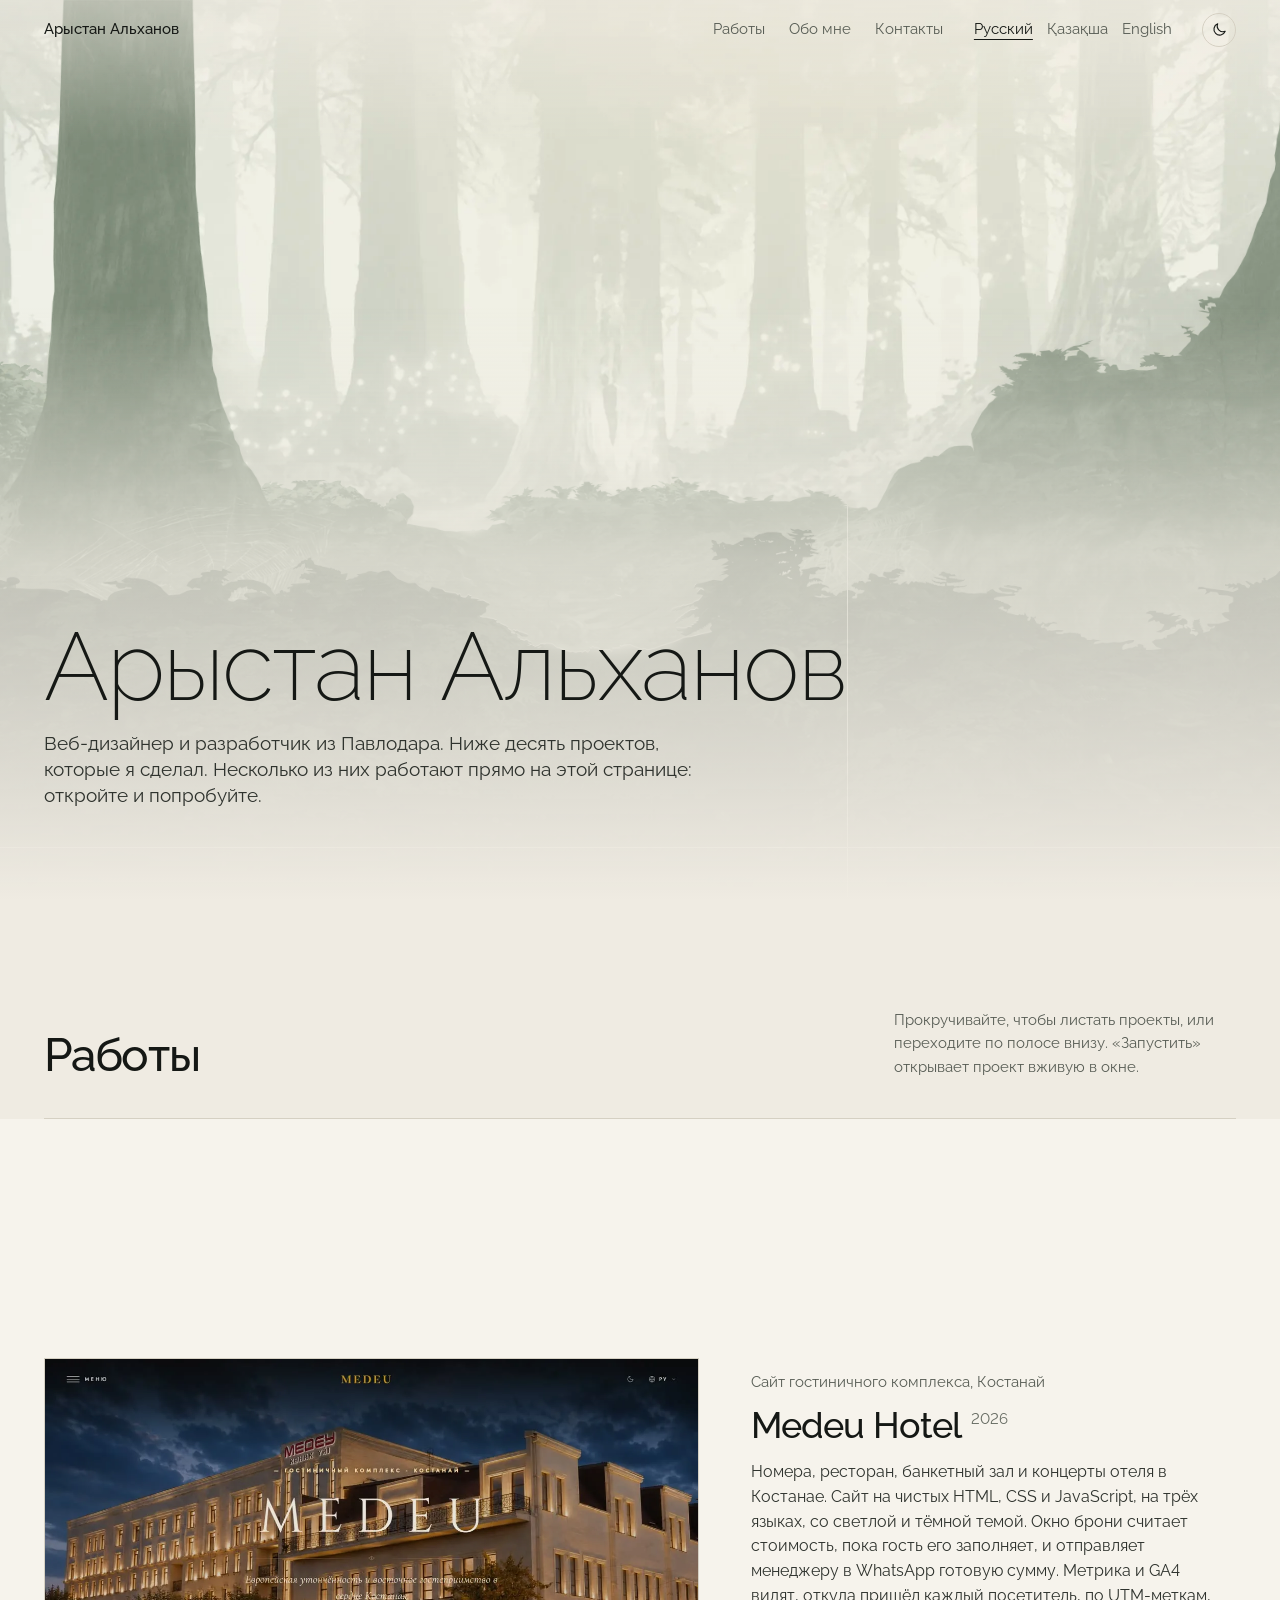
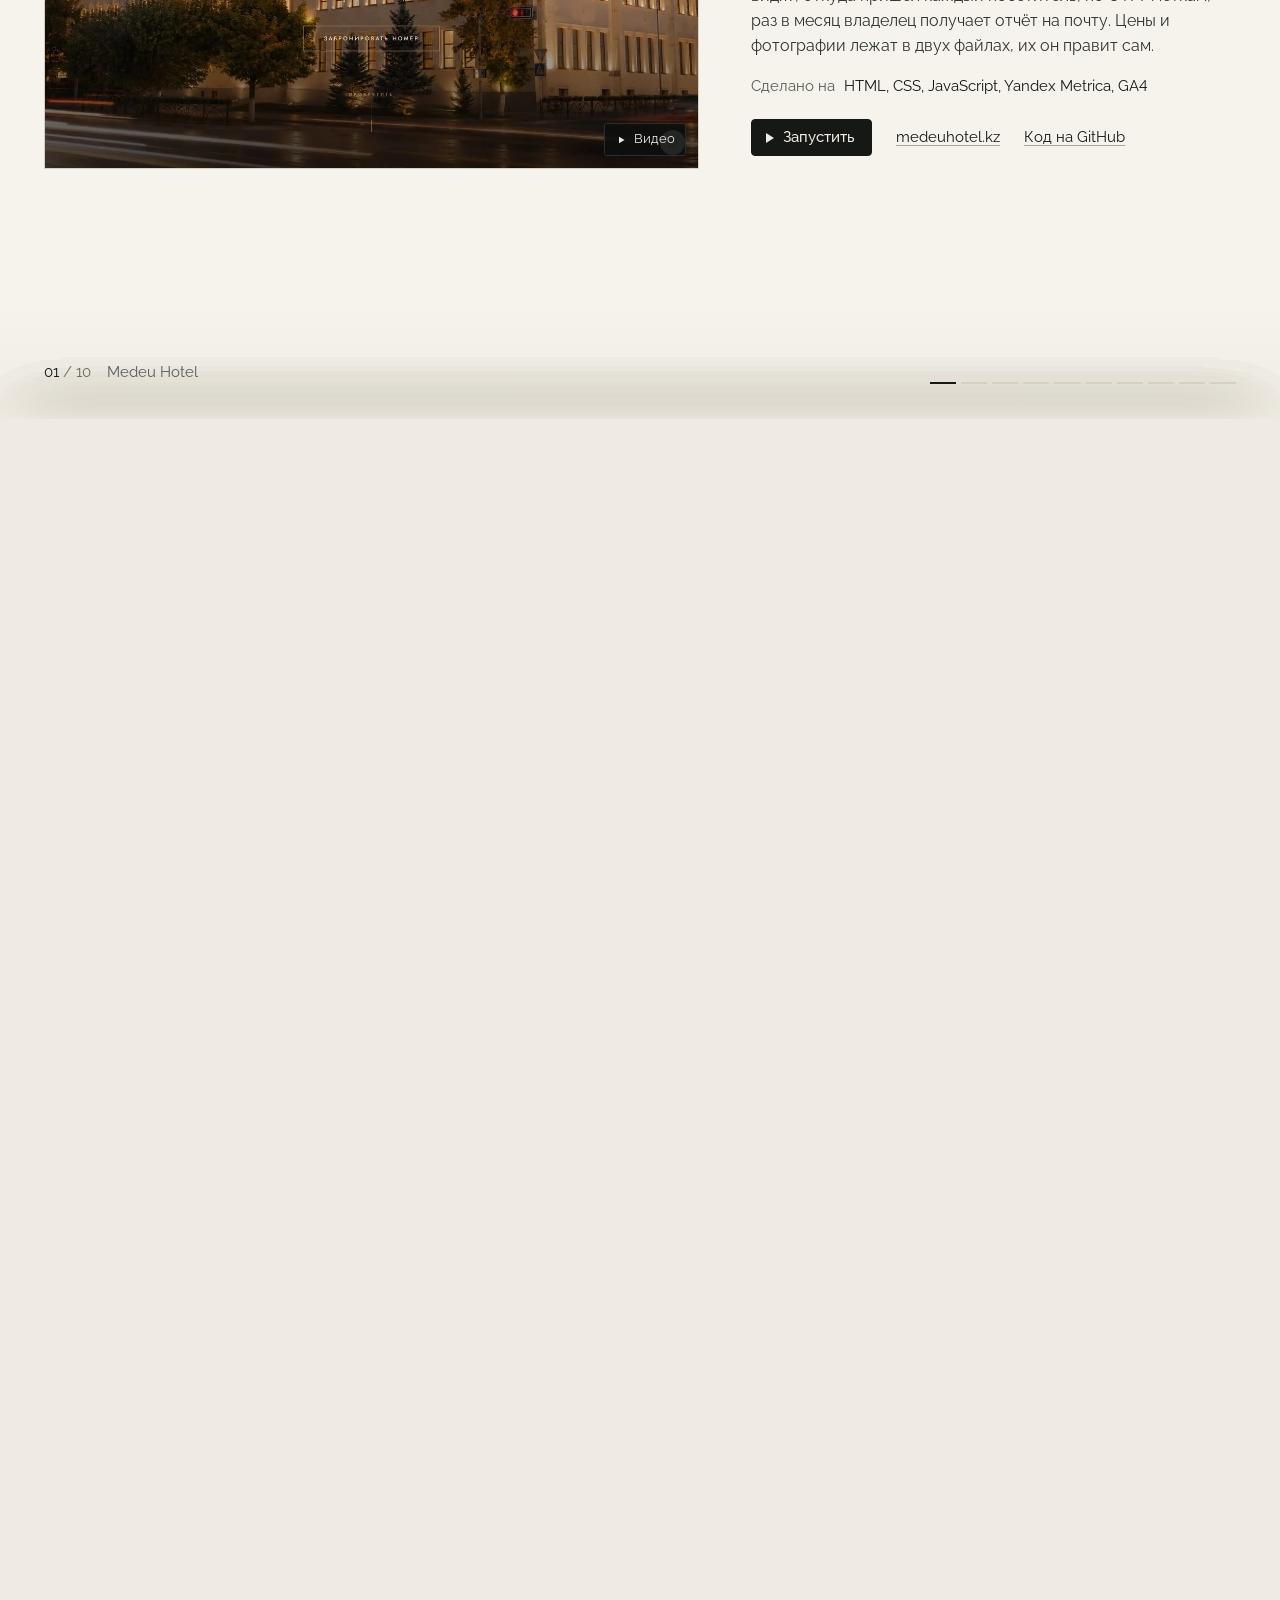
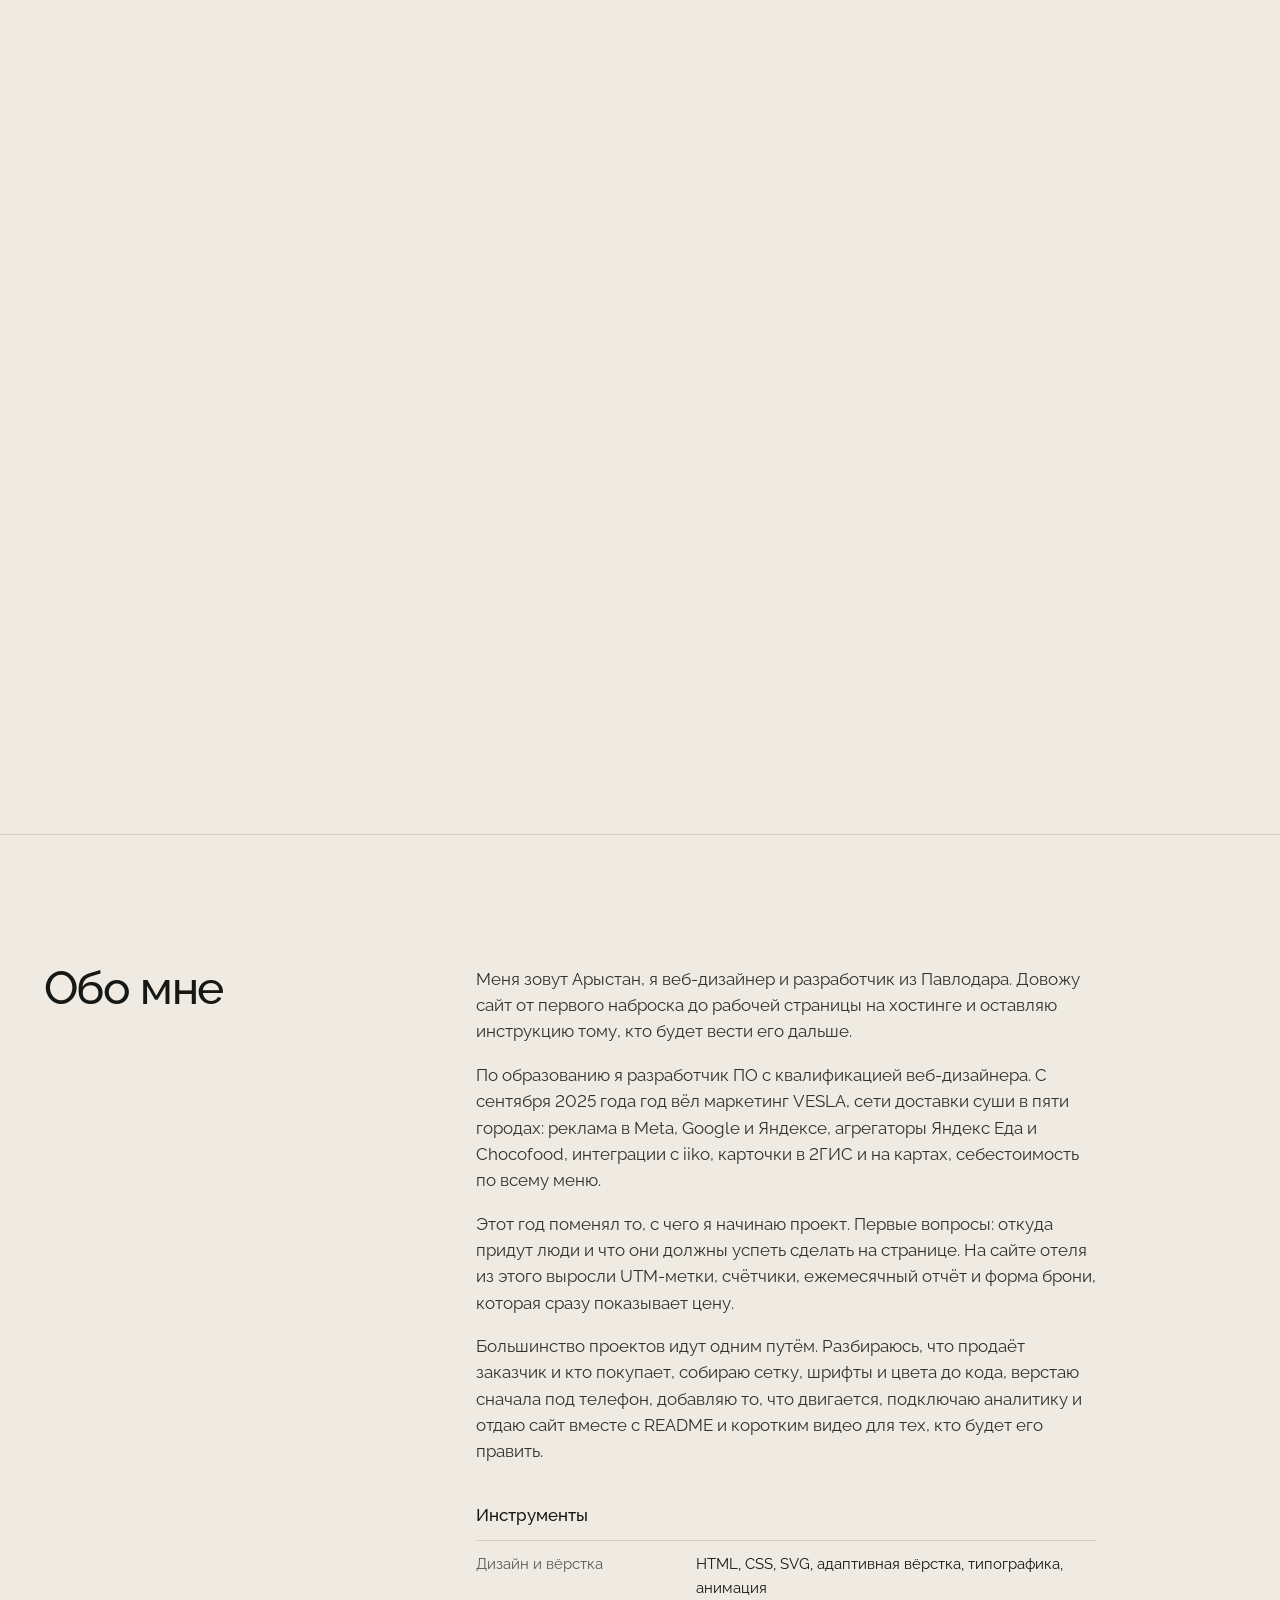
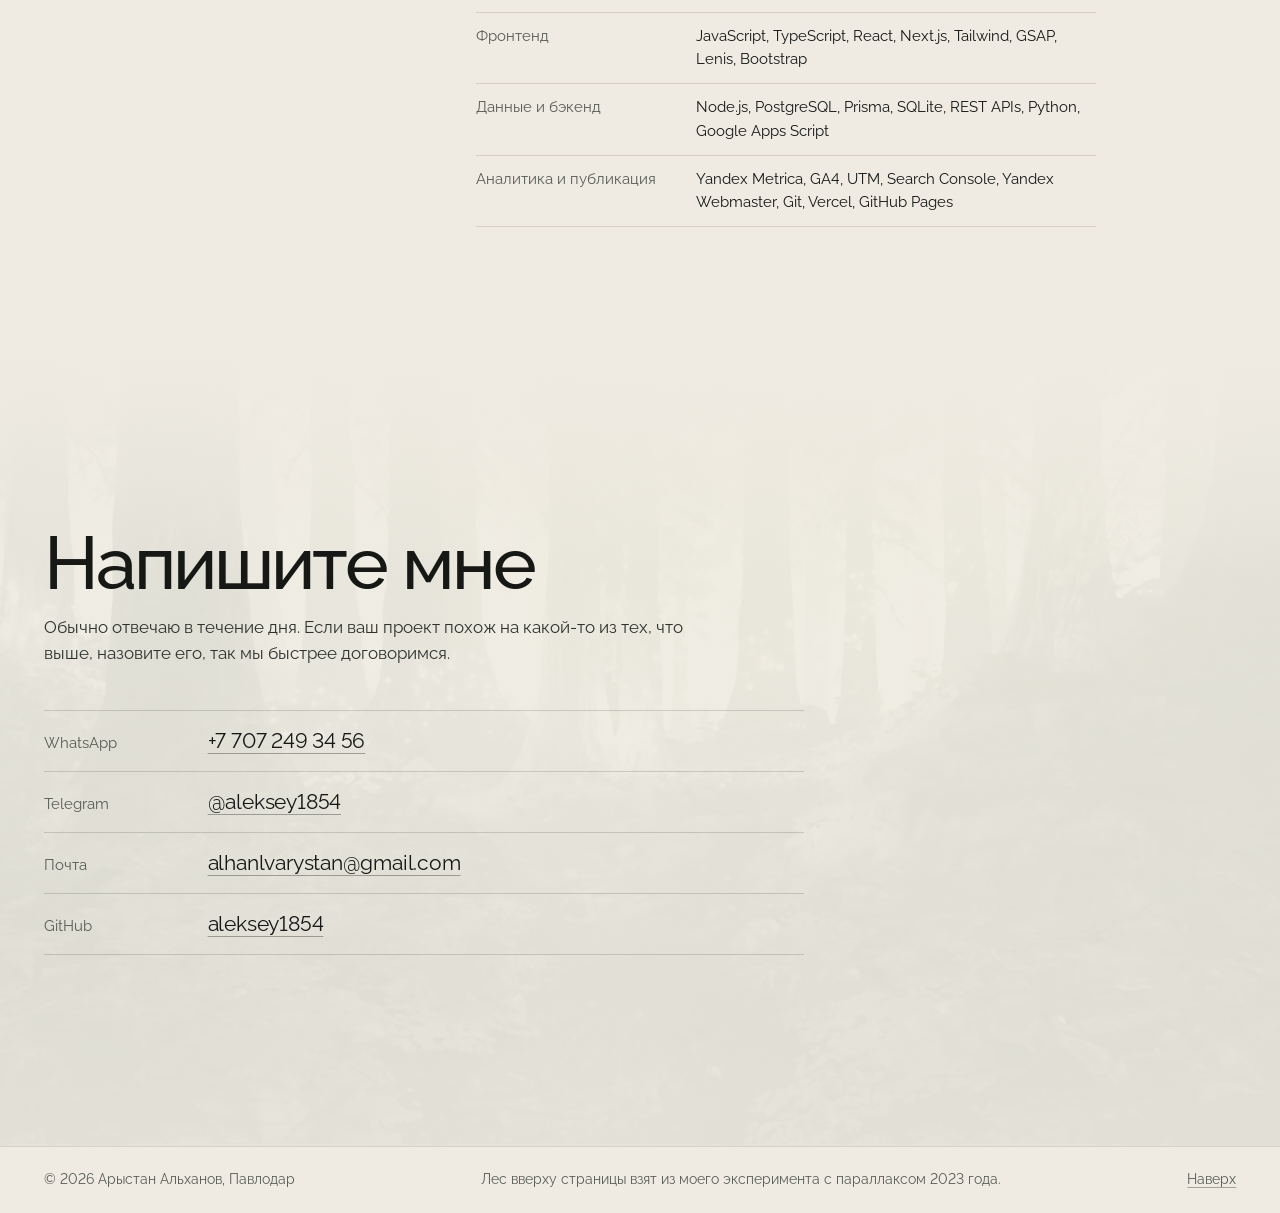
==== index.html @ bf3ecdba "Светлая тема по умолчанию с утренним лесом и переключатель - светлая тема: тёплая бумага, лесной чёр" ====
<!DOCTYPE html>
<html lang="ru">

<head>

	<meta charset="UTF-8">
	<meta name="viewport" content="width=device-width, initial-scale=1.0">

	<title>Арыстан Альханов, веб-дизайнер и разработчик</title>
	<meta name="description" content="Арыстан Альханов, веб-дизайнер и разработчик из Павлодара. Сайты для отеля, городского рынка и базы отдыха, внутренние системы и два эксперимента с прокруткой. Часть проектов запускается прямо на странице.">
	<meta name="author" content="Арыстан Альханов">
	<meta name="theme-color" content="#efebe2">
	<script>(function(){var d=false;try{d=localStorage.getItem('alhanov.theme')==='dark'}catch(e){}if(d){document.documentElement.setAttribute('data-theme','dark');document.querySelector('meta[name="theme-color"]').setAttribute('content','#0d0f0e')}var l=document.createElement('link');l.rel='preload';l.as='image';l.href=d?'assets/img/layer-base.webp':'assets/img/day-base.webp';l.setAttribute('fetchpriority','high');document.head.appendChild(l)})();</script>

	<meta property="og:type" content="website">
	<meta property="og:locale" content="ru_RU">
	<meta property="og:title" content="Арыстан Альханов, веб-дизайнер и разработчик">
	<meta property="og:description" content="Десять проектов из Казахстана. Часть из них запускается прямо на странице.">
	<meta property="og:url" content="https://aleksey1854.github.io/portfolio/">
	<meta property="og:image" content="https://aleksey1854.github.io/portfolio/assets/og.jpg">
	<meta property="og:image:width" content="1200">
	<meta property="og:image:height" content="630">
	<meta property="og:image:alt" content="Арыстан Альханов, веб-дизайнер и разработчик. Лес из первого экрана сайта и стопка снимков его работ">
	<meta name="twitter:card" content="summary_large_image">

	<link rel="icon" href="data:image/svg+xml,%3Csvg xmlns='http://www.w3.org/2000/svg' viewBox='0 0 32 32'%3E%3Crect width='32' height='32' rx='6' fill='%230d0f0e'/%3E%3Cpath d='M9 24 16 8l7 16M11.6 18h8.8' fill='none' stroke='%23ecebe6' stroke-width='2.4' stroke-linecap='round' stroke-linejoin='round'/%3E%3C/svg%3E">

	<link rel="preload" href="assets/fonts/raleway-cyrillic.woff2" as="font" type="font/woff2" crossorigin>
	<link rel="stylesheet" href="css/main.css">

	<link rel="preload" href="libs/gsap.min.js" as="script" media="(min-width: 1024px) and (min-height: 680px) and (prefers-reduced-motion: no-preference)">
	<link rel="preload" href="libs/ScrollTrigger.min.js" as="script" media="(min-width: 1024px) and (min-height: 680px) and (prefers-reduced-motion: no-preference)">
	<link rel="preload" href="libs/lenis.min.js" as="script" media="(hover: hover) and (pointer: fine) and (prefers-reduced-motion: no-preference)">
	<script src="js/i18n.js" defer></script>
	<script src="js/app.js" defer></script>

</head>

<body>

	<header class="bar" id="topbar">
		<a class="bar__name" href="#top" data-t="hero.name">Арыстан Альханов</a>

		<nav class="bar__nav" data-t-label="nav.sections" aria-label="Разделы">
			<a href="#work" data-t="nav.work">Работы</a>
			<a href="#about" data-t="nav.about">Обо мне</a>
			<a href="#contact" data-t="nav.contact">Контакты</a>
		</nav>

		<span class="lang" id="lang" role="group" data-t-label="nav.lang" aria-label="Язык сайта">
			<button type="button" data-lang="ru" lang="ru">Русский</button>
			<button type="button" data-lang="kk" lang="kk">Қазақша</button>
			<button type="button" data-lang="en" lang="en">English</button>
		</span>

		<button class="theme" type="button" id="theme" data-t-label="theme.dark" aria-label="Тёмная тема" aria-pressed="false" hidden>
			<svg class="theme__moon" viewBox="0 0 24 24" fill="none" stroke="currentColor" stroke-width="1.6" stroke-linecap="round" stroke-linejoin="round" aria-hidden="true"><path d="M20 14.6A8.2 8.2 0 0 1 9.4 4a8.2 8.2 0 1 0 10.6 10.6z" /></svg>
			<svg class="theme__sun" viewBox="0 0 24 24" fill="none" stroke="currentColor" stroke-width="1.6" stroke-linecap="round" aria-hidden="true"><circle cx="12" cy="12" r="4" /><path d="M12 2.5v2M12 19.5v2M2.5 12h2M19.5 12h2M5.3 5.3l1.4 1.4M17.3 17.3l1.4 1.4M5.3 18.7l1.4-1.4M17.3 6.7l1.4-1.4" /></svg>
		</button>
	</header>

	<main id="top">

		<section class="hero" aria-labelledby="hero-title">
			<div class="layers">
				<div class="layer layers__base"></div>
				<div class="layer layers__middle"></div>
				<div class="layer layers__front"></div>
				<div class="layers__veil"></div>

				<div class="hero__text">
					<h1 class="hero__name" id="hero-title" data-t="hero.name">Арыстан Альханов</h1>
					<p class="hero__lede" data-t="hero.lede">Веб-дизайнер и разработчик из Павлодара. Ниже десять проектов, которые я сделал. Несколько из них работают прямо на этой странице: откройте и попробуйте.</p>
				</div>
			</div>
		</section>

		<section class="works" id="work" aria-labelledby="work-title">

			<div class="shell works__head">
				<h2 class="h2" id="work-title" data-t="works.title">Работы</h2>
				<p class="works__hint">
					<span class="works__hint--deck" data-t="works.hint.deck">Прокручивайте, чтобы листать проекты, или переходите по полосе внизу. «Запустить» открывает проект вживую в окне.</span>
					<span class="works__hint--flat" data-t="works.hint.flat">Сначала сайты для клиентов, потом внутренние инструменты и два эксперимента со скроллом.</span>
				</p>
			</div>

			<div class="works__stage" id="stage">

				<article class="work" data-nav="Medeu Hotel">
					<div class="work__inner">
						<div class="work__shot" data-shots="assets/video/medeu.mp4|assets/shots/medeu-2.webp|assets/shots/medeu-3.webp" data-live="https://medeuhotel.kz">
							<img src="assets/shots/medeu.webp" data-t-alt="w1.alt" alt="Первый экран сайта гостиничного комплекса Medeu" width="1280" height="800" loading="lazy">
						</div>
						<div class="work__body">
							<p class="work__kind" data-t="w1.kind">Сайт гостиничного комплекса, Костанай</p>
							<h3 class="work__title"><span data-t="w1.name">Medeu Hotel</span> <span class="work__year">2026</span></h3>
							<p class="work__text" data-t="w1.text">Номера, ресторан, банкетный зал и концерты отеля в Костанае. Сайт на чистых HTML, CSS и JavaScript, на трёх языках, со светлой и тёмной темой. Окно брони считает стоимость, пока гость его заполняет, и отправляет менеджеру в WhatsApp готовую сумму. Метрика и GA4 видят, откуда пришёл каждый посетитель, по UTM-меткам, раз в месяц владелец получает отчёт на почту. Цены и фотографии лежат в двух файлах, их он правит сам.</p>
							<p class="work__stack"><span data-t="work.stack">Сделано на</span> HTML, CSS, JavaScript, Yandex Metrica, GA4</p>
							<p class="work__links">
								<button class="run" type="button" data-run><span data-t="run.here">Запустить</span></button>
								<a href="https://medeuhotel.kz" target="_blank" rel="noopener">medeuhotel.kz</a>
								<a href="https://github.com/aleksey1854/medeu-site" target="_blank" rel="noopener" data-t="link.code">Код на GitHub</a>
							</p>
						</div>
					</div>
					<span class="work__shade" aria-hidden="true"></span>
				</article>

				<article class="work work--flip" data-nav="Sayahat">
					<div class="work__inner">
						<div class="work__shot" data-shots="assets/shots/sayahat-2.webp" data-live="https://sayahatkostanay.kz">
							<img src="assets/shots/sayahat.webp" data-t-alt="w2.alt" alt="Страница каталога сайта рынка «Саяхат»" width="1280" height="800" loading="lazy">
						</div>
						<div class="work__body">
							<p class="work__kind" data-t="w2.kind">Каталог городского рынка, Костанай</p>
							<h3 class="work__title"><span data-t="w2.name">Саяхат</span> <span class="work__year">2026</span></h3>
							<p class="work__text" data-t="w2.text">Витрина магазинов рынка «Саяхат»: у каждого продавца своя страница, у владельцев кабинеты, есть админка. Люди ищут по-казахски и по-русски, поэтому поиск знает казахские окончания и синонимы между двумя языками. Неточные совпадения появляются, только когда нет точных, движок проверяют пятьдесят тестов. Next.js, Postgres через Prisma, микроразметка JSON-LD для поисковиков. Логотип родился в этом же проекте.</p>
							<p class="work__stack"><span data-t="work.stack">Сделано на</span> Next.js, TypeScript, Tailwind, Prisma, PostgreSQL</p>
							<p class="work__links">
								<button class="run" type="button" data-run><span data-t="run.here">Запустить</span></button>
								<a href="https://sayahatkostanay.kz" target="_blank" rel="noopener">sayahatkostanay.kz</a>
								<a href="https://github.com/aleksey1854/sayahat-prototype" target="_blank" rel="noopener" data-t="link.code">Код на GitHub</a>
							</p>
						</div>
					</div>
					<span class="work__shade" aria-hidden="true"></span>
				</article>

				<article class="work" data-nav="Tikhiy Bereg">
					<div class="work__inner">
						<div class="work__shot" data-shots="assets/video/turbaza-booking.mp4|assets/shots/turbaza-booking-2.webp|assets/shots/turbaza-booking-3.webp" data-live="https://aleksey1854.github.io/turbaza-booking/">
							<img src="assets/shots/turbaza-booking.webp" data-t-alt="w3.alt" alt="Первый экран сайта базы отдыха с бронированием" width="1280" height="800" loading="lazy">
						</div>
						<div class="work__body">
							<p class="work__kind" data-t="w3.kind">Сайт базы отдыха с бронированием, под Рудным</p>
							<h3 class="work__title"><span data-t="w3.name">Тихий Берег</span> <span class="work__year">2026</span></h3>
							<p class="work__text" data-t="w3.text">Гость выбирает даты и сразу видит, какие домики свободны и сколько стоит отдых, звонить никуда не нужно. У каждого числа в календаре своя цена. Сайт считает будни и выходные отдельно, подбирает домики по числу гостей и рассчитывает предоплату. Один HTML-файл, два языка, летнее и зимнее оформление.</p>
							<p class="work__stack"><span data-t="work.stack">Сделано на</span> HTML, CSS, JavaScript</p>
							<p class="work__links">
								<button class="run" type="button" data-run><span data-t="run.here">Запустить</span></button>
								<a href="https://github.com/aleksey1854/turbaza-booking" target="_blank" rel="noopener" data-t="link.code">Код на GitHub</a>
								<span class="work__note" data-t="note.prototype">Прототип для клиента</span>
							</p>
						</div>
					</div>
					<span class="work__shade" aria-hidden="true"></span>
				</article>

				<article class="work work--flip" data-nav="Tikhiy Bereg, lite">
					<div class="work__inner">
						<div class="work__shot" data-shots="assets/shots/turbaza-vitrina-2.webp|assets/shots/turbaza-vitrina-3.webp" data-live="https://aleksey1854.github.io/turbaza-vitrina/">
							<img src="assets/shots/turbaza-vitrina.webp" data-t-alt="w4.alt" alt="Первый экран сайта базы отдыха с формой заявки" width="1280" height="800" loading="lazy">
						</div>
						<div class="work__body">
							<p class="work__kind" data-t="w4.kind">Та же база отдыха, простая версия</p>
							<h3 class="work__title"><span data-t="w4.name">Тихий Берег, лайт</span> <span class="work__year">2026</span></h3>
							<p class="work__text" data-t="w4.text">Тот же дизайн и те же тексты, только вместо мгновенной брони форма заявки. Календарь показывает загрузку базы, гость оставляет заявку, администратор её подтверждает. Обе версии я сделал, чтобы заказчик видел, что добавляет более дорогая.</p>
							<p class="work__stack"><span data-t="work.stack">Сделано на</span> HTML, CSS, JavaScript</p>
							<p class="work__links">
								<button class="run" type="button" data-run><span data-t="run.here">Запустить</span></button>
								<a href="https://github.com/aleksey1854/turbaza-vitrina" target="_blank" rel="noopener" data-t="link.code">Код на GitHub</a>
								<span class="work__note" data-t="note.prototype">Прототип для клиента</span>
							</p>
						</div>
					</div>
					<span class="work__shade" aria-hidden="true"></span>
				</article>

				<article class="work" data-nav="EuroOil">
					<div class="work__inner">
						<div class="work__shot" data-shots="assets/shots/eurooil-2.webp|assets/shots/eurooil-3.webp">
							<span class="work__badge" data-t="badge.concept">Концепт</span>
							<img src="assets/shots/eurooil.webp" data-t-alt="w5.alt" alt="Концепт редизайна сайта сети АЗС EuroOil" width="1280" height="800" loading="lazy">
						</div>
						<div class="work__body">
							<p class="work__kind" data-t="w5.kind">Сеть АЗС, Павлодарская область. Концепт редизайна</p>
							<h3 class="work__title"><span data-t="w5.name">EuroOil</span> <span class="work__year">2025</span></h3>
							<p class="work__text" data-t="w5.text">В 2025 году я сделал для EuroOil семь страниц: главная, адреса, услуги, акции и вакансии, на Bootstrap, со своим переключателем языков поверх виджета перевода. Эта вёрстка устарела, поэтому на снимке концепт редизайна. Первый экран теперь начинается с цен на топливо, ближайшей станции и карты клиента, за этим водитель и приходит.</p>
							<p class="work__stack"><span data-t="work.stack">Сделано на</span> HTML, CSS, Bootstrap</p>
						</div>
					</div>
					<span class="work__shade" aria-hidden="true"></span>
				</article>

				<article class="work work--flip" data-nav="Quality control">
					<div class="work__inner">
						<div class="work__shot" data-shots="assets/shots/cc1010-2.webp">
							<span class="work__badge" data-t="badge.concept">Концепт</span>
							<img src="assets/shots/cc1010.webp" data-t-alt="w6.alt" alt="Концепт интерфейса АРМ контроля качества контакт-центра" width="1280" height="800" loading="lazy">
						</div>
						<div class="work__body">
							<p class="work__kind" data-t="w6.kind">АРМ отдела контроля качества контакт-центра</p>
							<h3 class="work__title"><span data-t="w6.name">Контроль качества</span> <span class="work__year">2026</span></h3>
							<p class="work__text" data-t="w6.text">Система оценки звонков для контакт-центра на 175 операторов в десяти группах. Первую версию я написал на Google Apps Script поверх таблиц. Когда система из них выросла, я переписал её на Next.js и Postgres: четырнадцать таблиц, тридцать семь обработчиков API, баллы и отчёты на SQL, пароли с солью и защита от подбора. Новая версия должна была давать ровно те же цифры, что и старая, и это подтверждают 417 проверок паритета. На снимке концепт интерфейса поверх тех же данных.</p>
							<p class="work__stack"><span data-t="work.stack">Сделано на</span> Next.js, Node.js, PostgreSQL, SQL</p>
							<p class="work__links">
								<span class="work__note" data-t="note.internal">Внутренняя система, закрыта для внешних</span>
							</p>
						</div>
					</div>
					<span class="work__shade" aria-hidden="true"></span>
				</article>

				<article class="work" data-nav="Developer Hub">
					<div class="work__inner">
						<div class="work__shot" data-shots="assets/shots/devhub-2.webp">
							<span class="work__badge" data-t="badge.concept">Концепт</span>
							<img src="assets/shots/devhub.webp" data-t-alt="w7.alt" alt="Десктопное приложение Developer Hub с модулями" width="1280" height="800" loading="lazy">
						</div>
						<div class="work__body">
							<p class="work__kind" data-t="w7.kind">Десктопное приложение для своей рутины</p>
							<h3 class="work__title"><span data-t="w7.name">Developer Hub</span> <span class="work__year">2026</span></h3>
							<p class="work__text" data-t="w7.text">Дом для моих Python-скриптов. Кладу папку в modules/, и она появляется в боковом меню. Модулей пока шесть: транскрибация (faster-whisper прямо на компьютере, pyannote различает говорящих, затем модель разбирает расшифровку), сжатие видео, парсер документов, поиск дублей в музыке, импорт в Excel и чат с OneAPI. На снимке следующий шаг: форма, которая сама собирается из манифеста модуля.</p>
							<p class="work__stack"><span data-t="work.stack">Сделано на</span> Tauri 2, React 19, TypeScript, Python</p>
							<p class="work__links">
								<span class="work__note" data-t="note.personal">Личный инструмент</span>
							</p>
						</div>
					</div>
					<span class="work__shade" aria-hidden="true"></span>
				</article>

				<article class="work work--flip" data-nav="Switch on &amp; go">
					<div class="work__inner">
						<div class="work__shot" data-shots="assets/video/naila.mp4|assets/shots/naila-2.webp" data-live="https://aleksey1854.github.io/naila-landing/">
							<img src="assets/shots/naila.webp" data-t-alt="w8.alt" alt="Страница Switch on and go во включённом состоянии" width="1280" height="800" loading="lazy">
						</div>
						<div class="work__body">
							<p class="work__kind" data-t="w8.kind">Одностраничник для консультанта в гостеприимстве</p>
							<h3 class="work__title"><span data-t="w8.name">Switch on &amp; go</span> <span class="work__year">2026</span></h3>
							<p class="work__text" data-t="w8.text">Заказчица прислала голосовые с одним требованием: сайт должен быть тумблером. Пока он выключен, страница стоит в холодном сером металле. Щелчок, и она теплеет и показывает оффер и контакты. Триста строк в одном файле, ни одной картинки.</p>
							<p class="work__stack"><span data-t="work.stack">Сделано на</span> HTML, CSS, JavaScript</p>
							<p class="work__links">
								<button class="run" type="button" data-run><span data-t="run.here">Запустить</span></button>
								<a href="https://github.com/aleksey1854/naila-landing" target="_blank" rel="noopener" data-t="link.code">Код на GitHub</a>
								<span class="work__note" data-t="note.client">Проект клиента</span>
							</p>
						</div>
					</div>
					<span class="work__shade" aria-hidden="true"></span>
				</article>

				<article class="work" data-nav="Forest Vine">
					<div class="work__inner">
						<div class="work__shot" data-shots="assets/shots/parallax-2.webp" data-live="https://aleksey1854.github.io/parallax/">
							<img src="assets/shots/parallax.webp" data-t-alt="w9.alt" alt="Первый экран эксперимента с параллаксом Forest Vine" width="1280" height="800" loading="lazy">
						</div>
						<div class="work__body">
							<p class="work__kind" data-t="w9.kind">Эксперимент с параллаксом, 2023</p>
							<h3 class="work__title"><span data-t="w9.name">Forest Vine</span> <span class="work__year">2023</span></h3>
							<p class="work__text" data-t="w9.text">Три слоя леса едут с разной скоростью. Положение прокрутки уходит в CSS-переменную, а мягкость движению даёт обычный CSS-transition на трансформе. GSAP только сглаживает прокрутку страницы. Лес в начале этого сайта взят отсюда.</p>
							<p class="work__stack"><span data-t="work.stack">Сделано на</span> CSS, JavaScript, GSAP</p>
							<p class="work__links">
								<button class="run" type="button" data-run><span data-t="run.here">Запустить</span></button>
								<a href="https://github.com/aleksey1854/parallax" target="_blank" rel="noopener" data-t="link.code">Код на GitHub</a>
							</p>
						</div>
					</div>
					<span class="work__shade" aria-hidden="true"></span>
				</article>

				<article class="work work--flip" data-nav="3D Scroll">
					<div class="work__inner">
						<div class="work__shot" data-live="https://aleksey1854.github.io/3d_scroll_site/">
							<img src="assets/shots/scroll3d.webp" data-t-alt="w10.alt" alt="Кадры галереи на оси Z" width="1280" height="800" loading="lazy">
						</div>
						<div class="work__body">
							<p class="work__kind" data-t="w10.kind">Эксперимент с глубиной, 2023</p>
							<h3 class="work__title"><span data-t="w10.name">3D Scroll</span> <span class="work__year">2023</span></h3>
							<p class="work__text" data-t="w10.text">Галерея, которая при прокрутке уходит в экран. Кадры стоят на оси Z и пролетают мимо зрителя. Работает на CSS perspective, preserve-3d и нескольких строках арифметики, без библиотек.</p>
							<p class="work__stack"><span data-t="work.stack">Сделано на</span> CSS 3D, JavaScript</p>
							<p class="work__links">
								<button class="run" type="button" data-run><span data-t="run.here">Запустить</span></button>
								<a href="https://github.com/aleksey1854/3d_scroll_site" target="_blank" rel="noopener" data-t="link.code">Код на GitHub</a>
							</p>
						</div>
					</div>
					<span class="work__shade" aria-hidden="true"></span>
				</article>

				<div class="stage-hud">
					<div class="stage-hud__left" aria-hidden="true">
						<div class="stage-count"><span id="count">01</span> <small>/ 10</small></div>
						<div class="stage-now" id="stageNow">Medeu Hotel</div>
					</div>
					<ul class="stage-nav" id="stageNav" data-t-label="works.jump" aria-label="Перейти к проекту"></ul>
				</div>

			</div>
		</section>

		<section class="about" id="about" aria-labelledby="about-title">
			<div class="shell about__grid">
				<h2 class="h2" id="about-title" data-t="about.title">Обо мне</h2>

				<div class="about__text">
					<p data-t="about.p1">Меня зовут Арыстан, я веб-дизайнер и разработчик из Павлодара. Довожу сайт от первого наброска до рабочей страницы на хостинге и оставляю инструкцию тому, кто будет вести его дальше.</p>
					<p data-t="about.p2">По образованию я разработчик ПО с квалификацией веб-дизайнера. С сентября 2025 года год вёл маркетинг VESLA, сети доставки суши в пяти городах: реклама в Meta, Google и Яндексе, агрегаторы Яндекс Еда и Chocofood, интеграции с iiko, карточки в 2ГИС и на картах, себестоимость по всему меню.</p>
					<p data-t="about.p3">Этот год поменял то, с чего я начинаю проект. Первые вопросы: откуда придут люди и что они должны успеть сделать на странице. На сайте отеля из этого выросли UTM-метки, счётчики, ежемесячный отчёт и форма брони, которая сразу показывает цену.</p>
					<p data-t="about.p4">Большинство проектов идут одним путём. Разбираюсь, что продаёт заказчик и кто покупает, собираю сетку, шрифты и цвета до кода, верстаю сначала под телефон, добавляю то, что двигается, подключаю аналитику и отдаю сайт вместе с README и коротким видео для тех, кто будет его править.</p>

					<h3 class="about__sub" data-t="tools.title">Инструменты</h3>
					<dl class="tools">
						<div><dt data-t="tools.design">Дизайн и вёрстка</dt><dd data-t="tools.design.list">HTML, CSS, SVG, адаптивная вёрстка, типографика, анимация</dd></div>
						<div><dt data-t="tools.front">Фронтенд</dt><dd>JavaScript, TypeScript, React, Next.js, Tailwind, GSAP, Lenis, Bootstrap</dd></div>
						<div><dt data-t="tools.back">Данные и бэкенд</dt><dd>Node.js, PostgreSQL, Prisma, SQLite, REST APIs, Python, Google Apps Script</dd></div>
						<div><dt data-t="tools.ship">Аналитика и публикация</dt><dd>Yandex Metrica, GA4, UTM, Search Console, Yandex Webmaster, Git, Vercel, GitHub Pages</dd></div>
					</dl>
				</div>
			</div>
		</section>

		<section class="contact" id="contact" aria-labelledby="contact-title">
			<div class="shell contact__inner">
				<h2 class="contact__title" id="contact-title" data-t="contact.title">Напишите мне</h2>
				<p class="contact__text" data-t="contact.text">Обычно отвечаю в течение дня. Если ваш проект похож на какой-то из тех, что выше, назовите его, так мы быстрее договоримся.</p>

				<ul class="contact__list">
					<li><span>WhatsApp</span><a href="https://wa.me/77072493456" target="_blank" rel="noopener">+7 707 249 34 56</a></li>
					<li><span>Telegram</span><a href="https://t.me/aleksey1854" target="_blank" rel="noopener">@aleksey1854</a></li>
					<li><span data-t="contact.email">Почта</span><a href="mailto:alhanlvarystan@gmail.com">alhanlvarystan@gmail.com</a></li>
					<li><span>GitHub</span><a href="https://github.com/aleksey1854" target="_blank" rel="noopener">aleksey1854</a></li>
				</ul>
			</div>
		</section>

	</main>

	<div class="box" id="box" hidden>
		<div class="box__bg"></div>

		<figure class="box__frame">
			<div class="box__live" id="boxLiveBar" hidden>
				<span class="box__dot"></span>
				<span data-t="run.live">Работает вживую</span>
				<a id="boxNewTab" href="#" target="_blank" rel="noopener" data-t="run.newtab">Открыть в новой вкладке</a>
			</div>
			<img id="boxImg" src="" alt="">
			<video id="boxVideo" loop muted playsinline preload="none" hidden></video>
			<iframe id="boxFrame" title="" hidden></iframe>
			<figcaption class="box__meta">
				<b id="boxTitle"></b>
				<span id="boxCount"></span>
			</figcaption>
		</figure>

		<button class="box__btn box__btn--prev" type="button" id="boxPrev" data-t-label="box.prev" aria-label="Предыдущий экран">
			<svg width="22" height="22" viewBox="0 0 24 24" fill="none" stroke="currentColor" stroke-width="1.5"><path d="m14.5 5-7 7 7 7" /></svg>
		</button>
		<button class="box__btn box__btn--next" type="button" id="boxNext" data-t-label="box.next" aria-label="Следующий экран">
			<svg width="22" height="22" viewBox="0 0 24 24" fill="none" stroke="currentColor" stroke-width="1.5"><path d="m9.5 5 7 7-7 7" /></svg>
		</button>
		<button class="box__btn box__btn--close" type="button" id="boxClose" data-t-label="box.close" aria-label="Закрыть">
			<svg width="20" height="20" viewBox="0 0 24 24" fill="none" stroke="currentColor" stroke-width="1.5"><path d="M6 6l12 12M18 6 6 18" /></svg>
		</button>
	</div>

	<footer class="footer">
		<div class="shell footer__row">
			<span>© <span id="year">2026</span> <span data-t="hero.name">Арыстан Альханов</span>, <span data-t="footer.city">Павлодар</span></span>
			<span data-t="footer.note">Лес вверху страницы взят из моего эксперимента с параллаксом 2023 года.</span>
			<a href="#top" data-t="footer.top">Наверх</a>
		</div>
	</footer>

</body>

</html>
---- css/main.css ----
*,
*::before,
*::after {
	margin: 0;
	padding: 0;
	box-sizing: border-box;
}

@font-face {
	font-family: "Raleway";
	src: url(../assets/fonts/raleway-cyrillic-ext.woff2) format("woff2");
	font-weight: 100 900;
	font-display: swap;
	unicode-range: U+0460-052F, U+1C80-1C8A, U+20B4, U+2DE0-2DFF, U+A640-A69F, U+FE2E-FE2F;
}

@font-face {
	font-family: "Raleway";
	src: url(../assets/fonts/raleway-cyrillic.woff2) format("woff2");
	font-weight: 100 900;
	font-display: swap;
	unicode-range: U+0301, U+0400-045F, U+0490-0491, U+04B0-04B1, U+2116;
}

@font-face {
	font-family: "Raleway";
	src: url(../assets/fonts/raleway-latin-ext.woff2) format("woff2");
	font-weight: 100 900;
	font-display: swap;
	unicode-range: U+0100-02BA, U+02BD-02C5, U+02C7-02CC, U+02CE-02D7, U+02DD-02FF, U+0304, U+0308, U+0329, U+1D00-1DBF, U+1E00-1E9F, U+1EF2-1EFF, U+2020, U+20A0-20AB, U+20AD-20C4, U+2113, U+2C60-2C7F, U+A720-A7FF;
}

@font-face {
	font-family: "Raleway";
	src: url(../assets/fonts/raleway-latin.woff2) format("woff2");
	font-weight: 100 900;
	font-display: swap;
	unicode-range: U+0000-00FF, U+0131, U+0152-0153, U+02BB-02BC, U+02C6, U+02DA, U+02DC, U+0304, U+0308, U+0329, U+2000-206F, U+20AC, U+2122, U+2191, U+2193, U+2212, U+2215, U+FEFF, U+FFFD;
}

:root {
	--index: calc(1vw + 1vh);
	--scrollTop: 0px;

	--night-bg: #0d0f0e;
	--night-ink: #ecebe6;
	--night-text: #d4d3cb;
	--night-muted: #a9a89f;
	--night-line: #2b2e2b;

	--bg: #efebe2;
	--surface: #f6f3ec;
	--surface-2: #fbf9f4;
	--ink: #151815;
	--text: #2f332e;
	--muted: #585d55;
	--faint: #676c63;
	--line: #d5d0c3;
	--live: #b5650d;
	--underline: rgba(21, 24, 21, .35);
	--bar-bg: rgba(239, 235, 226, .94);
	--shot-bg: #e2ded3;
	--shade: #23261f;
	--card-shadow: rgba(60, 52, 36, .28);
	--fade: rgba(239, 235, 226, .94);
	--backdrop: rgba(239, 235, 226, .97);
	--control-bg: rgba(250, 248, 243, .9);
	--rule: rgba(21, 24, 21, .16);

	color-scheme: light;

	--font: "Raleway", "Segoe UI", system-ui, sans-serif;

	--ease: cubic-bezier(.075, .5, 0, 1);
	--transition: transform .75s var(--ease);

	--gutter: max(20px, calc(var(--index) * 2));
}

:root[data-theme="dark"] {
	--bg: #0d0f0e;
	--surface: #121513;
	--surface-2: #161a17;
	--ink: #ecebe6;
	--text: #cfcec7;
	--muted: #a9a89f;
	--faint: #8d8c84;
	--line: #2b2e2b;
	--live: #f0b45a;
	--underline: rgba(236, 235, 230, .4);
	--bar-bg: rgba(13, 15, 14, .96);
	--shot-bg: #0a0b0a;
	--shade: #000;
	--card-shadow: rgba(0, 0, 0, .9);
	--fade: rgba(13, 15, 14, .94);
	--backdrop: rgba(6, 7, 7, .94);
	--control-bg: rgba(13, 15, 14, .8);
	--rule: rgba(236, 235, 230, .2);

	color-scheme: dark;
}

:root[data-theme="dark"] .hero,
:root[data-theme="dark"] .contact {
	--text: var(--night-text);
}

.work__badge,
.work__more {
	--ink: var(--night-ink);
	--text: var(--night-text);
	--muted: var(--night-muted);
	--line: var(--night-line);
	--underline: rgba(236, 235, 230, .4);
}

html {
	background-color: var(--bg);
}

html.lenis,
html.lenis body {
	height: auto;
}

.lenis:not(.lenis-autoToggle).lenis-stopped {
	overflow: clip;
}

.lenis [data-lenis-prevent],
.lenis [data-lenis-prevent-wheel],
.lenis [data-lenis-prevent-touch],
.lenis [data-lenis-prevent-vertical],
.lenis [data-lenis-prevent-horizontal] {
	overscroll-behavior: contain;
}

.lenis.lenis-smooth iframe {
	pointer-events: none;
}

.lenis.lenis-autoToggle {
	transition-property: overflow;
	transition-duration: 1ms;
	transition-behavior: allow-discrete;
}

html:not(.lenis) {
	scroll-behavior: smooth;
}

body {
	background-color: var(--bg);
	color: var(--ink);
	font-family: var(--font);
	font-weight: 400;
	font-size: clamp(16px, calc(var(--index) * .62), 18px);
	line-height: 1.55;
	font-variant-numeric: lining-nums;
	-webkit-font-smoothing: antialiased;
	text-rendering: optimizeLegibility;
}

img,
video,
iframe {
	display: block;
	max-width: 100%;
}

a {
	color: inherit;
	text-decoration: underline;
	text-decoration-thickness: 1px;
	text-underline-offset: .22em;
	text-decoration-color: var(--underline);
	transition: text-decoration-color .25s ease, color .25s ease;
}

a:hover {
	text-decoration-color: currentColor;
}

button {
	font: inherit;
	color: inherit;
}

::selection {
	background: var(--ink);
	color: var(--bg);
}

:focus-visible {
	outline: 2px solid var(--ink);
	outline-offset: 3px;
}

::view-transition-old(root),
::view-transition-new(root) {
	animation: none;
	mix-blend-mode: normal;
}

.shell {
	width: min(1280px, 100% - var(--gutter) * 2);
	margin-inline: auto;
}

.h2 {
	font-weight: 500;
	font-size: clamp(34px, calc(var(--index) * 2.1), 60px);
	line-height: 1;
	letter-spacing: -.03em;
}

.bar {
	position: fixed;
	inset: 0 0 auto 0;
	z-index: 900;
	display: flex;
	align-items: baseline;
	gap: clamp(16px, calc(var(--index) * 1.4), 40px);
	padding: 18px var(--gutter);
	font-size: 15px;
	color: var(--ink);
	border-bottom: 1px solid transparent;
	transition: background-color .35s ease, border-color .35s ease, color .35s ease;
}

.bar.is-stuck {
	background: var(--bar-bg);
	border-bottom-color: var(--line);
}

.bar a {
	text-decoration: none;
}

.bar__name {
	font-weight: 500;
	margin-right: auto;
}

.bar__nav {
	display: flex;
	gap: clamp(14px, calc(var(--index) * 1.1), 28px);
}

.bar__nav a {
	color: var(--muted);
}

.bar__nav a:hover {
	color: var(--ink);
}

.lang {
	display: flex;
	gap: 14px;
}

.lang button {
	appearance: none;
	background: none;
	border: 0;
	padding: 0;
	cursor: pointer;
	color: var(--muted);
	transition: color .25s ease;
}

.lang button:hover {
	color: var(--ink);
}

.theme {
	appearance: none;
	align-self: center;
	display: inline-grid;
	place-items: center;
	width: 34px;
	height: 34px;
	margin-block: -8px;
	padding: 0;
	border: 1px solid var(--line);
	border-radius: 50%;
	background: none;
	color: var(--ink);
	cursor: pointer;
	transition: border-color .25s ease, color .35s ease;
}

.theme:hover {
	border-color: var(--ink);
}

.theme[hidden] {
	display: none;
}

.theme svg {
	display: block;
	width: 17px;
	height: 17px;
}

.theme .theme__sun,
:root[data-theme="dark"] .theme .theme__moon {
	display: none;
}

:root[data-theme="dark"] .theme .theme__sun {
	display: block;
}

.lang button.is-on {
	color: var(--ink);
	text-decoration: underline;
	text-underline-offset: .3em;
	text-decoration-thickness: 1px;
}

.hero {
	position: relative;
	z-index: 1;
	color: var(--ink);
}

:root[data-theme="dark"] .hero::after {
	content: "";
	position: absolute;
	z-index: 100;
	width: 100%;
	height: calc(var(--index) * 10);
	bottom: calc(var(--index) * -4.5);
	background: url(../assets/img/ground.webp) center / cover no-repeat;
	pointer-events: none;
}

.layers {
	position: relative;
	height: 100svh;
	min-height: 560px;
	overflow: hidden;
	background: #e9ebe2 url([data-uri]) center / cover no-repeat;
}

:root[data-theme="dark"] .layers {
	background: #0d0f0e url([data-uri]) center / cover no-repeat;
}

.layer {
	position: absolute;
	inset: 0;
	background-size: cover;
	background-position: center;
	will-change: transform;
	transition: var(--transition);
	z-index: 2;
}

.layers__base {
	background-image: url(../assets/img/day-base.webp);
	transform: translate3d(0, calc(var(--scrollTop) / 1.6), 0);
	z-index: 0;
}

.layers__middle {
	background-image: url(../assets/img/day-middle.webp);
	transform: translate3d(0, calc(var(--scrollTop) / 2.5), 0);
}

.layers__front {
	background-image: url(../assets/img/day-front.webp);
	transform: translate3d(0, calc(var(--scrollTop) / 5.7), 0);
}

:root[data-theme="dark"] .layers__base {
	background-image: url(../assets/img/layer-base.webp);
}

:root[data-theme="dark"] .layers__middle {
	background-image: url(../assets/img/layer-middle.webp);
}

:root[data-theme="dark"] .layers__front {
	background-image: url(../assets/img/layer-front.webp);
}

.layers__veil {
	position: absolute;
	inset: 0;
	z-index: 3;
	background: linear-gradient(to bottom, rgba(239, 235, 226, .55) 0%, transparent 16%, transparent 34%, rgba(239, 235, 226, .74) 62%, var(--bg) 100%);
}

:root[data-theme="dark"] .layers__veil {
	background: linear-gradient(to bottom, rgba(13, 15, 14, .25) 0%, transparent 30%, rgba(13, 15, 14, .55) 62%, var(--night-bg) 100%);
}

.hero__text {
	position: absolute;
	z-index: 4;
	left: var(--gutter);
	right: var(--gutter);
	bottom: calc(var(--index) * 4.2);
	max-width: 980px;
	transform: translate3d(0, calc(var(--scrollTop) / 2.4), 0);
	transition: var(--transition);
	will-change: transform;
}

.hero__name {
	font-weight: 200;
	font-size: clamp(52px, calc(var(--index) * 4.4), 132px);
	line-height: .94;
	letter-spacing: -.02em;
}

.hero__lede {
	margin-top: calc(var(--index) * .9);
	max-width: 36em;
	font-size: clamp(18px, calc(var(--index) * .86), 24px);
	line-height: 1.38;
	color: var(--text);
}

.hero.has-tilt {
	--tiltX: 0;
	--tiltY: 0;
}

.hero.has-tilt .layer {
	transition: transform .45s cubic-bezier(.2, .7, .2, 1);
}

.hero.has-tilt .layers__base {
	transform: translate3d(calc(var(--tiltX) * -14px), calc(var(--scrollTop) / 1.6 + var(--tiltY) * -12px), 0) scale(1.09);
}

.hero.has-tilt .layers__middle {
	transform: translate3d(calc(var(--tiltX) * -32px), calc(var(--scrollTop) / 2.5 + var(--tiltY) * -26px), 0) scale(1.18);
}

.hero.has-tilt .layers__front {
	transform: translate3d(calc(var(--tiltX) * -56px), calc(var(--scrollTop) / 5.7 + var(--tiltY) * -44px), 0) scale(1.32);
}

.hero.has-tilt .hero__text {
	transform: translate3d(calc(var(--tiltX) * 12px), calc(var(--scrollTop) / 2.4 + var(--tiltY) * 9px), 0);
	transition: transform .45s cubic-bezier(.2, .7, .2, 1);
}

.tilt-ask {
	position: absolute;
	z-index: 5;
	right: var(--gutter);
	top: 76px;
	min-height: 44px;
	padding: 10px 14px;
	border: 1px solid var(--line);
	border-radius: 4px;
	background: var(--control-bg);
	color: var(--ink);
	font: inherit;
	font-size: 14px;
}

.flies {
	position: absolute;
	inset: 0;
	z-index: 3;
	width: 100%;
	height: 100%;
	pointer-events: none;
}

.works {
	position: relative;
	z-index: 10;
	background: var(--bg);
	padding-top: calc(var(--index) * 5);
}

.works__head {
	display: flex;
	align-items: flex-end;
	justify-content: space-between;
	gap: calc(var(--index) * 2);
	padding-bottom: calc(var(--index) * 1.8);
	border-bottom: 1px solid var(--line);
}

.works__hint {
	max-width: 38ch;
	font-size: 15px;
	color: var(--muted);
}

.works__hint--deck {
	display: none;
}

.works.is-stacked .works__hint--deck {
	display: inline;
}

.works.is-stacked .works__hint--flat {
	display: none;
}

.works__stage {
	position: relative;
	display: grid;
	gap: calc(var(--index) * 4.5);
	padding: calc(var(--index) * 3.5) 0 calc(var(--index) * 2);
}

.works:not(.is-stacked) .works__stage {
	gap: calc(var(--index) * 2.6);
}

.works:not(.is-stacked) .work + .work {
	padding-top: calc(var(--index) * 2.6);
	border-top: 1px solid var(--line);
}

.work {
	position: relative;
	width: min(1280px, 100% - var(--gutter) * 2);
	margin-inline: auto;
}

.work__inner {
	display: grid;
	grid-template-columns: minmax(0, 1.35fr) minmax(0, 1fr);
	gap: calc(var(--index) * 2.4);
	align-items: center;
}

.work--flip .work__inner {
	grid-template-columns: minmax(0, 1fr) minmax(0, 1.35fr);
}

.work--flip .work__shot {
	order: 2;
}

.work__shot {
	position: relative;
	border: 1px solid var(--line);
	background: var(--shot-bg);
	overflow: hidden;
}

.work__shot img {
	width: 100%;
	height: auto;
	aspect-ratio: 16 / 10;
	object-fit: cover;
	object-position: top center;
}

.work__badge {
	position: absolute;
	z-index: 2;
	top: 12px;
	left: 12px;
	padding: 4px 10px;
	font-size: 13px;
	background: rgba(13, 15, 14, .9);
	border: 1px solid var(--line);
	border-radius: 3px;
	color: var(--ink);
}

.work__kind {
	font-size: 15px;
	color: var(--muted);
}

.work__title {
	margin-top: .35em;
	font-weight: 500;
	font-size: clamp(28px, calc(var(--index) * 1.65), 46px);
	line-height: 1.04;
	letter-spacing: -.025em;
}

.work__year {
	font-size: max(13px, .42em);
	font-weight: 400;
	letter-spacing: 0;
	color: var(--faint);
	vertical-align: .9em;
	margin-left: .2em;
}

.work__text {
	margin-top: 1em;
	max-width: 48ch;
	color: var(--text);
}

.work__stack {
	margin-top: 1.1em;
	font-size: 15px;
	color: var(--ink);
}

.work__stack span {
	color: var(--muted);
	margin-right: .35em;
}

.work__links {
	margin-top: 1.4em;
	display: flex;
	flex-wrap: wrap;
	align-items: center;
	gap: 18px 24px;
	font-size: 15px;
}

.work__note {
	color: var(--muted);
}

.run {
	appearance: none;
	display: inline-flex;
	align-items: center;
	gap: 9px;
	padding: 10px 16px 10px 14px;
	border: 1px solid var(--ink);
	border-radius: 4px;
	background: var(--ink);
	color: var(--bg);
	font-weight: 500;
	font-size: 15px;
	line-height: 1;
	cursor: pointer;
	transition: background-color .25s ease, color .25s ease;
}

.run::before {
	content: "";
	width: 0;
	height: 0;
	border-left: 8px solid currentColor;
	border-top: 5px solid transparent;
	border-bottom: 5px solid transparent;
}

.run:hover {
	background: transparent;
	color: var(--ink);
}

.work__shade {
	display: none;
}

.works.is-stacked .works__stage {
	display: block;
	height: 100svh;
	padding: 0;
	overflow: clip;
}

.works.is-stacked .work {
	--card-bg: var(--surface);

	position: absolute;
	inset: 0;
	width: auto;
	margin: 0;
	display: flex;
	align-items: center;
	justify-content: center;
	padding: max(96px, calc(var(--index) * 4)) var(--gutter) max(108px, calc(var(--index) * 4.6));
	background: var(--card-bg);
	border-top: 1px solid var(--line);
	border-radius: 18px 18px 0 0;
	box-shadow: 0 -24px 60px -30px var(--card-shadow);
	transform-origin: 50% 0%;
	will-change: transform;
}

.works.is-stacked .work:nth-child(even) {
	--card-bg: var(--surface-2);
}

.works.is-stacked .work:first-child {
	border-top-color: transparent;
	border-radius: 0;
	box-shadow: none;
}

.works.is-stacked .work__inner {
	width: min(1280px, 100%);
}

.works.is-stacked .work__shade {
	display: block;
	position: absolute;
	inset: 0;
	z-index: 4;
	background: var(--shade);
	border-radius: inherit;
	opacity: 0;
	pointer-events: none;
}

@media (max-height: 800px) {
	.works.is-stacked .work {
		padding-top: 84px;
		padding-bottom: 92px;
	}

	.works.is-stacked .work__text {
		margin-top: .75em;
		line-height: 1.5;
	}

	.works.is-stacked .work__stack {
		margin-top: .8em;
	}

	.works.is-stacked .work__links {
		margin-top: 1em;
	}
}

.works.is-stacked .works__stage::after {
	content: "";
	position: absolute;
	z-index: 55;
	left: 0;
	right: 0;
	bottom: 0;
	height: calc(var(--index) * 5);
	background: linear-gradient(to top, var(--fade), transparent);
	pointer-events: none;
}

.stage-hud {
	position: absolute;
	z-index: 60;
	left: var(--gutter);
	right: var(--gutter);
	bottom: calc(var(--index) * 1.6);
	display: none;
	align-items: flex-end;
	justify-content: space-between;
	gap: calc(var(--index) * 2);
	font-size: 15px;
}

.works.is-stacked .stage-hud {
	display: flex;
}

.stage-hud__left {
	display: flex;
	align-items: baseline;
	gap: 16px;
	pointer-events: none;
}

.stage-count {
	font-variant-numeric: tabular-nums;
	color: var(--ink);
}

.stage-count small {
	font-size: 1em;
	color: var(--faint);
}

.stage-now {
	color: var(--muted);
	white-space: nowrap;
	overflow: hidden;
	text-overflow: ellipsis;
}

.stage-nav {
	display: flex;
	align-items: flex-end;
	gap: 5px;
	list-style: none;
}

.stage-nav button {
	appearance: none;
	background: none;
	border: 0;
	display: block;
	width: clamp(18px, calc(var(--index) * 1.2), 30px);
	padding: 16px 0 0;
	cursor: pointer;
}

.stage-nav button::after {
	content: "";
	display: block;
	height: 2px;
	background: var(--line);
	transition: background-color .3s ease;
}

.stage-nav button:hover::after {
	background: var(--muted);
}

.stage-nav .is-current button::after {
	background: var(--ink);
}

.about {
	position: relative;
	z-index: 10;
	background: var(--bg);
	padding: calc(var(--index) * 6) 0 calc(var(--index) * 5);
	border-top: 1px solid var(--line);
}

.about__grid {
	display: grid;
	grid-template-columns: minmax(0, 1fr) minmax(0, 2fr);
	gap: calc(var(--index) * 2.4);
	align-items: start;
}

.about__text {
	max-width: 62ch;
	font-size: clamp(17px, calc(var(--index) * .72), 20px);
	color: var(--text);
}

.about__text p + p {
	margin-top: 1em;
}

.about__sub {
	margin-top: 2.2em;
	font-weight: 500;
	font-size: 1em;
	color: var(--ink);
}

.tools {
	margin-top: .8em;
	border-top: 1px solid var(--line);
	font-size: 15px;
}

.tools div {
	display: grid;
	grid-template-columns: minmax(0, 1fr) minmax(0, 2fr);
	gap: 20px;
	padding: 12px 0;
	border-bottom: 1px solid var(--line);
}

.tools dt {
	color: var(--muted);
}

.tools dd {
	color: var(--ink);
}

.contact {
	position: relative;
	z-index: 10;
	min-height: 90svh;
	display: flex;
	align-items: center;
	overflow: hidden;
	background-image: url(../assets/img/day-base.webp);
	background-size: cover;
	background-position: center;
	padding: calc(var(--index) * 6) 0;
	color: var(--ink);
}

:root[data-theme="dark"] .contact {
	background-image: url(../assets/img/dungeon.webp);
}

.contact::before {
	content: "";
	position: absolute;
	inset: 0;
	background: linear-gradient(to bottom, var(--bg) 0%, rgba(239, 235, 226, .72) 30%, rgba(239, 235, 226, .86) 100%);
}

:root[data-theme="dark"] .contact::before {
	background: linear-gradient(to bottom, var(--night-bg) 0%, rgba(13, 15, 14, .72) 26%, rgba(13, 15, 14, .82) 100%);
}


.contact__inner {
	position: relative;
	z-index: 2;
}

.contact__title {
	font-weight: 500;
	font-size: clamp(44px, calc(var(--index) * 3.4), 104px);
	line-height: .96;
	letter-spacing: -.04em;
}

.contact__text {
	margin-top: .9em;
	max-width: 40em;
	font-size: clamp(17px, calc(var(--index) * .74), 21px);
	color: var(--text);
}

.contact__list {
	margin-top: calc(var(--index) * 2);
	list-style: none;
	max-width: 760px;
	border-top: 1px solid var(--rule);
}

.contact__list li {
	display: grid;
	grid-template-columns: 9em minmax(0, 1fr);
	gap: 20px;
	align-items: baseline;
	padding: 14px 0;
	border-bottom: 1px solid var(--rule);
}

.contact__list span {
	font-size: 15px;
	color: var(--muted);
}

.contact__list a {
	font-size: clamp(20px, calc(var(--index) * .95), 28px);
	letter-spacing: -.01em;
	overflow-wrap: anywhere;
}

.footer {
	position: relative;
	z-index: 10;
	background: var(--bg);
	border-top: 1px solid var(--line);
	padding: 22px 0;
	font-size: 14px;
	color: var(--muted);
}

.footer__row {
	display: flex;
	flex-wrap: wrap;
	justify-content: space-between;
	gap: 10px 24px;
}

.work__shot[data-shots],
.work__shot[data-live] {
	cursor: zoom-in;
}

.work__more {
	position: absolute;
	z-index: 3;
	right: 12px;
	bottom: 12px;
	display: inline-flex;
	align-items: center;
	gap: 7px;
	padding: 5px 10px;
	font-size: 13px;
	color: var(--ink);
	background: rgba(13, 15, 14, .9);
	border: 1px solid var(--line);
	border-radius: 3px;
}

.work__more svg {
	display: block;
}

.work__more i {
	font-style: normal;
}

.work__alive {
	position: absolute;
	inset: 0;
	z-index: 1;
	width: 100%;
	height: 100%;
	object-fit: cover;
	object-position: top center;
	opacity: 0;
	transition: opacity .4s ease;
}

.work__shot.is-alive .work__alive {
	opacity: 1;
}

.box {
	position: fixed;
	inset: 0;
	z-index: 1000;
	display: flex;
	align-items: center;
	justify-content: center;
	padding: clamp(14px, calc(var(--index) * 2), 56px);
}

.box[hidden] {
	display: none;
}

.box__bg {
	position: absolute;
	inset: 0;
	background: var(--backdrop);
	animation: boxIn .25s ease both;
}

.box__frame {
	position: relative;
	z-index: 2;
	width: 100%;
	max-width: min(1280px, 100%);
	animation: boxUp .35s var(--ease) both;
}

.box.is-live .box__frame {
	max-width: min(1500px, 100%);
}

.box__frame img,
.box__frame video {
	width: 100%;
	height: auto;
	max-height: calc(100vh - clamp(120px, calc(var(--index) * 9), 190px));
	object-fit: contain;
	border: 1px solid var(--line);
	background: var(--shot-bg);
}

.box__frame iframe {
	width: 100%;
	height: calc(100vh - clamp(140px, calc(var(--index) * 9), 200px));
	border: 1px solid var(--line);
	border-top: 0;
	background: #fff;
}

.box__frame [hidden] {
	display: none;
}

.box__live {
	display: flex;
	align-items: center;
	gap: 10px;
	padding: 10px 14px;
	font-size: 14px;
	background: var(--surface);
	border: 1px solid var(--line);
	color: var(--ink);
}

.box__live a {
	margin-left: auto;
	color: var(--muted);
}

.box__dot {
	width: 8px;
	height: 8px;
	border-radius: 50%;
	background: var(--live);
}

.box__meta {
	display: flex;
	align-items: baseline;
	gap: 16px;
	margin-top: 12px;
	font-size: 15px;
	color: var(--muted);
}

.box__meta b {
	font-weight: 500;
	color: var(--ink);
}

.box__meta span {
	margin-left: auto;
	font-variant-numeric: tabular-nums;
}

.box__btn {
	position: absolute;
	z-index: 3;
	display: grid;
	place-items: center;
	width: 44px;
	height: 44px;
	border: 1px solid var(--line);
	border-radius: 50%;
	background: var(--control-bg);
	color: var(--ink);
	cursor: pointer;
	transition: border-color .25s ease, opacity .25s ease;
}

.box__btn:hover {
	border-color: var(--ink);
}

.box__btn[disabled] {
	opacity: .25;
	cursor: default;
}

.box__btn[hidden] {
	display: none;
}

.box__btn--prev { left: clamp(8px, calc(var(--index) * 1.2), 32px); top: 50%; margin-top: -22px; }
.box__btn--next { right: clamp(8px, calc(var(--index) * 1.2), 32px); top: 50%; margin-top: -22px; }
.box__btn--close { right: clamp(8px, calc(var(--index) * 1.2), 32px); top: clamp(8px, calc(var(--index) * 1.2), 32px); }

@keyframes boxIn {
	from { opacity: 0; }
	to { opacity: 1; }
}

@keyframes boxUp {
	from { opacity: 0; transform: translateY(14px); }
	to { opacity: 1; transform: none; }
}

@media (max-width: 1080px) {
	.about__grid {
		grid-template-columns: minmax(0, 1fr);
	}
}

@media (max-width: 860px) {
	:root {
		--index: calc(1.4vw + 1.4vh);
	}

	.bar__nav a:not([href="#contact"]) {
		display: none;
	}

	.works__head {
		flex-direction: column;
		align-items: flex-start;
		gap: 12px;
	}

	.work__inner,
	.work--flip .work__inner {
		grid-template-columns: minmax(0, 1fr);
		gap: calc(var(--index) * 1.1);
	}

	.work--flip .work__shot {
		order: 0;
	}

	.tools div,
	.contact__list li {
		grid-template-columns: minmax(0, 1fr);
		gap: 2px;
	}

	.hero__text {
		transform: none;
		transition: none;
	}

	.hero.has-tilt .hero__text {
		transform: translate3d(calc(var(--tiltX) * 12px), calc(var(--tiltY) * 9px), 0);
	}

	.bar__name,
	.bar__nav a,
	.lang button {
		padding-block: 11px;
		margin-block: -11px;
	}

	.theme {
		width: 44px;
		height: 44px;
		margin-block: -12px;
		margin-right: -10px;
		border-color: transparent;
	}

	.work__links {
		row-gap: 12px;
	}

	.work__links a,
	.work__links .run {
		display: inline-flex;
		align-items: center;
		min-height: 44px;
	}

	.contact__list a {
		padding-block: 7px;
		margin-block: -7px;
	}

	.footer a {
		display: inline-block;
		padding-block: 11px;
		margin-block: -11px;
	}
}

@media (max-width: 560px) {
	.bar {
		gap: 14px;
		padding-inline: 16px;
		font-size: 14px;
	}

	.bar__name {
		white-space: nowrap;
	}

	.bar__nav {
		display: none;
	}

	.lang {
		gap: 0;
		margin-right: -7px;
	}

	.lang button {
		min-width: 44px;
		font-size: 0;
		padding-inline: 7px;
	}

	.lang button::after {
		font-size: 14px;
	}

	.lang button[data-lang="en"]::after { content: "En"; }
	.lang button[data-lang="kk"]::after { content: "Қаз"; }
	.lang button[data-lang="ru"]::after { content: "Рус"; }

	.box {
		padding: 0;
	}

	.box__frame img,
	.box__frame video {
		max-height: calc(100svh - 170px);
		border-inline: 0;
	}

	.box__meta {
		padding-inline: 16px;
	}

	.box__btn--close {
		top: 8px;
		right: 8px;
	}

	.box__btn--prev,
	.box__btn--next {
		top: auto;
		bottom: 20px;
		margin-top: 0;
	}

	.box__btn--prev {
		left: 16px;
	}

	.box__btn--next {
		right: 16px;
	}

	.box.is-live .box__frame {
		display: flex;
		flex-direction: column;
		height: 100%;
	}

	.box.is-live .box__live {
		min-height: 60px;
		padding: 0 68px 0 16px;
		border-width: 0 0 1px;
	}

	.box.is-live .box__live a {
		position: absolute;
		right: 16px;
		bottom: 3px;
		display: inline-flex;
		align-items: center;
		min-height: 44px;
		margin: 0;
	}

	.box.is-live .box__frame iframe {
		flex: 1;
		height: auto;
		min-height: 0;
		border: 0;
	}

	.box.is-live .box__meta {
		margin: 0;
		padding-block: 14px;
		border-top: 1px solid var(--line);
		background: var(--surface);
	}
}

@media (prefers-reduced-motion: reduce) {
	.layer,
	.hero__text {
		transform: none !important;
		transition: none !important;
	}

	.box__bg,
	.box__frame {
		animation: none;
	}
}

@media print {
	.bar,
	.stage-hud,
	.box,
	.run {
		display: none !important;
	}
}
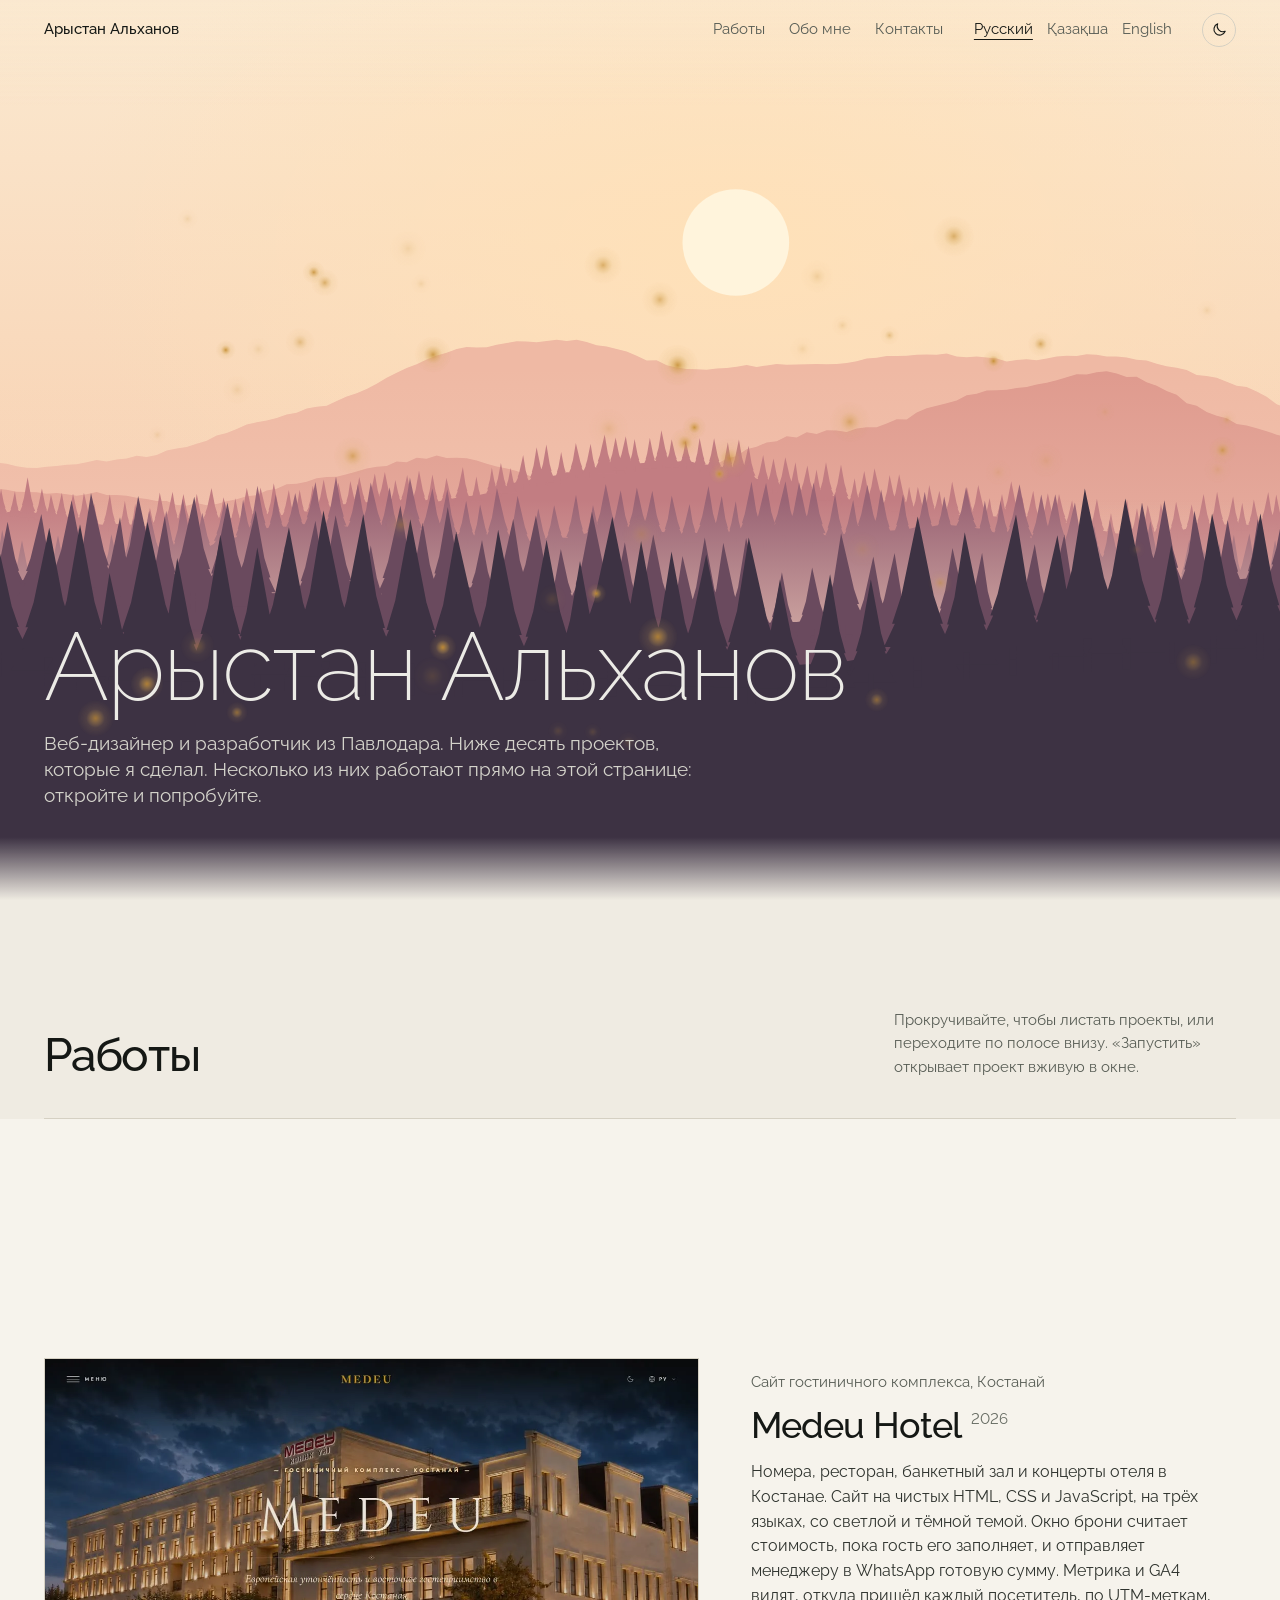
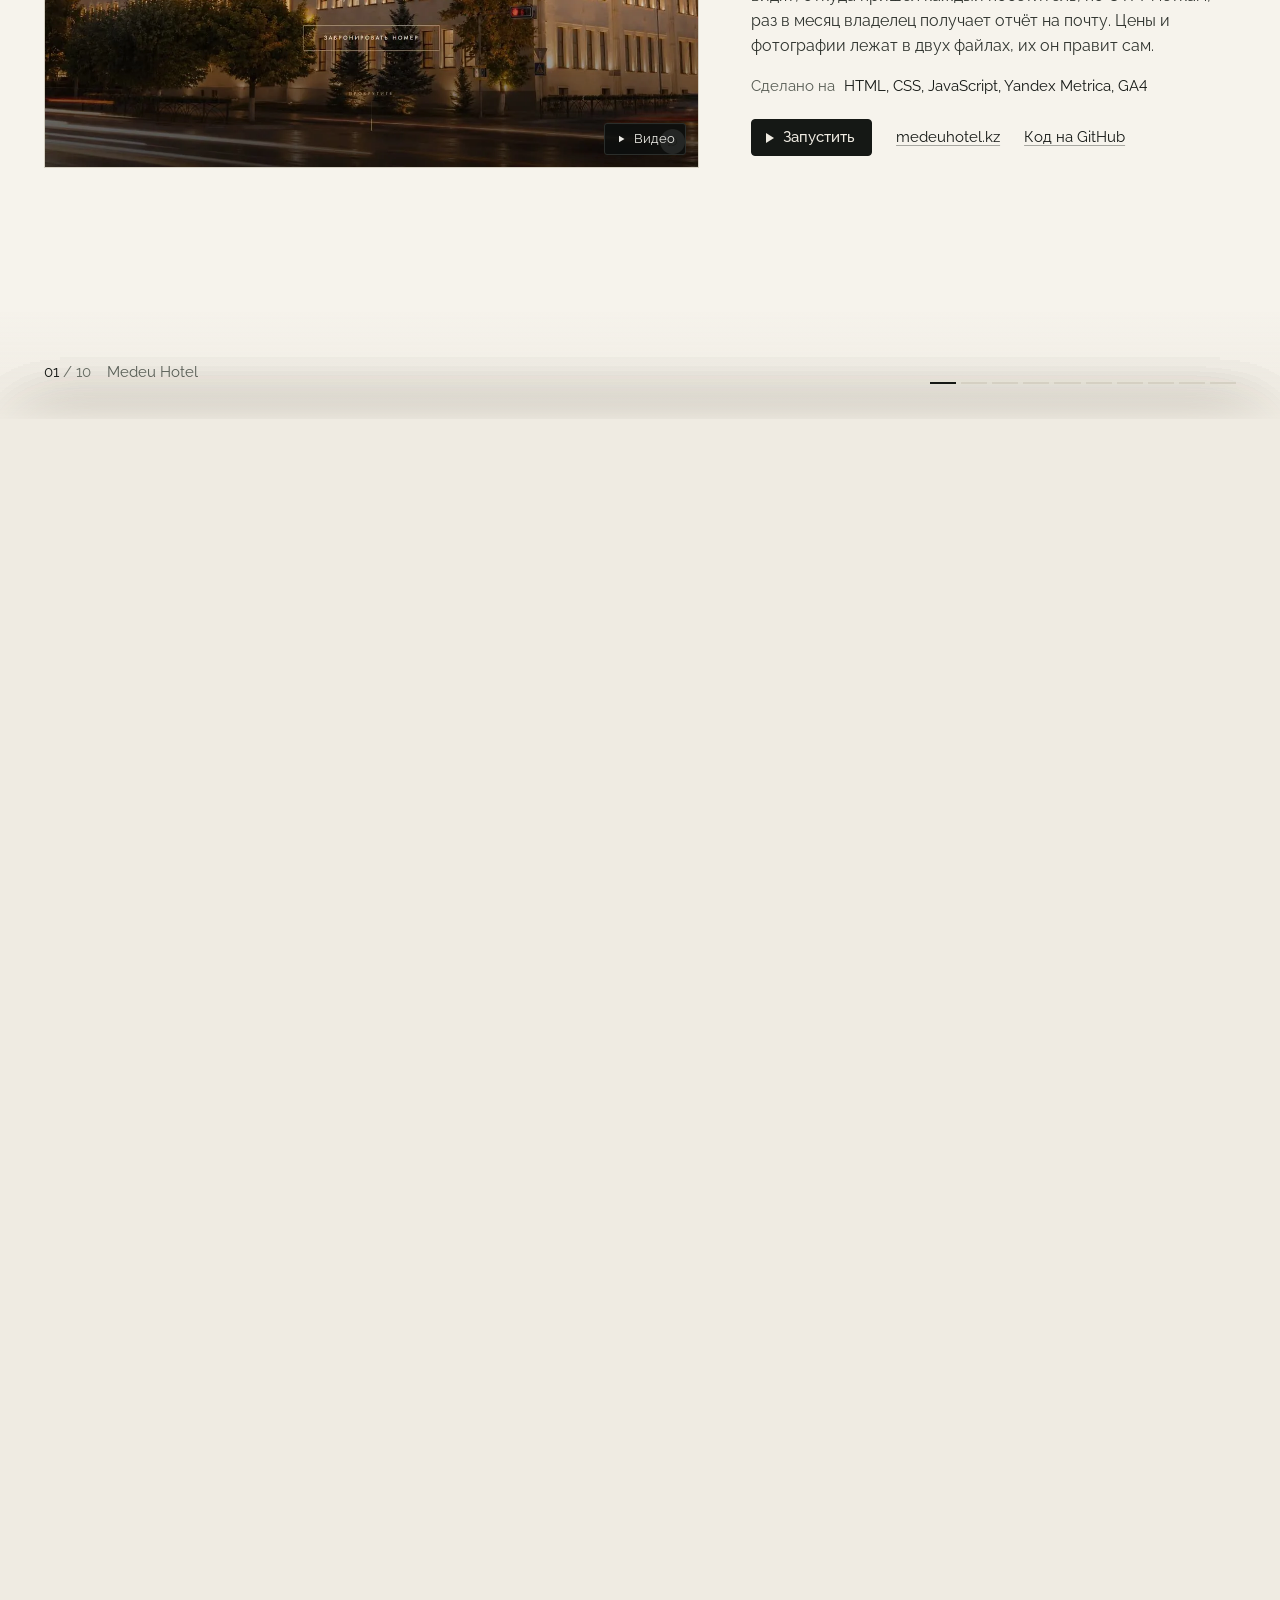
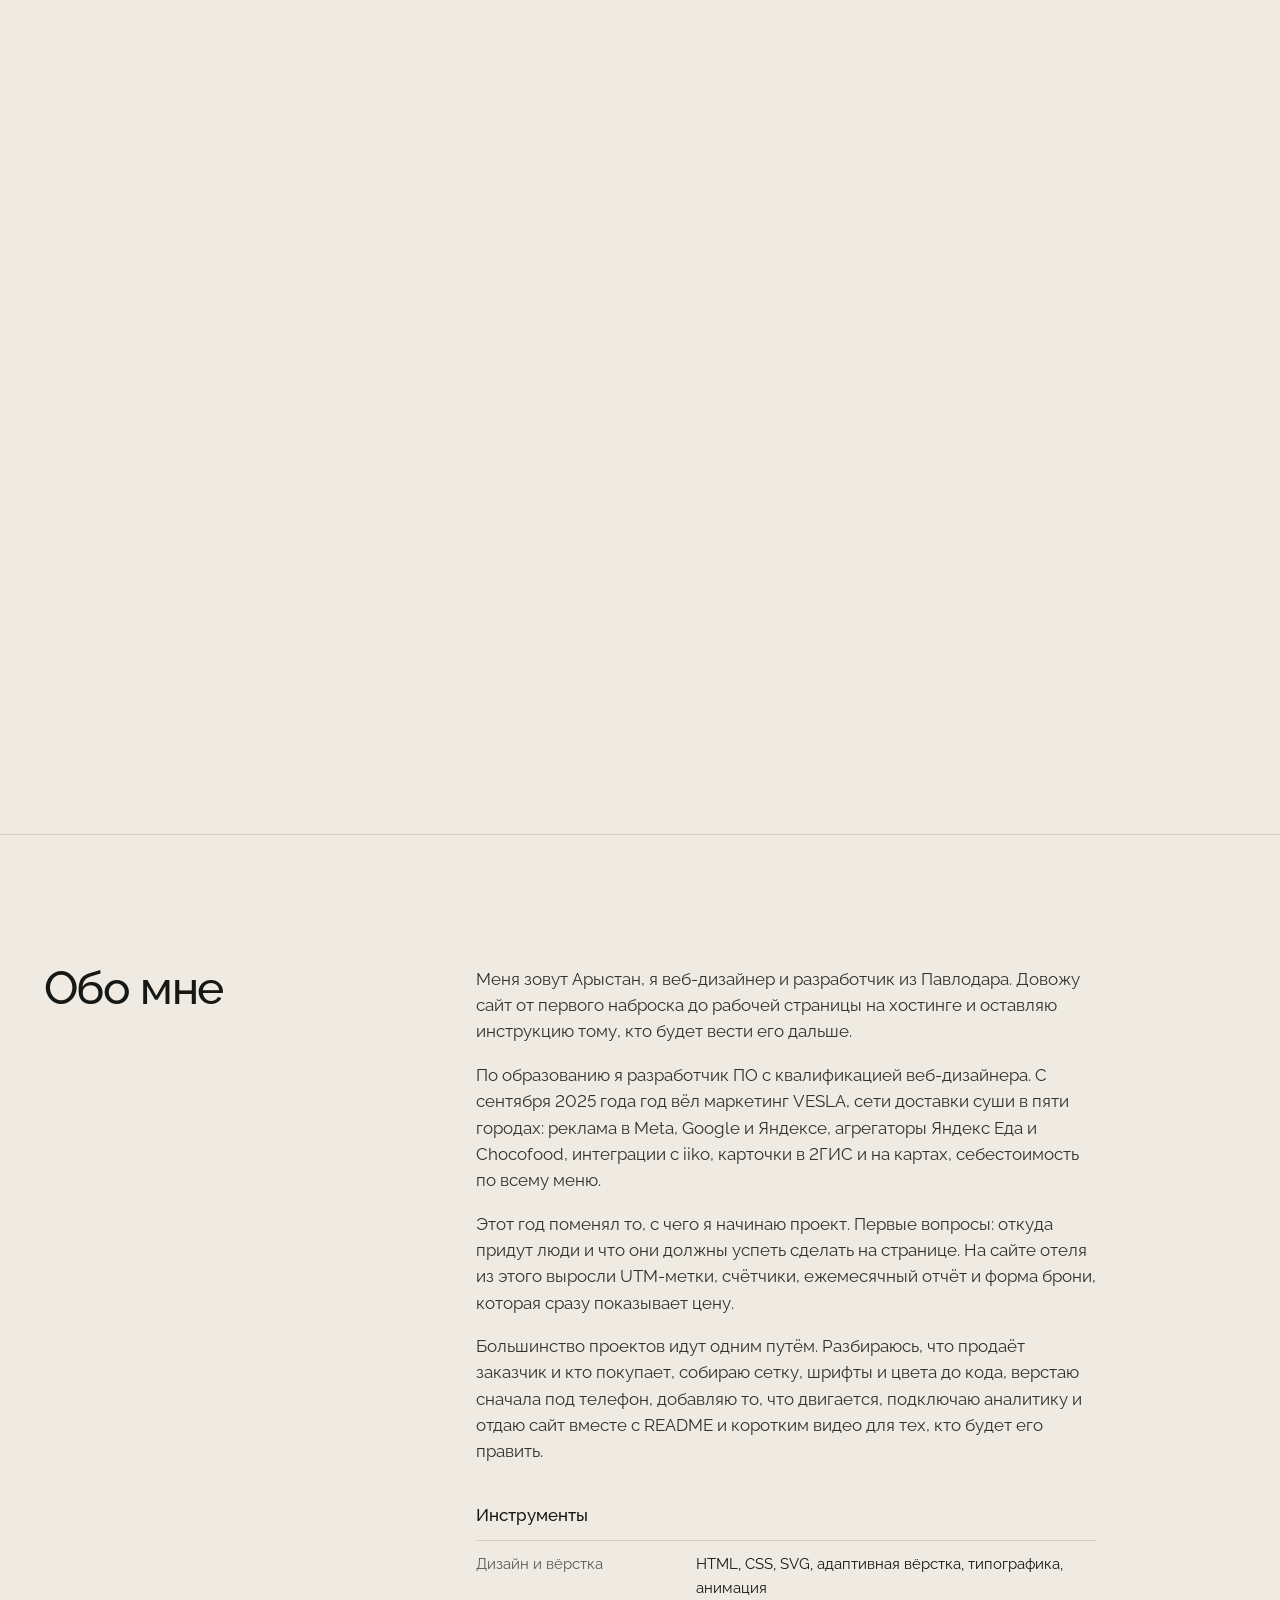
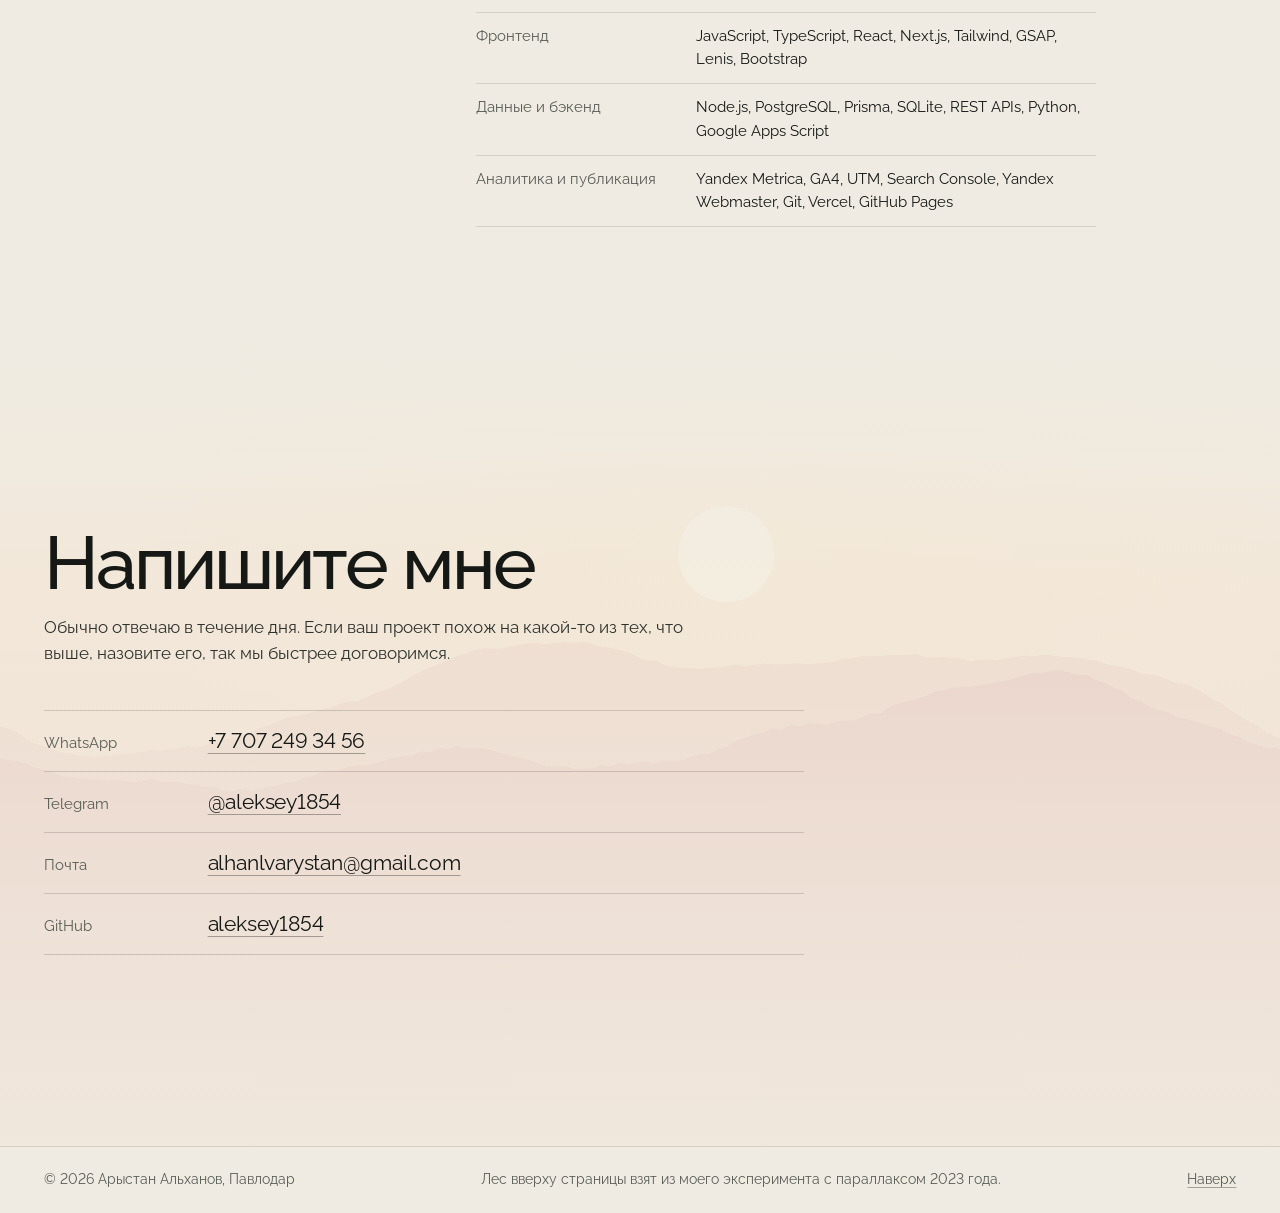
==== commit 63e145d4: "Светлая тема: рассветный пейзаж вместо туманного леса Параллакс-пейзаж в духе Firewatch, свои картин" ====
--- a/index.html
+++ b/index.html
@@ -10,7 +10,7 @@
 	<meta name="description" content="Арыстан Альханов, веб-дизайнер и разработчик из Павлодара. Сайты для отеля, городского рынка и базы отдыха, внутренние системы и два эксперимента с прокруткой. Часть проектов запускается прямо на странице.">
 	<meta name="author" content="Арыстан Альханов">
 	<meta name="theme-color" content="#efebe2">
-	<script>(function(){var d=false;try{d=localStorage.getItem('alhanov.theme')==='dark'}catch(e){}if(d){document.documentElement.setAttribute('data-theme','dark');document.querySelector('meta[name="theme-color"]').setAttribute('content','#0d0f0e')}var l=document.createElement('link');l.rel='preload';l.as='image';l.href=d?'assets/img/layer-base.webp':'assets/img/day-base.webp';l.setAttribute('fetchpriority','high');document.head.appendChild(l)})();</script>
+	<script>(function(){var d=false;try{d=localStorage.getItem('alhanov.theme')==='dark'}catch(e){}if(d){document.documentElement.setAttribute('data-theme','dark');document.querySelector('meta[name="theme-color"]').setAttribute('content','#0d0f0e')}var l=document.createElement('link');l.rel='preload';l.as='image';l.href=d?'assets/img/layer-base.webp':'assets/img/day-front.svg';l.setAttribute('fetchpriority','high');document.head.appendChild(l)})();</script>
 
 	<meta property="og:type" content="website">
 	<meta property="og:locale" content="ru_RU">
--- a/css/main.css
+++ b/css/main.css
@@ -343,7 +343,7 @@
 	height: 100svh;
 	min-height: 560px;
 	overflow: hidden;
-	background: #e9ebe2 url([data-uri]) center / cover no-repeat;
+	background: linear-gradient(to bottom, #fbe9d0 0%, #f8d3b4 38%, #df9a8e 58%, #6a4a5e 70%, #3d3243 88%);
 }
 
 :root[data-theme="dark"] .layers {
@@ -361,18 +361,18 @@
 }
 
 .layers__base {
-	background-image: url(../assets/img/day-base.webp);
+	background-image: url(../assets/img/day-base.svg);
 	transform: translate3d(0, calc(var(--scrollTop) / 1.6), 0);
 	z-index: 0;
 }
 
 .layers__middle {
-	background-image: url(../assets/img/day-middle.webp);
+	background-image: url(../assets/img/day-middle.svg);
 	transform: translate3d(0, calc(var(--scrollTop) / 2.5), 0);
 }
 
 .layers__front {
-	background-image: url(../assets/img/day-front.webp);
+	background-image: url(../assets/img/day-front.svg);
 	transform: translate3d(0, calc(var(--scrollTop) / 5.7), 0);
 }
 
@@ -392,7 +392,7 @@
 	position: absolute;
 	inset: 0;
 	z-index: 3;
-	background: linear-gradient(to bottom, rgba(239, 235, 226, .55) 0%, transparent 16%, transparent 34%, rgba(239, 235, 226, .74) 62%, var(--bg) 100%);
+	background: linear-gradient(to bottom, rgba(251, 233, 208, .35) 0%, transparent 12%, transparent 93%, var(--bg) 100%);
 }
 
 :root[data-theme="dark"] .layers__veil {
@@ -411,6 +411,12 @@
 	will-change: transform;
 }
 
+.hero__text {
+	--ink: var(--night-ink);
+	--text: var(--night-text);
+	color: var(--ink);
+}
+
 .hero__name {
 	font-weight: 200;
 	font-size: clamp(52px, calc(var(--index) * 4.4), 132px);
@@ -450,6 +456,27 @@
 .hero.has-tilt .hero__text {
 	transform: translate3d(calc(var(--tiltX) * 12px), calc(var(--scrollTop) / 2.4 + var(--tiltY) * 9px), 0);
 	transition: transform .45s cubic-bezier(.2, .7, .2, 1);
+}
+
+.hero.has-mouse {
+	--mx: 0;
+	--my: 0;
+}
+
+.hero.has-mouse .layers__base {
+	transform: translate3d(calc(var(--mx) * -10px), calc(var(--scrollTop) / 1.6 + var(--my) * -6px), 0) scale(1.03);
+}
+
+.hero.has-mouse .layers__middle {
+	transform: translate3d(calc(var(--mx) * -24px), calc(var(--scrollTop) / 2.5 + var(--my) * -12px), 0) scale(1.06);
+}
+
+.hero.has-mouse .layers__front {
+	transform: translate3d(calc(var(--mx) * -42px), calc(var(--scrollTop) / 5.7 + var(--my) * -20px), 0) scale(1.1);
+}
+
+.hero.has-mouse .hero__text {
+	transform: translate3d(calc(var(--mx) * 12px), calc(var(--scrollTop) / 2.4 + var(--my) * 6px), 0);
 }
 
 .tilt-ask {
@@ -880,7 +907,7 @@
 	display: flex;
 	align-items: center;
 	overflow: hidden;
-	background-image: url(../assets/img/day-base.webp);
+	background-image: url(../assets/img/day-base.svg);
 	background-size: cover;
 	background-position: center;
 	padding: calc(var(--index) * 6) 0;
@@ -902,6 +929,21 @@
 	background: linear-gradient(to bottom, var(--night-bg) 0%, rgba(13, 15, 14, .72) 26%, rgba(13, 15, 14, .82) 100%);
 }
 
+
+:root[data-theme="dark"] .contact.is-lit::before {
+	-webkit-mask-image: radial-gradient(circle var(--lr, 0px) at var(--lx, 50%) var(--ly, 50%), transparent 0%, rgba(0, 0, 0, .4) 50%, #000 100%);
+	mask-image: radial-gradient(circle var(--lr, 0px) at var(--lx, 50%) var(--ly, 50%), transparent 0%, rgba(0, 0, 0, .4) 50%, #000 100%);
+}
+
+:root[data-theme="dark"] .contact.is-lit::after {
+	content: "";
+	position: absolute;
+	inset: 0;
+	z-index: 1;
+	background: radial-gradient(circle var(--lr, 0px) at var(--lx, 50%) var(--ly, 50%), rgba(255, 168, 82, .22), transparent 75%);
+	mix-blend-mode: soft-light;
+	pointer-events: none;
+}
 
 .contact__inner {
 	position: relative;
@@ -995,6 +1037,35 @@
 	font-style: normal;
 }
 
+.work__compare {
+	display: block;
+	width: 100%;
+	--divider-width: 2px;
+	--divider-color: #ecebe6;
+	--default-handle-color: #ecebe6;
+	--default-handle-width: 46px;
+	outline: none;
+}
+
+.work__compare:focus-visible {
+	outline: 2px solid var(--ink);
+	outline-offset: 3px;
+}
+
+.work__compare img {
+	display: block;
+	width: 100%;
+	height: auto;
+	aspect-ratio: 16 / 10;
+	object-fit: cover;
+	object-position: top center;
+}
+
+.work__badge--right {
+	left: auto;
+	right: 12px;
+}
+
 .work__alive {
 	position: absolute;
 	inset: 0;
@@ -1007,7 +1078,36 @@
 	transition: opacity .4s ease;
 }
 
-.work__shot.is-alive .work__alive {
+.work__shot.is-alive .work__compare {
+	display: block;
+	width: 100%;
+	--divider-width: 2px;
+	--divider-color: #ecebe6;
+	--default-handle-color: #ecebe6;
+	--default-handle-width: 46px;
+	outline: none;
+}
+
+.work__compare:focus-visible {
+	outline: 2px solid var(--ink);
+	outline-offset: 3px;
+}
+
+.work__compare img {
+	display: block;
+	width: 100%;
+	height: auto;
+	aspect-ratio: 16 / 10;
+	object-fit: cover;
+	object-position: top center;
+}
+
+.work__badge--right {
+	left: auto;
+	right: 12px;
+}
+
+.work__alive {
 	opacity: 1;
 }
 
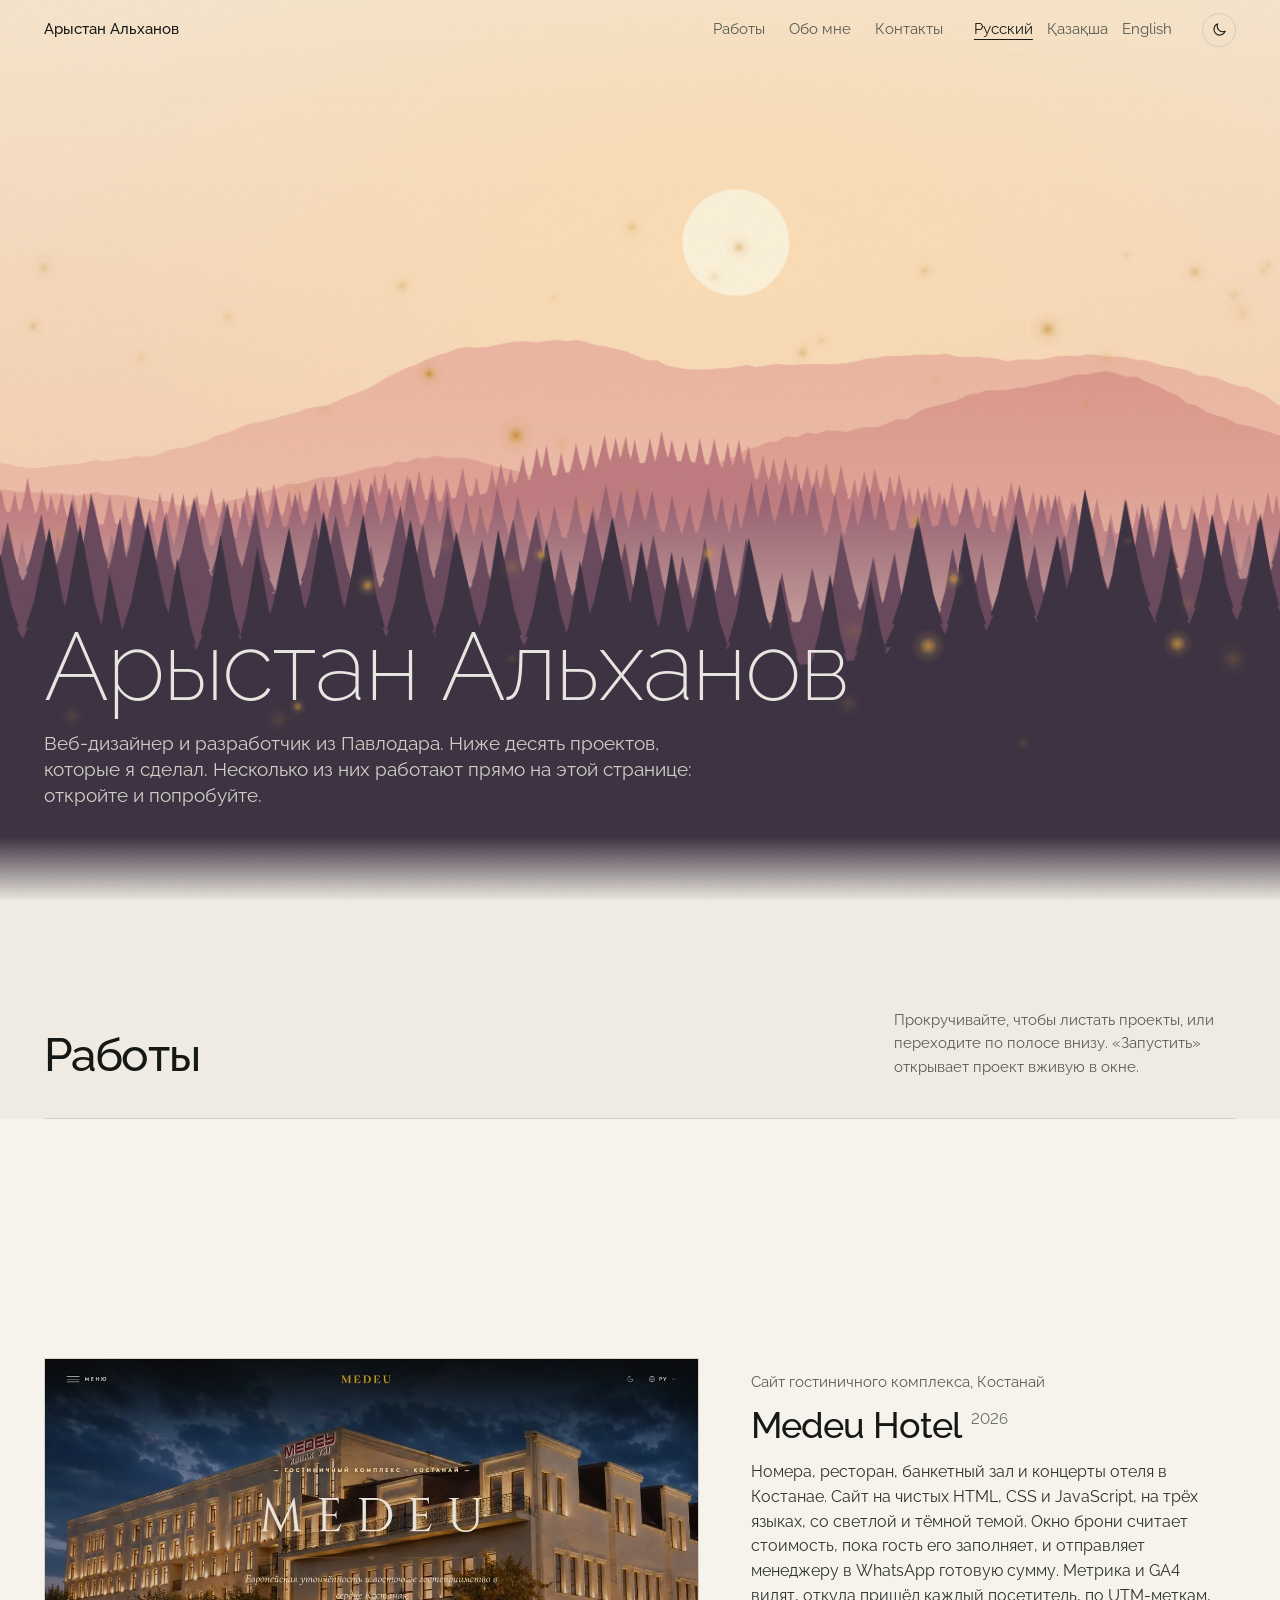
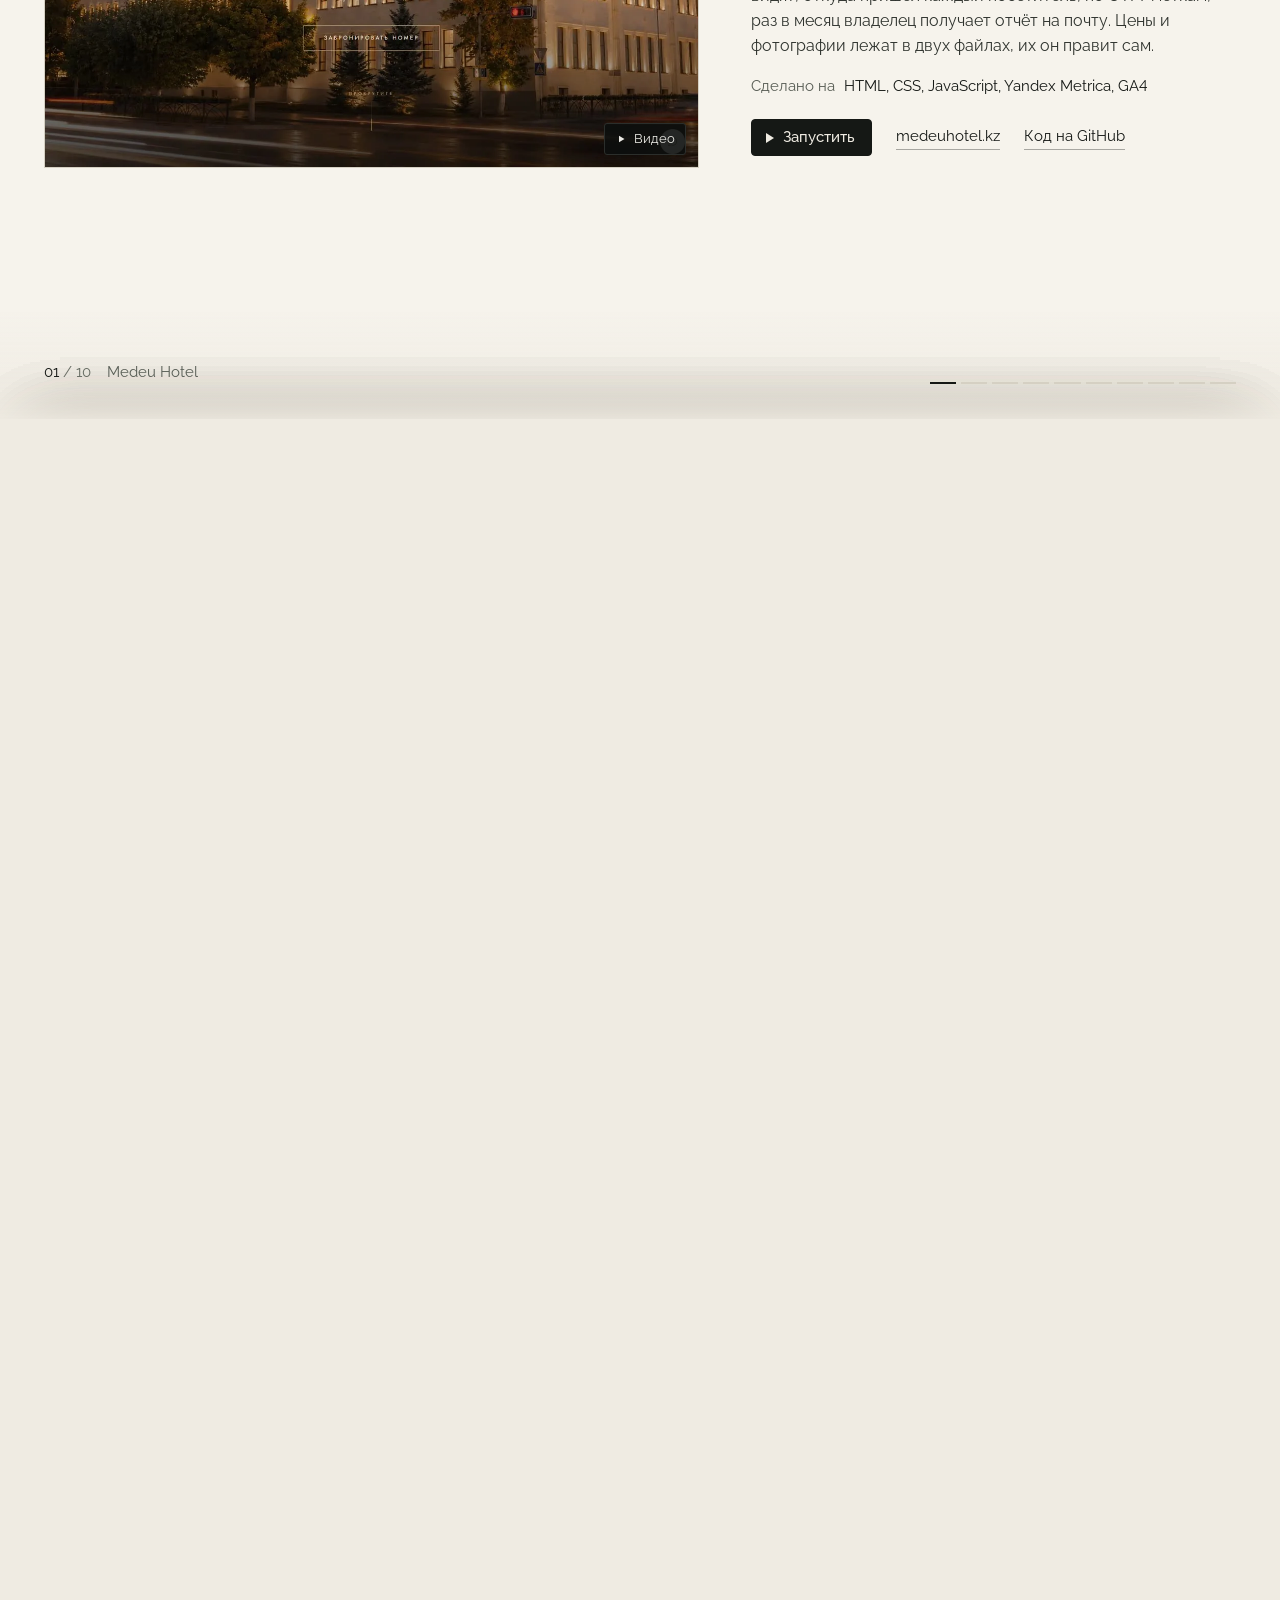
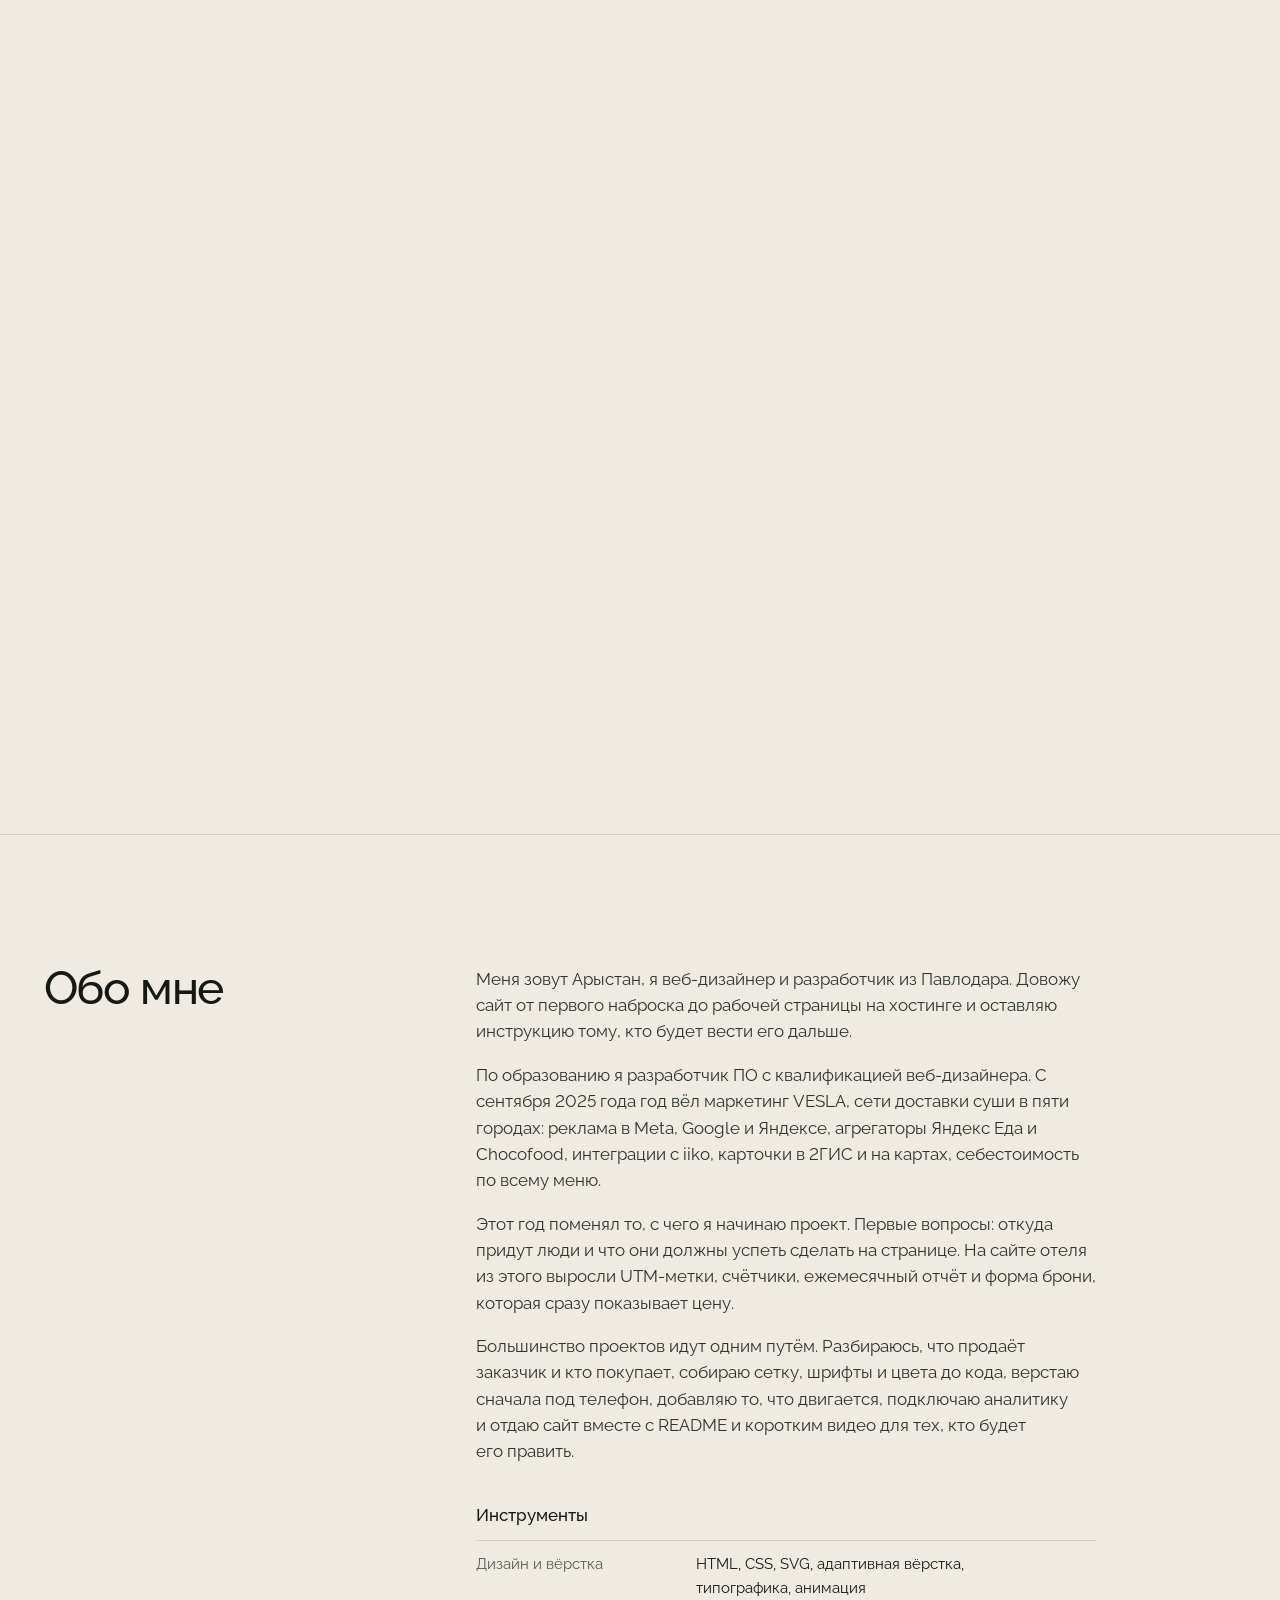
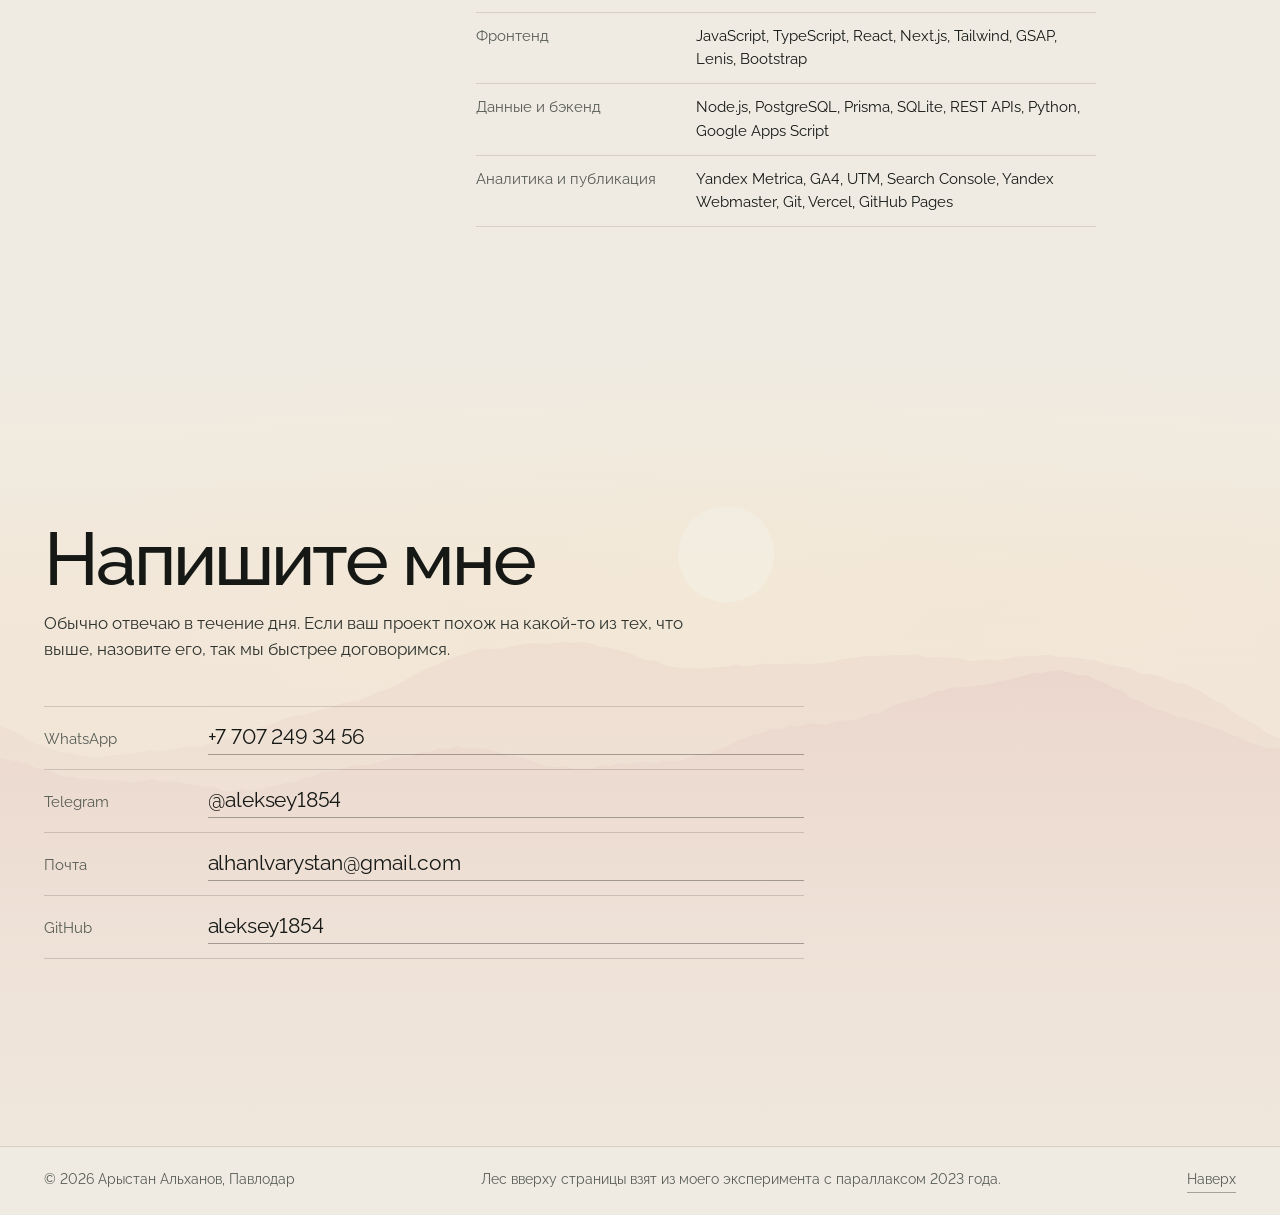
==== commit cfd54e4e: "Премиум-детали: интро, зерно бумаги, микро-взаимодействия - при загрузке имя поднимается по буквам и" ====
--- a/index.html
+++ b/index.html
@@ -10,6 +10,7 @@
 	<meta name="description" content="Арыстан Альханов, веб-дизайнер и разработчик из Павлодара. Сайты для отеля, городского рынка и базы отдыха, внутренние системы и два эксперимента с прокруткой. Часть проектов запускается прямо на странице.">
 	<meta name="author" content="Арыстан Альханов">
 	<meta name="theme-color" content="#efebe2">
+	<script>(function(){var r=document.documentElement;r.classList.add('js');if(window.matchMedia&&!matchMedia('(prefers-reduced-motion: reduce)').matches){r.classList.add('intro');setTimeout(function(){r.classList.remove('intro')},2500)}})();</script>
 	<script>(function(){var d=false;try{d=localStorage.getItem('alhanov.theme')==='dark'}catch(e){}if(d){document.documentElement.setAttribute('data-theme','dark');document.querySelector('meta[name="theme-color"]').setAttribute('content','#0d0f0e')}var l=document.createElement('link');l.rel='preload';l.as='image';l.href=d?'assets/img/layer-base.webp':'assets/img/day-front.svg';l.setAttribute('fetchpriority','high');document.head.appendChild(l)})();</script>
 
 	<meta property="og:type" content="website">
--- a/css/main.css
+++ b/css/main.css
@@ -196,6 +196,32 @@
 	outline-offset: 3px;
 }
 
+body::after {
+	content: "";
+	position: fixed;
+	inset: 0;
+	z-index: 950;
+	pointer-events: none;
+	opacity: .5;
+	background-image: url("data:image/svg+xml,%3Csvg xmlns='http://www.w3.org/2000/svg' width='180' height='180'%3E%3Cfilter id='n'%3E%3CfeTurbulence type='fractalNoise' baseFrequency='1.5' numOctaves='2' stitchTiles='stitch'/%3E%3CfeColorMatrix values='0 0 0 0 .1  0 0 0 0 .09  0 0 0 0 .07  0 0 0 .14 0'/%3E%3C/filter%3E%3Crect width='100%25' height='100%25' filter='url(%23n)'/%3E%3C/svg%3E");
+}
+
+:root[data-theme="dark"] body::after {
+	opacity: .7;
+	background-image: url("data:image/svg+xml,%3Csvg xmlns='http://www.w3.org/2000/svg' width='180' height='180'%3E%3Cfilter id='n'%3E%3CfeTurbulence type='fractalNoise' baseFrequency='1.5' numOctaves='2' stitchTiles='stitch'/%3E%3CfeColorMatrix values='0 0 0 0 1  0 0 0 0 1  0 0 0 0 .95  0 0 0 .09 0'/%3E%3C/filter%3E%3Crect width='100%25' height='100%25' filter='url(%23n)'/%3E%3C/svg%3E");
+}
+
+h2,
+h3,
+.contact__title {
+	text-wrap: balance;
+}
+
+p,
+dd {
+	text-wrap: pretty;
+}
+
 ::view-transition-old(root),
 ::view-transition-new(root) {
 	animation: none;
@@ -288,7 +314,7 @@
 	background: none;
 	color: var(--ink);
 	cursor: pointer;
-	transition: border-color .25s ease, color .35s ease;
+	transition: border-color .25s ease, color .35s ease, transform .5s cubic-bezier(.2, .8, .2, 1);
 }
 
 .theme:hover {
@@ -325,6 +351,7 @@
 	position: relative;
 	z-index: 1;
 	color: var(--ink);
+	overflow-x: clip;
 }
 
 :root[data-theme="dark"] .hero::after {
@@ -417,6 +444,54 @@
 	color: var(--ink);
 }
 
+.intro .hero__name {
+	visibility: hidden;
+}
+
+.hero__name .w {
+	display: inline-block;
+	white-space: nowrap;
+	overflow: hidden;
+	vertical-align: top;
+	padding-bottom: .08em;
+	margin-bottom: -.08em;
+}
+
+.hero__name .l {
+	display: inline-block;
+	transform: translateY(105%);
+	animation: rise 1s cubic-bezier(.2, .8, .2, 1) forwards;
+}
+
+@keyframes rise {
+	to { transform: none; }
+}
+
+.js .hero__lede {
+	animation: lede 1.1s .55s cubic-bezier(.2, .8, .2, 1) both;
+}
+
+@keyframes lede {
+	from { opacity: 0; transform: translateY(14px); }
+}
+
+.js .layers {
+	animation: settle 2.2s cubic-bezier(.2, .8, .2, 1) both;
+	transform-origin: 50% 70%;
+}
+
+@keyframes settle {
+	from { transform: scale(1.06); }
+}
+
+.js .bar {
+	animation: bar-in .9s .3s ease both;
+}
+
+@keyframes bar-in {
+	from { opacity: 0; }
+}
+
 .hero__name {
 	font-weight: 200;
 	font-size: clamp(52px, calc(var(--index) * 4.4), 132px);
@@ -589,6 +664,24 @@
 	object-position: top center;
 }
 
+.work__shot > img {
+	transition: transform 1.4s cubic-bezier(.2, .8, .2, 1), opacity .7s ease;
+}
+
+.js .work__shot > img {
+	opacity: 0;
+}
+
+.js .work__shot > img.is-ready {
+	opacity: 1;
+}
+
+@media (hover: hover) and (pointer: fine) {
+	.work__shot:hover > img {
+		transform: scale(1.035);
+	}
+}
+
 .work__badge {
 	position: absolute;
 	z-index: 2;
@@ -648,6 +741,30 @@
 	align-items: center;
 	gap: 18px 24px;
 	font-size: 15px;
+}
+
+@media (hover: hover) and (pointer: fine) and (min-width: 861px) {
+	.work__links a,
+	.contact__list a,
+	.footer a {
+		text-decoration: none;
+		background: linear-gradient(var(--underline), var(--underline)) 0 100% / 100% 1px no-repeat;
+		padding-bottom: 2px;
+	}
+
+	.work__links a:hover,
+	.contact__list a:hover,
+	.footer a:hover {
+		background-image: linear-gradient(currentColor, currentColor);
+		animation: redraw .7s cubic-bezier(.65, 0, .35, 1);
+	}
+}
+
+@keyframes redraw {
+	0% { background-size: 100% 1px; background-position: 100% 100%; }
+	45% { background-size: 0 1px; background-position: 100% 100%; }
+	46% { background-size: 0 1px; background-position: 0 100%; }
+	100% { background-size: 100% 1px; background-position: 0 100%; }
 }
 
 .work__note {
@@ -668,7 +785,7 @@
 	font-size: 15px;
 	line-height: 1;
 	cursor: pointer;
-	transition: background-color .25s ease, color .25s ease;
+	transition: background-color .25s ease, color .25s ease, transform .5s cubic-bezier(.2, .8, .2, 1);
 }
 
 .run::before {
@@ -1446,6 +1563,24 @@
 		transition: none !important;
 	}
 
+	.js .layers,
+	.js .hero__lede,
+	.js .bar,
+	.hero__name .l,
+	.work__links a:hover,
+	.contact__list a:hover,
+	.footer a:hover {
+		animation: none;
+	}
+
+	.hero__name .l {
+		transform: none;
+	}
+
+	.work__shot > img {
+		transition: none;
+	}
+
 	.box__bg,
 	.box__frame {
 		animation: none;
@@ -1453,6 +1588,7 @@
 }
 
 @media print {
+	body::after,
 	.bar,
 	.stage-hud,
 	.box,
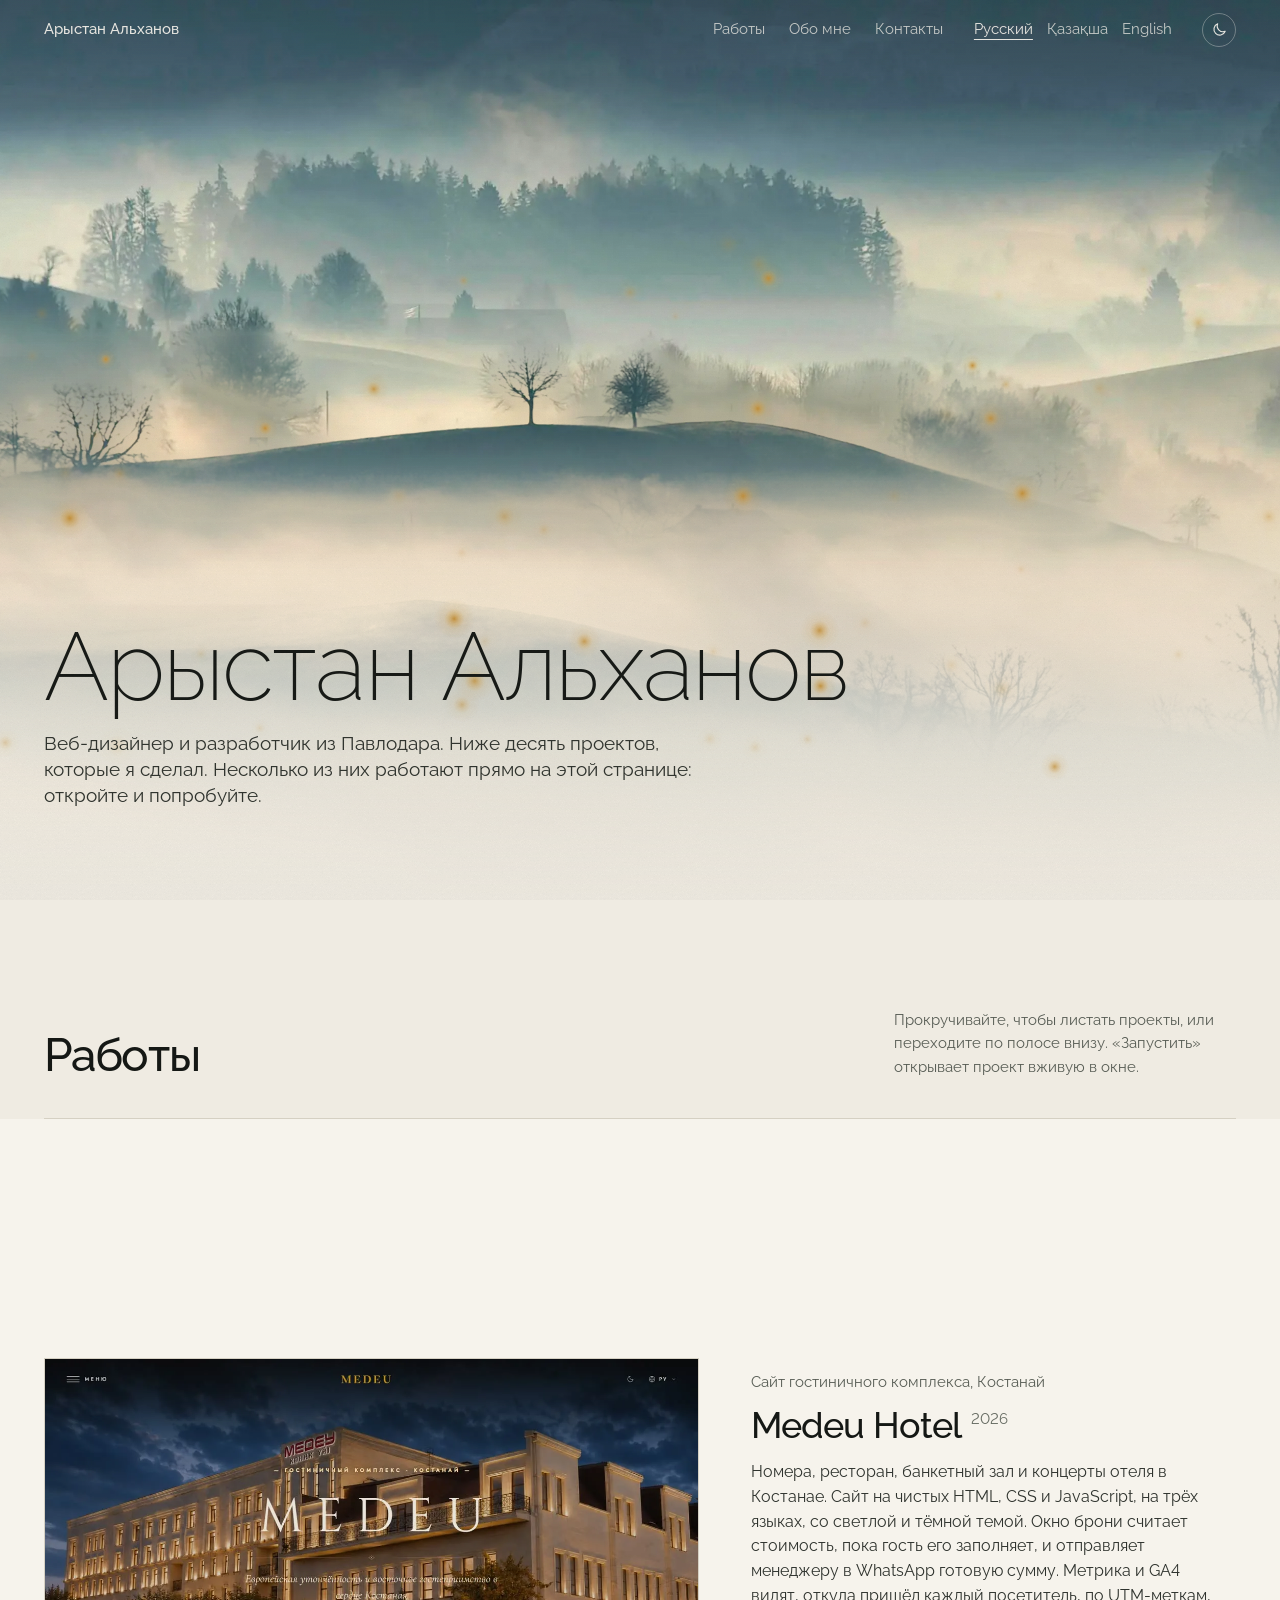
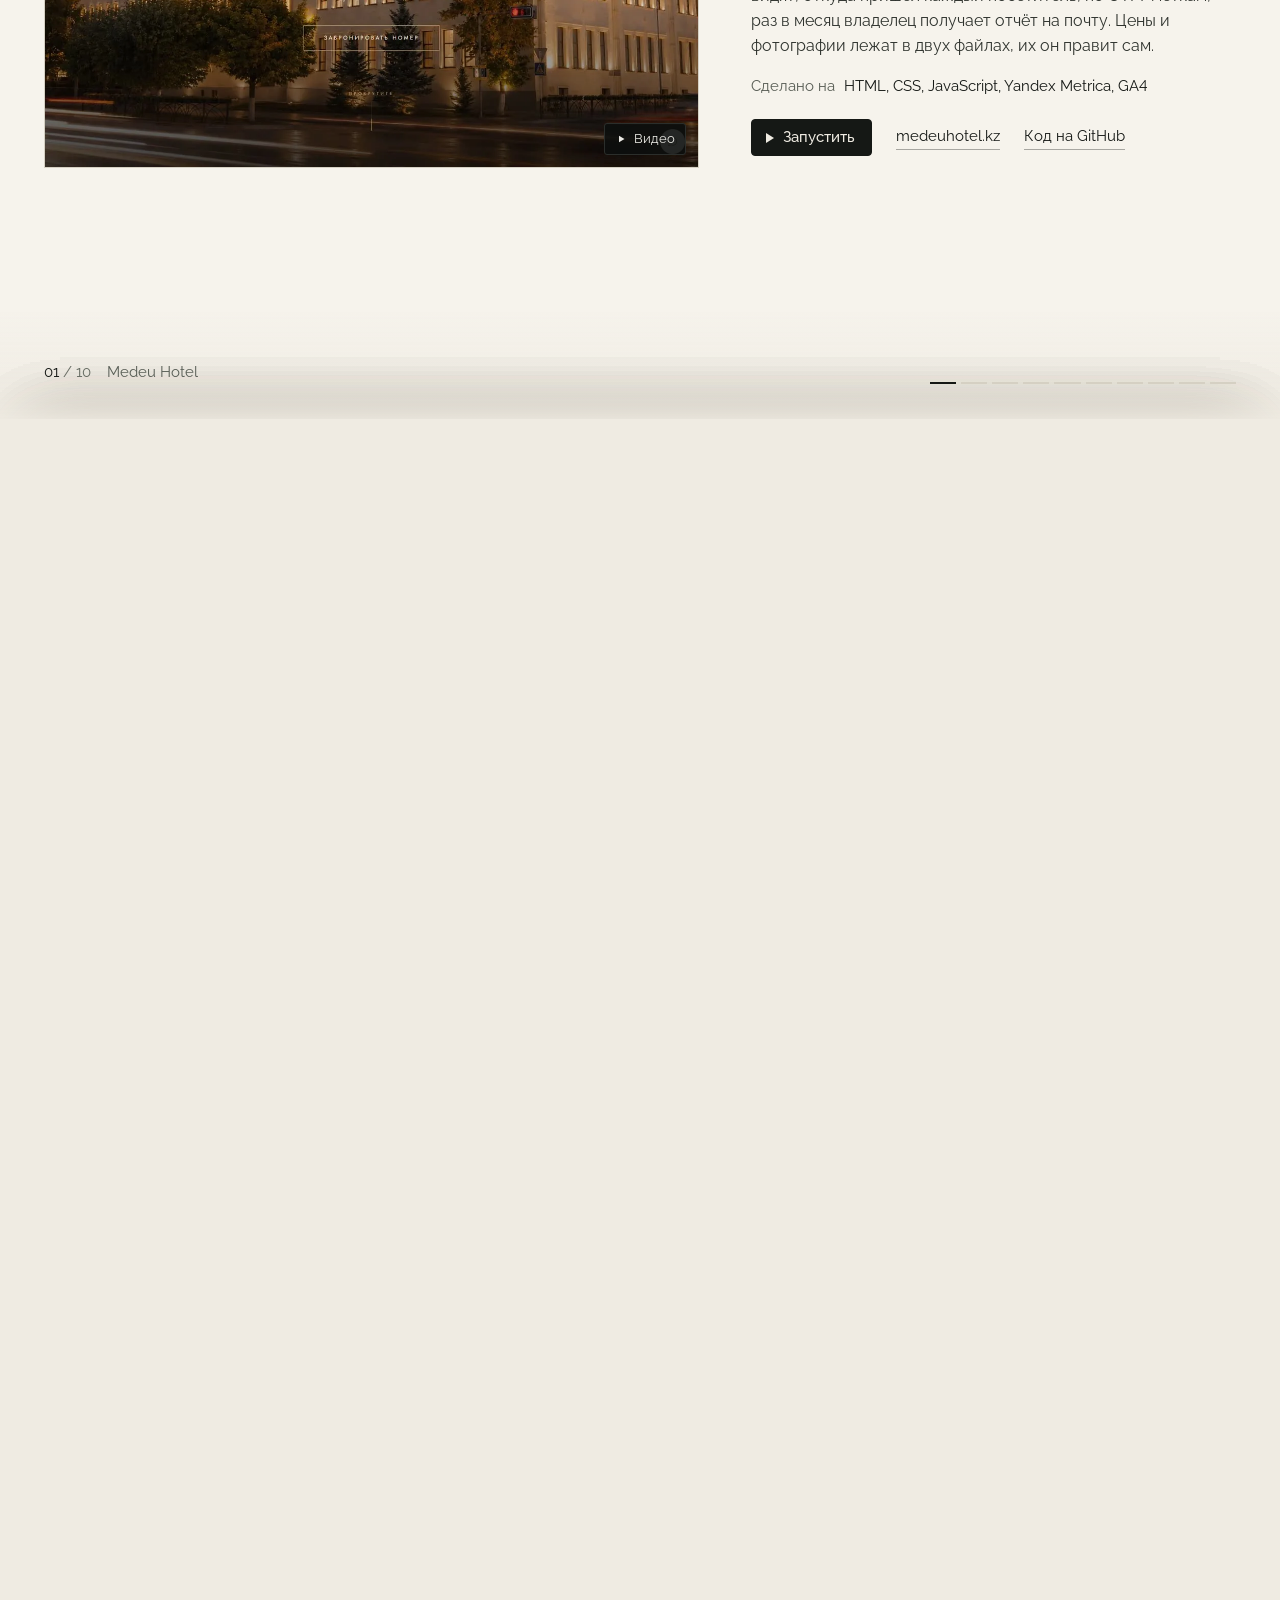
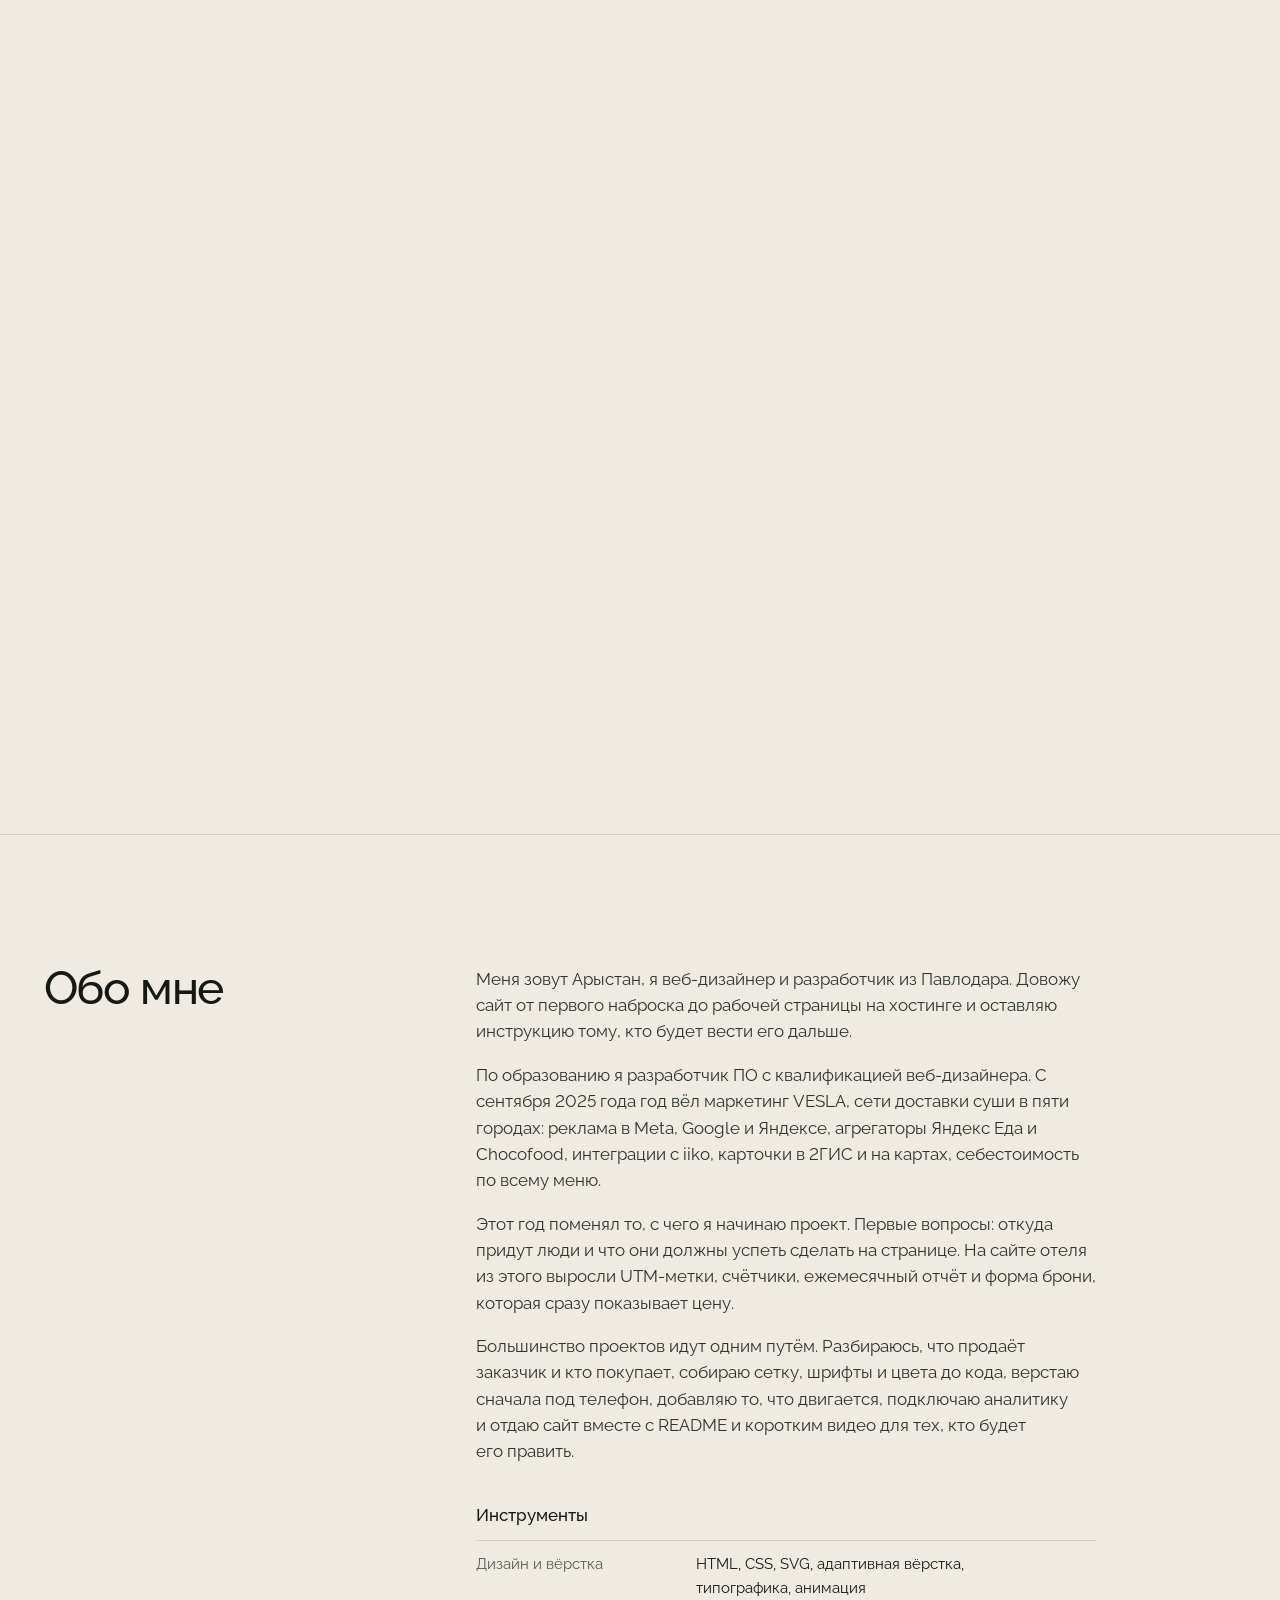
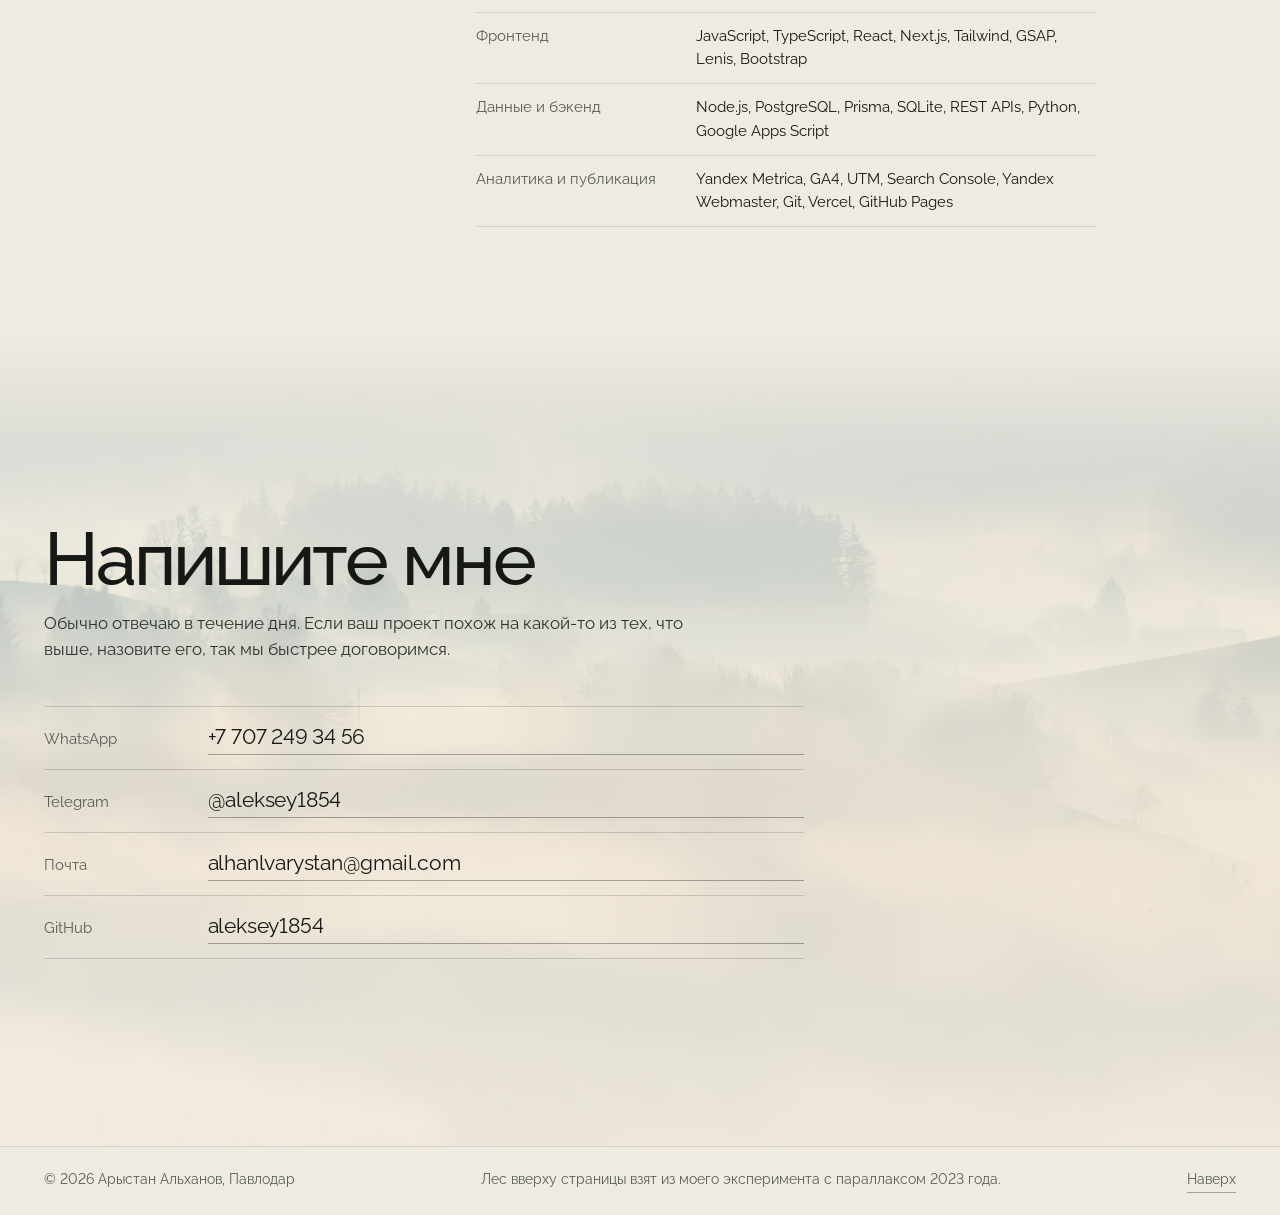
==== commit 882ade5f: "Светлая тема: настоящее фото «Холмы в тумане» вместо нарисованных елей - фото Ricardo Gomez Angel (U" ====
--- a/index.html
+++ b/index.html
@@ -11,7 +11,7 @@
 	<meta name="author" content="Арыстан Альханов">
 	<meta name="theme-color" content="#efebe2">
 	<script>(function(){var r=document.documentElement;r.classList.add('js');if(window.matchMedia&&!matchMedia('(prefers-reduced-motion: reduce)').matches){r.classList.add('intro');setTimeout(function(){r.classList.remove('intro')},2500)}})();</script>
-	<script>(function(){var d=false;try{d=localStorage.getItem('alhanov.theme')==='dark'}catch(e){}if(d){document.documentElement.setAttribute('data-theme','dark');document.querySelector('meta[name="theme-color"]').setAttribute('content','#0d0f0e')}var l=document.createElement('link');l.rel='preload';l.as='image';l.href=d?'assets/img/layer-base.webp':'assets/img/day-front.svg';l.setAttribute('fetchpriority','high');document.head.appendChild(l)})();</script>
+	<script>(function(){var d=false;try{d=localStorage.getItem('alhanov.theme')==='dark'}catch(e){}if(d){document.documentElement.setAttribute('data-theme','dark');document.querySelector('meta[name="theme-color"]').setAttribute('content','#0d0f0e')}var l=document.createElement('link');l.rel='preload';l.as='image';l.href=d?'assets/img/layer-base.webp':matchMedia('(max-width: 860px)').matches?'assets/img/day-base-m.webp':'assets/img/day-base.webp';l.setAttribute('fetchpriority','high');document.head.appendChild(l)})();</script>
 
 	<meta property="og:type" content="website">
 	<meta property="og:locale" content="ru_RU">
@@ -27,6 +27,7 @@
 	<link rel="icon" href="data:image/svg+xml,%3Csvg xmlns='http://www.w3.org/2000/svg' viewBox='0 0 32 32'%3E%3Crect width='32' height='32' rx='6' fill='%230d0f0e'/%3E%3Cpath d='M9 24 16 8l7 16M11.6 18h8.8' fill='none' stroke='%23ecebe6' stroke-width='2.4' stroke-linecap='round' stroke-linejoin='round'/%3E%3C/svg%3E">
 
 	<link rel="preload" href="assets/fonts/raleway-cyrillic.woff2" as="font" type="font/woff2" crossorigin>
+	<link rel="preload" href="assets/fonts/raleway-latin.woff2" as="font" type="font/woff2" crossorigin>
 	<link rel="stylesheet" href="css/main.css">
 
 	<link rel="preload" href="libs/gsap.min.js" as="script" media="(min-width: 1024px) and (min-height: 680px) and (prefers-reduced-motion: no-preference)">
@@ -177,7 +178,7 @@
 						<div class="work__body">
 							<p class="work__kind" data-t="w5.kind">Сеть АЗС, Павлодарская область. Концепт редизайна</p>
 							<h3 class="work__title"><span data-t="w5.name">EuroOil</span> <span class="work__year">2025</span></h3>
-							<p class="work__text" data-t="w5.text">В 2025 году я сделал для EuroOil семь страниц: главная, адреса, услуги, акции и вакансии, на Bootstrap, со своим переключателем языков поверх виджета перевода. Эта вёрстка устарела, поэтому на снимке концепт редизайна. Первый экран теперь начинается с цен на топливо, ближайшей станции и карты клиента, за этим водитель и приходит.</p>
+							<p class="work__text" data-t="w5.text">В 2025 году я сделал для EuroOil семь страниц: главная, адреса, услуги, акции и вакансии, на Bootstrap, со своим переключателем языков поверх виджета перевода. Эта вёрстка устарела, поэтому на снимке концепт редизайна. Первый экран теперь начинается с цен на топливо, ближайшей станции и карты клиента, за этим водитель и приходит. Если ваш сайт тоже устарел, могу так же сделать ему редизайн: содержимое сохраню, вид будет новым.</p>
 							<p class="work__stack"><span data-t="work.stack">Сделано на</span> HTML, CSS, Bootstrap</p>
 						</div>
 					</div>
--- a/css/main.css
+++ b/css/main.css
@@ -66,6 +66,16 @@
 	--backdrop: rgba(239, 235, 226, .97);
 	--control-bg: rgba(250, 248, 243, .9);
 	--rule: rgba(21, 24, 21, .16);
+
+	--k-base: 1.5;
+	--k-mid: 1.75;
+	--k-front: 2.1;
+	--ts-base: 1.08;
+	--ts-mid: 1.08;
+	--ts-front: 1.08;
+	--ms-base: 1.04;
+	--ms-mid: 1.04;
+	--ms-front: 1.04;
 
 	color-scheme: light;
 
@@ -97,6 +107,16 @@
 	--control-bg: rgba(13, 15, 14, .8);
 	--rule: rgba(236, 235, 230, .2);
 
+	--k-base: 1.6;
+	--k-mid: 2.5;
+	--k-front: 5.7;
+	--ts-base: 1.09;
+	--ts-mid: 1.18;
+	--ts-front: 1.32;
+	--ms-base: 1.03;
+	--ms-mid: 1.06;
+	--ms-front: 1.1;
+
 	color-scheme: dark;
 }
 
@@ -370,7 +390,7 @@
 	height: 100svh;
 	min-height: 560px;
 	overflow: hidden;
-	background: linear-gradient(to bottom, #fbe9d0 0%, #f8d3b4 38%, #df9a8e 58%, #6a4a5e 70%, #3d3243 88%);
+	background: #c9cdc4 url([data-uri]) center / cover no-repeat;
 }
 
 :root[data-theme="dark"] .layers {
@@ -387,20 +407,31 @@
 	z-index: 2;
 }
 
+.js .layers:not(.is-loaded) .layers__middle,
+.js .layers:not(.is-loaded) .layers__front {
+	background-image: none;
+	opacity: 0;
+}
+
+.layers__middle,
+.layers__front {
+	transition: var(--transition), opacity 1.4s ease;
+}
+
 .layers__base {
-	background-image: url(../assets/img/day-base.svg);
-	transform: translate3d(0, calc(var(--scrollTop) / 1.6), 0);
+	background-image: url(../assets/img/day-base.webp);
+	transform: translate3d(0, calc(var(--scrollTop) / var(--k-base)), 0);
 	z-index: 0;
 }
 
 .layers__middle {
-	background-image: url(../assets/img/day-middle.svg);
-	transform: translate3d(0, calc(var(--scrollTop) / 2.5), 0);
+	background-image: url(../assets/img/day-middle.webp);
+	transform: translate3d(0, calc(var(--scrollTop) / var(--k-mid)), 0);
 }
 
 .layers__front {
-	background-image: url(../assets/img/day-front.svg);
-	transform: translate3d(0, calc(var(--scrollTop) / 5.7), 0);
+	background-image: url(../assets/img/day-front.webp);
+	transform: translate3d(0, calc(var(--scrollTop) / var(--k-front)), 0);
 }
 
 :root[data-theme="dark"] .layers__base {
@@ -419,7 +450,7 @@
 	position: absolute;
 	inset: 0;
 	z-index: 3;
-	background: linear-gradient(to bottom, rgba(251, 233, 208, .35) 0%, transparent 12%, transparent 93%, var(--bg) 100%);
+	background: linear-gradient(to bottom, rgba(18, 30, 36, .3) 0%, transparent 16%, transparent 46%, rgba(239, 235, 226, .55) 64%, rgba(239, 235, 226, .86) 82%, var(--bg) 100%);
 }
 
 :root[data-theme="dark"] .layers__veil {
@@ -438,10 +469,10 @@
 	will-change: transform;
 }
 
-.hero__text {
+:root:not([data-theme="dark"]) .bar:not(.is-stuck) {
 	--ink: var(--night-ink);
-	--text: var(--night-text);
-	color: var(--ink);
+	--muted: rgba(236, 235, 230, .8);
+	--line: rgba(236, 235, 230, .35);
 }
 
 .intro .hero__name {
@@ -472,7 +503,7 @@
 }
 
 @keyframes lede {
-	from { opacity: 0; transform: translateY(14px); }
+	from { transform: translateY(18px); }
 }
 
 .js .layers {
@@ -517,15 +548,15 @@
 }
 
 .hero.has-tilt .layers__base {
-	transform: translate3d(calc(var(--tiltX) * -14px), calc(var(--scrollTop) / 1.6 + var(--tiltY) * -12px), 0) scale(1.09);
+	transform: translate3d(calc(var(--tiltX) * -14px), calc(var(--scrollTop) / var(--k-base) + var(--tiltY) * -12px), 0) scale(var(--ts-base));
 }
 
 .hero.has-tilt .layers__middle {
-	transform: translate3d(calc(var(--tiltX) * -32px), calc(var(--scrollTop) / 2.5 + var(--tiltY) * -26px), 0) scale(1.18);
+	transform: translate3d(calc(var(--tiltX) * -32px), calc(var(--scrollTop) / var(--k-mid) + var(--tiltY) * -26px), 0) scale(var(--ts-mid));
 }
 
 .hero.has-tilt .layers__front {
-	transform: translate3d(calc(var(--tiltX) * -56px), calc(var(--scrollTop) / 5.7 + var(--tiltY) * -44px), 0) scale(1.32);
+	transform: translate3d(calc(var(--tiltX) * -56px), calc(var(--scrollTop) / var(--k-front) + var(--tiltY) * -44px), 0) scale(var(--ts-front));
 }
 
 .hero.has-tilt .hero__text {
@@ -539,15 +570,15 @@
 }
 
 .hero.has-mouse .layers__base {
-	transform: translate3d(calc(var(--mx) * -10px), calc(var(--scrollTop) / 1.6 + var(--my) * -6px), 0) scale(1.03);
+	transform: translate3d(calc(var(--mx) * -10px), calc(var(--scrollTop) / var(--k-base) + var(--my) * -6px), 0) scale(var(--ms-base));
 }
 
 .hero.has-mouse .layers__middle {
-	transform: translate3d(calc(var(--mx) * -24px), calc(var(--scrollTop) / 2.5 + var(--my) * -12px), 0) scale(1.06);
+	transform: translate3d(calc(var(--mx) * -24px), calc(var(--scrollTop) / var(--k-mid) + var(--my) * -12px), 0) scale(var(--ms-mid));
 }
 
 .hero.has-mouse .layers__front {
-	transform: translate3d(calc(var(--mx) * -42px), calc(var(--scrollTop) / 5.7 + var(--my) * -20px), 0) scale(1.1);
+	transform: translate3d(calc(var(--mx) * -42px), calc(var(--scrollTop) / var(--k-front) + var(--my) * -20px), 0) scale(var(--ms-front));
 }
 
 .hero.has-mouse .hero__text {
@@ -1024,7 +1055,7 @@
 	display: flex;
 	align-items: center;
 	overflow: hidden;
-	background-image: url(../assets/img/day-base.svg);
+	background-image: url(../assets/img/day-base.webp);
 	background-size: cover;
 	background-position: center;
 	padding: calc(var(--index) * 6) 0;
@@ -1409,6 +1440,22 @@
 		transition: none;
 	}
 
+	.layers__base {
+		background-image: url(../assets/img/day-base-m.webp);
+	}
+
+	.layers__middle {
+		background-image: url(../assets/img/day-middle-m.webp);
+	}
+
+	.layers__front {
+		background-image: url(../assets/img/day-front-m.webp);
+	}
+
+	.contact {
+		background-image: url(../assets/img/day-base-m.webp);
+	}
+
 	.hero.has-tilt .hero__text {
 		transform: translate3d(calc(var(--tiltX) * 12px), calc(var(--tiltY) * 9px), 0);
 	}
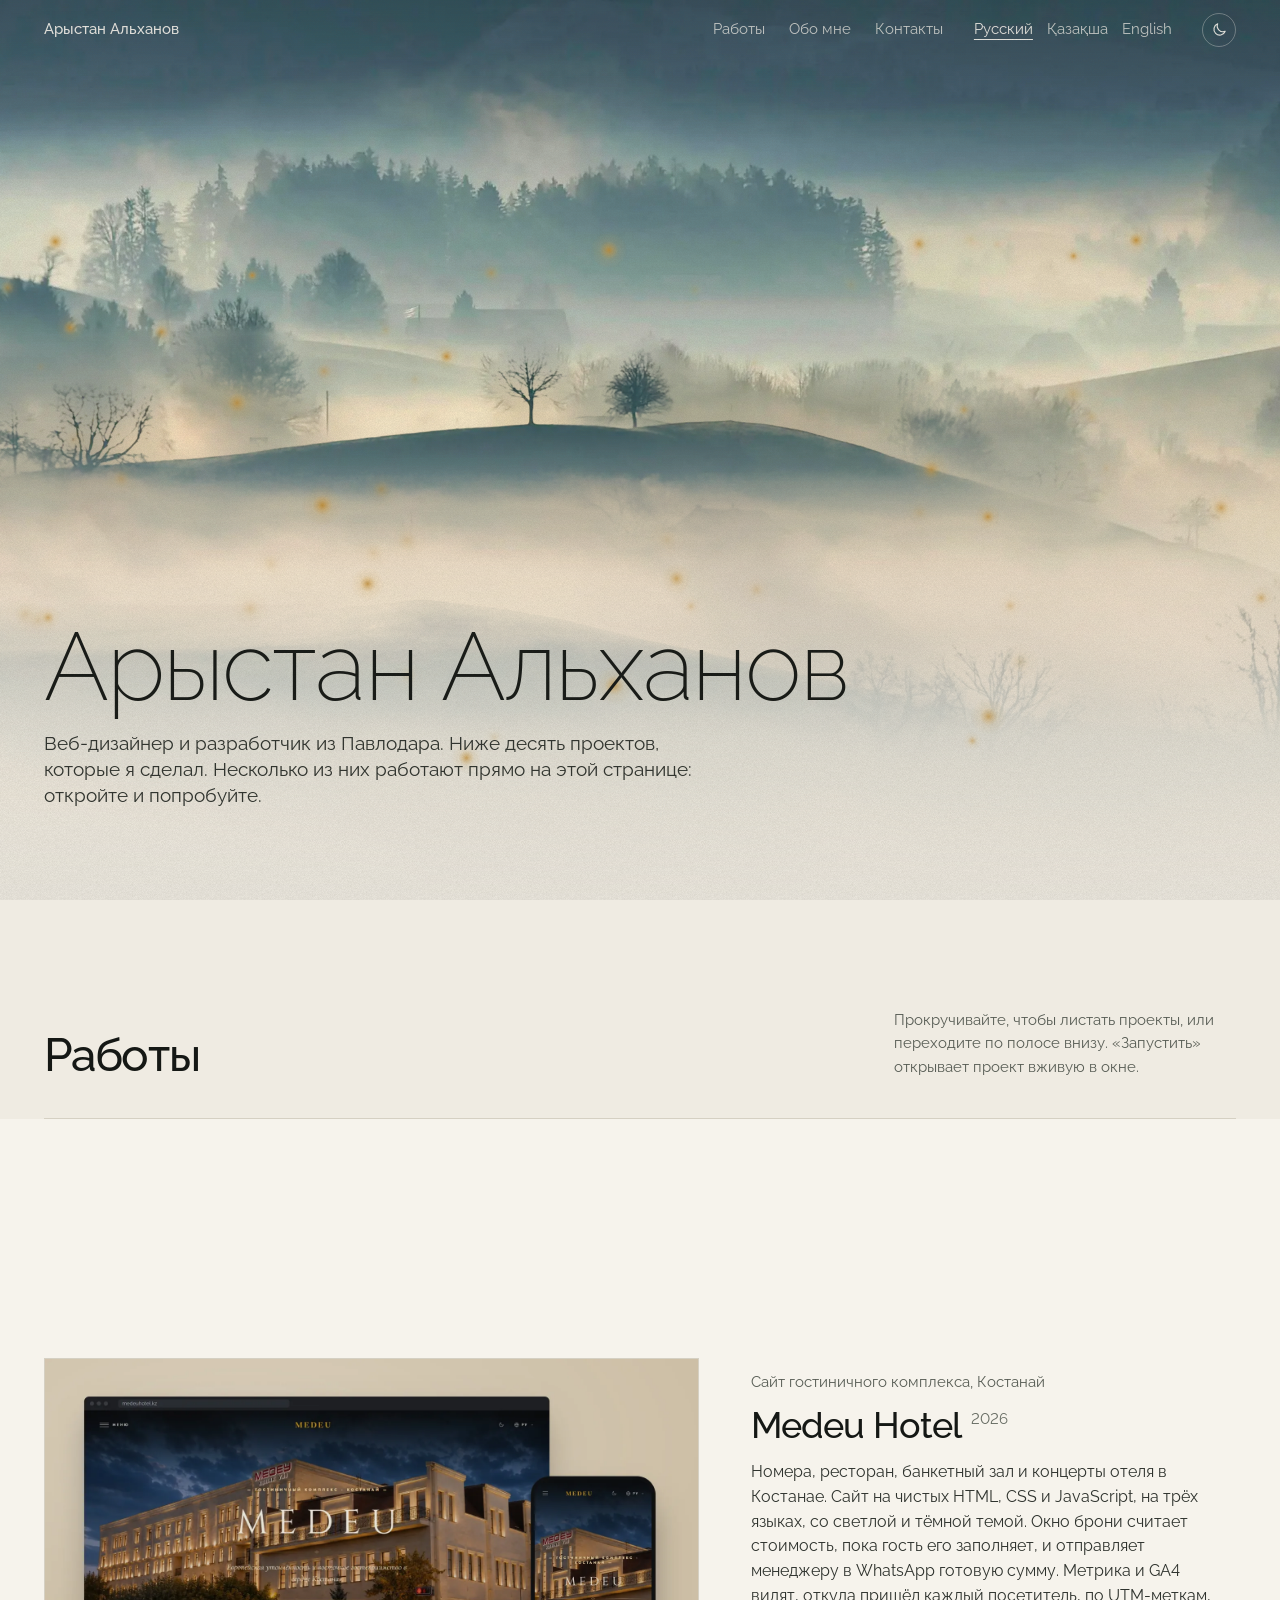
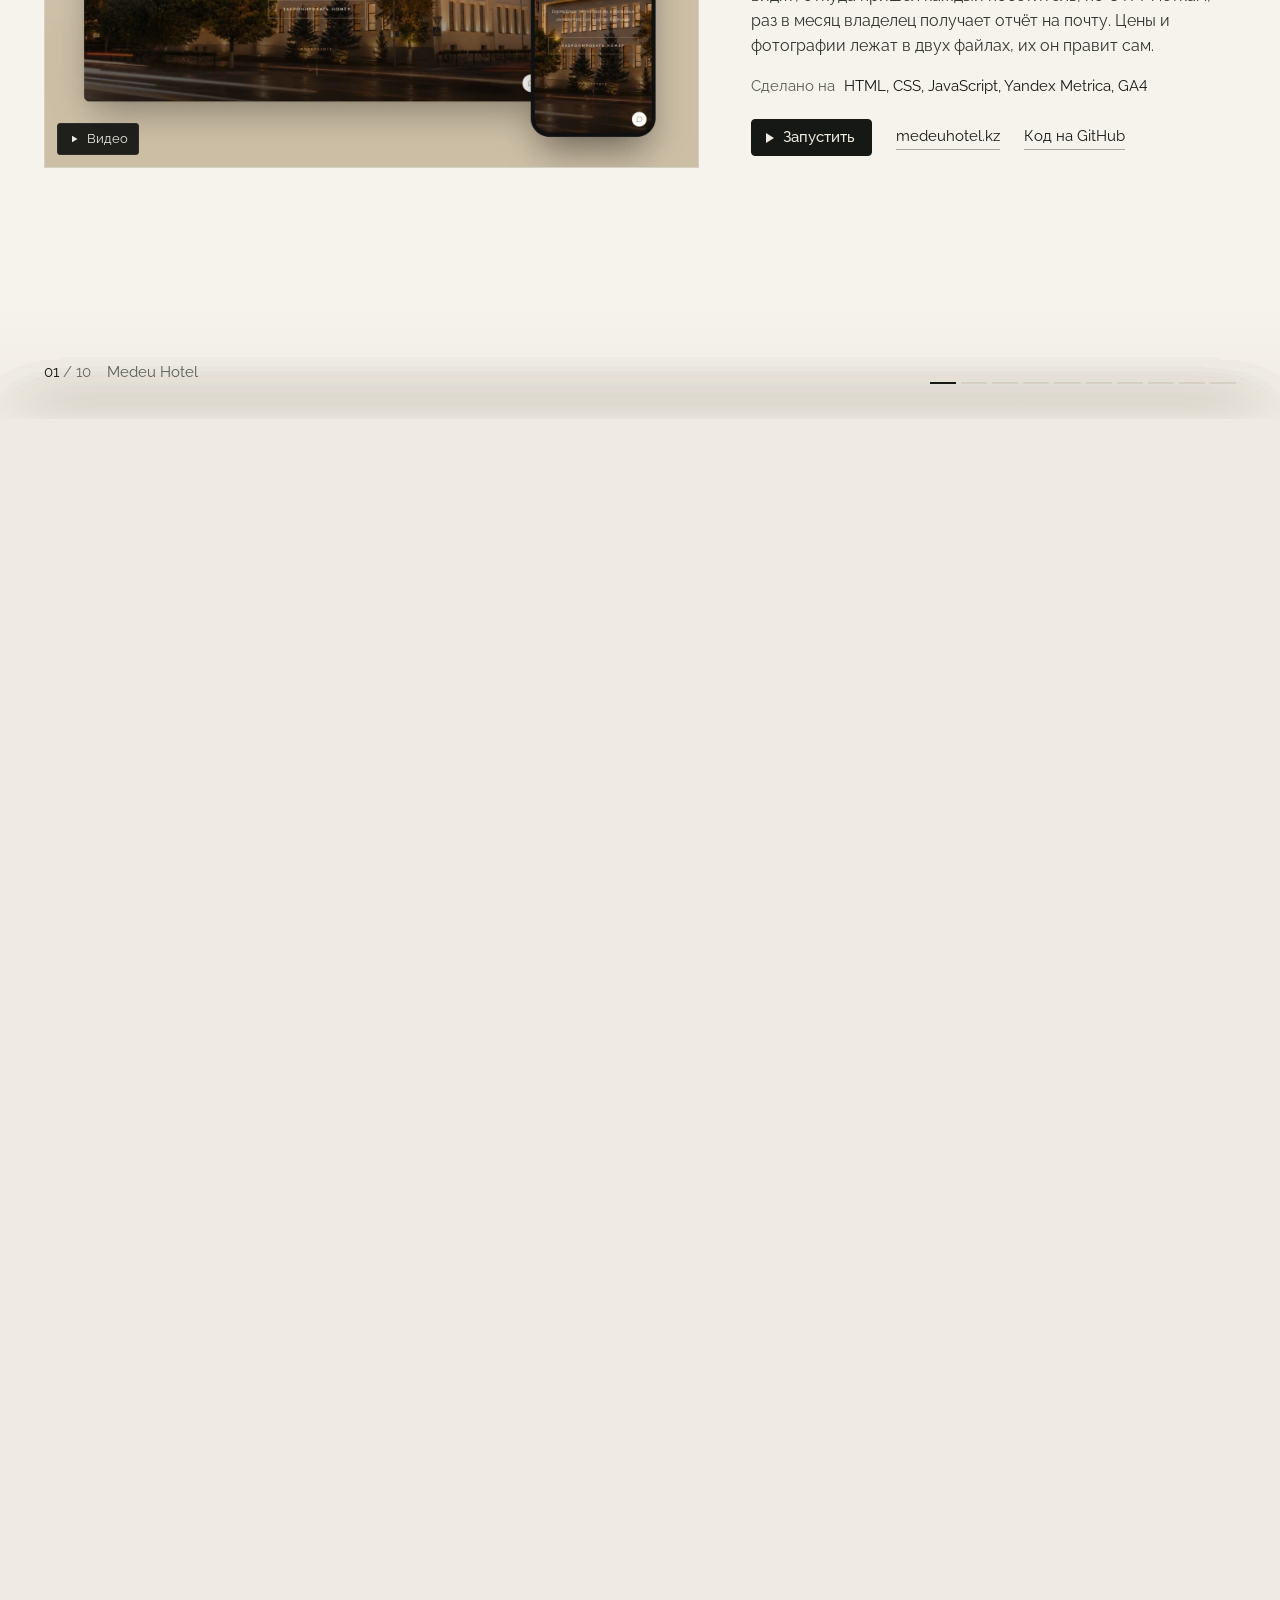
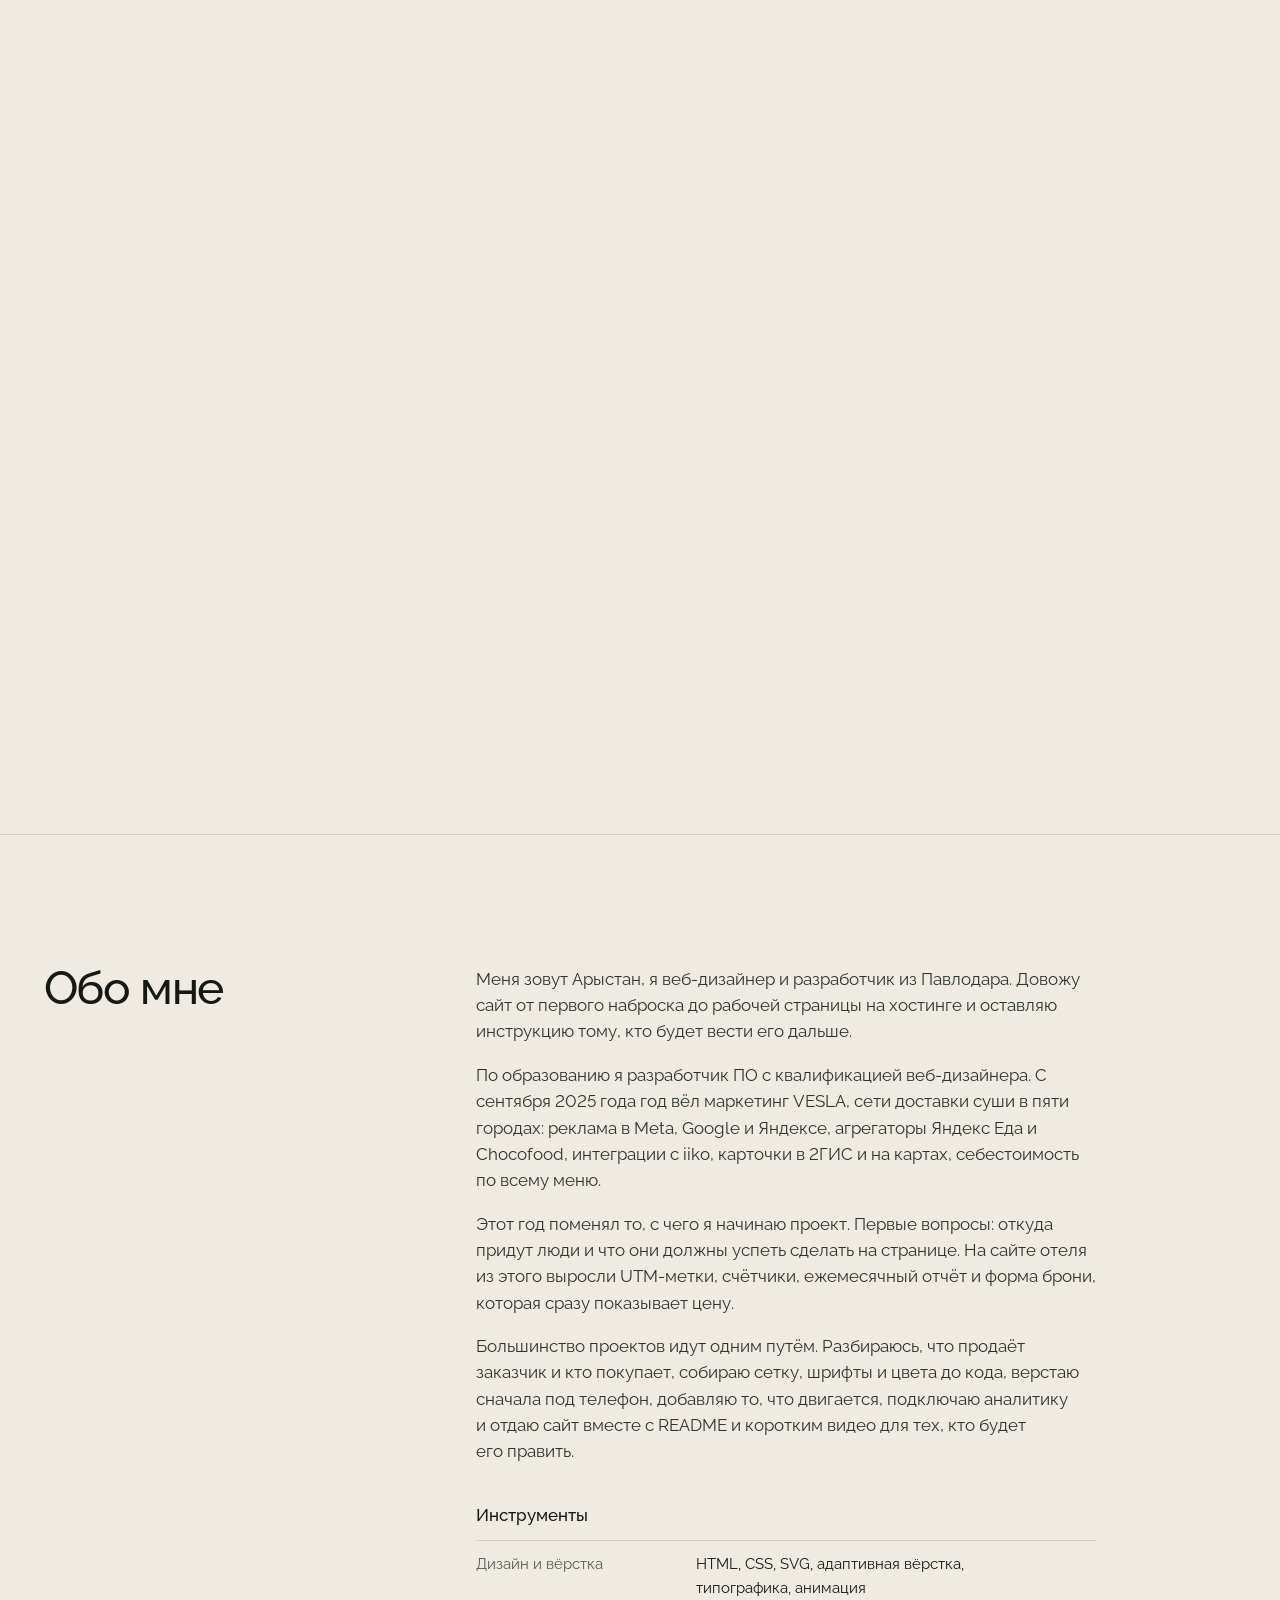
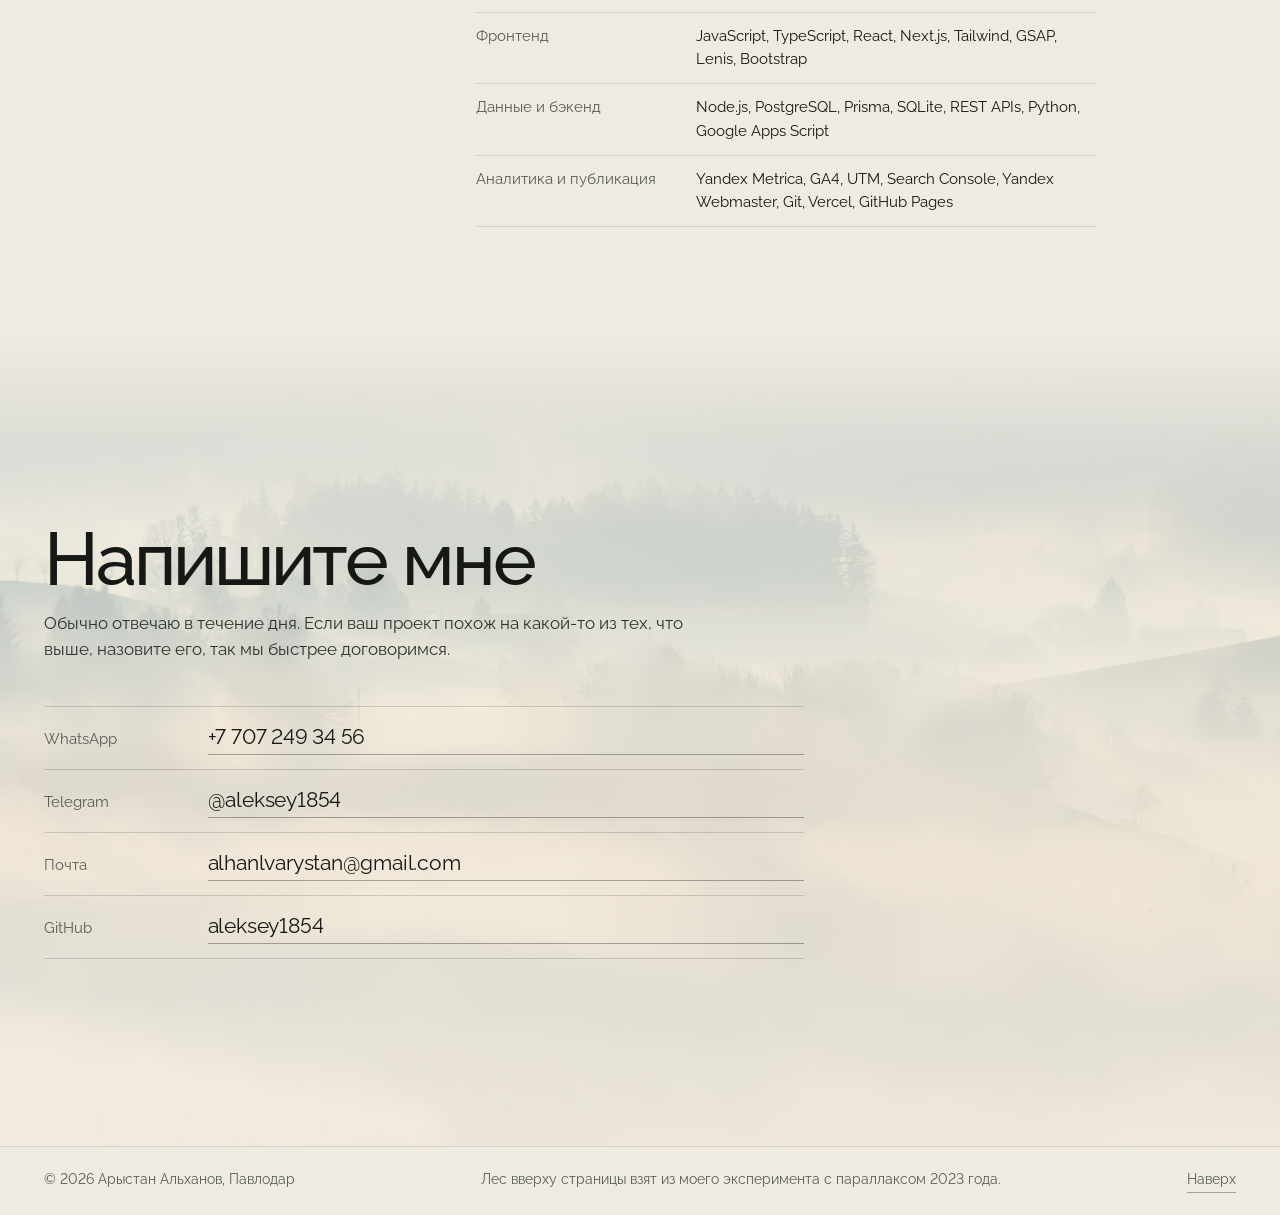
==== commit e82cb63a: "Снимки живых сайтов: компьютер и телефон, зерно на светлой теме сильнее - главный снимок карточки у " ====
--- a/index.html
+++ b/index.html
@@ -92,7 +92,7 @@
 				<article class="work" data-nav="Medeu Hotel">
 					<div class="work__inner">
 						<div class="work__shot" data-shots="assets/video/medeu.mp4|assets/shots/medeu-2.webp|assets/shots/medeu-3.webp" data-live="https://medeuhotel.kz">
-							<img src="assets/shots/medeu.webp" data-t-alt="w1.alt" alt="Первый экран сайта гостиничного комплекса Medeu" width="1280" height="800" loading="lazy">
+							<img src="assets/shots/medeu.webp" data-t-alt="w1.alt" alt="Сайт гостиничного комплекса Medeu на компьютере и телефоне" width="1600" height="1000" loading="lazy">
 						</div>
 						<div class="work__body">
 							<p class="work__kind" data-t="w1.kind">Сайт гостиничного комплекса, Костанай</p>
@@ -112,7 +112,7 @@
 				<article class="work work--flip" data-nav="Sayahat">
 					<div class="work__inner">
 						<div class="work__shot" data-shots="assets/shots/sayahat-2.webp" data-live="https://sayahatkostanay.kz">
-							<img src="assets/shots/sayahat.webp" data-t-alt="w2.alt" alt="Страница каталога сайта рынка «Саяхат»" width="1280" height="800" loading="lazy">
+							<img src="assets/shots/sayahat.webp" data-t-alt="w2.alt" alt="Каталог рынка «Саяхат» на компьютере и телефоне" width="1600" height="1000" loading="lazy">
 						</div>
 						<div class="work__body">
 							<p class="work__kind" data-t="w2.kind">Каталог городского рынка, Костанай</p>
@@ -132,7 +132,7 @@
 				<article class="work" data-nav="Tikhiy Bereg">
 					<div class="work__inner">
 						<div class="work__shot" data-shots="assets/video/turbaza-booking.mp4|assets/shots/turbaza-booking-2.webp|assets/shots/turbaza-booking-3.webp" data-live="https://aleksey1854.github.io/turbaza-booking/">
-							<img src="assets/shots/turbaza-booking.webp" data-t-alt="w3.alt" alt="Первый экран сайта базы отдыха с бронированием" width="1280" height="800" loading="lazy">
+							<img src="assets/shots/turbaza-booking.webp" data-t-alt="w3.alt" alt="Сайт базы отдыха с бронированием на компьютере и телефоне" width="1600" height="1000" loading="lazy">
 						</div>
 						<div class="work__body">
 							<p class="work__kind" data-t="w3.kind">Сайт базы отдыха с бронированием, под Рудным</p>
@@ -152,7 +152,7 @@
 				<article class="work work--flip" data-nav="Tikhiy Bereg, lite">
 					<div class="work__inner">
 						<div class="work__shot" data-shots="assets/shots/turbaza-vitrina-2.webp|assets/shots/turbaza-vitrina-3.webp" data-live="https://aleksey1854.github.io/turbaza-vitrina/">
-							<img src="assets/shots/turbaza-vitrina.webp" data-t-alt="w4.alt" alt="Первый экран сайта базы отдыха с формой заявки" width="1280" height="800" loading="lazy">
+							<img src="assets/shots/turbaza-vitrina.webp" data-t-alt="w4.alt" alt="Лайт-версия сайта базы отдыха: карточки домиков на компьютере, первый экран на телефоне" width="1600" height="1000" loading="lazy">
 						</div>
 						<div class="work__body">
 							<p class="work__kind" data-t="w4.kind">Та же база отдыха, простая версия</p>
@@ -226,7 +226,7 @@
 				<article class="work work--flip" data-nav="Switch on &amp; go">
 					<div class="work__inner">
 						<div class="work__shot" data-shots="assets/video/naila.mp4|assets/shots/naila-2.webp" data-live="https://aleksey1854.github.io/naila-landing/">
-							<img src="assets/shots/naila.webp" data-t-alt="w8.alt" alt="Страница Switch on and go во включённом состоянии" width="1280" height="800" loading="lazy">
+							<img src="assets/shots/naila.webp" data-t-alt="w8.alt" alt="Страница Switch on and go во включённом состоянии на компьютере и телефоне" width="1600" height="1000" loading="lazy">
 						</div>
 						<div class="work__body">
 							<p class="work__kind" data-t="w8.kind">Одностраничник для консультанта в гостеприимстве</p>
@@ -246,7 +246,7 @@
 				<article class="work" data-nav="Forest Vine">
 					<div class="work__inner">
 						<div class="work__shot" data-shots="assets/shots/parallax-2.webp" data-live="https://aleksey1854.github.io/parallax/">
-							<img src="assets/shots/parallax.webp" data-t-alt="w9.alt" alt="Первый экран эксперимента с параллаксом Forest Vine" width="1280" height="800" loading="lazy">
+							<img src="assets/shots/parallax.webp" data-t-alt="w9.alt" alt="Эксперимент с параллаксом Forest Vine на компьютере и телефоне" width="1600" height="1000" loading="lazy">
 						</div>
 						<div class="work__body">
 							<p class="work__kind" data-t="w9.kind">Эксперимент с параллаксом, 2023</p>
@@ -265,7 +265,7 @@
 				<article class="work work--flip" data-nav="3D Scroll">
 					<div class="work__inner">
 						<div class="work__shot" data-live="https://aleksey1854.github.io/3d_scroll_site/">
-							<img src="assets/shots/scroll3d.webp" data-t-alt="w10.alt" alt="Кадры галереи на оси Z" width="1280" height="800" loading="lazy">
+							<img src="assets/shots/scroll3d.webp" data-t-alt="w10.alt" alt="Кадры галереи на оси Z на компьютере и телефоне" width="1600" height="1000" loading="lazy">
 						</div>
 						<div class="work__body">
 							<p class="work__kind" data-t="w10.kind">Эксперимент с глубиной, 2023</p>
--- a/css/main.css
+++ b/css/main.css
@@ -222,8 +222,8 @@
 	inset: 0;
 	z-index: 950;
 	pointer-events: none;
-	opacity: .5;
-	background-image: url("data:image/svg+xml,%3Csvg xmlns='http://www.w3.org/2000/svg' width='180' height='180'%3E%3Cfilter id='n'%3E%3CfeTurbulence type='fractalNoise' baseFrequency='1.5' numOctaves='2' stitchTiles='stitch'/%3E%3CfeColorMatrix values='0 0 0 0 .1  0 0 0 0 .09  0 0 0 0 .07  0 0 0 .14 0'/%3E%3C/filter%3E%3Crect width='100%25' height='100%25' filter='url(%23n)'/%3E%3C/svg%3E");
+	opacity: .8;
+	background-image: url("data:image/svg+xml,%3Csvg xmlns='http://www.w3.org/2000/svg' width='180' height='180'%3E%3Cfilter id='n'%3E%3CfeTurbulence type='fractalNoise' baseFrequency='1.5' numOctaves='2' stitchTiles='stitch'/%3E%3CfeColorMatrix values='0 0 0 0 .08  0 0 0 0 .07  0 0 0 0 .05  0 0 0 .2 0'/%3E%3C/filter%3E%3Crect width='100%25' height='100%25' filter='url(%23n)'/%3E%3C/svg%3E");
 }
 
 :root[data-theme="dark"] body::after {
@@ -1164,7 +1164,7 @@
 .work__more {
 	position: absolute;
 	z-index: 3;
-	right: 12px;
+	left: 12px;
 	bottom: 12px;
 	display: inline-flex;
 	align-items: center;
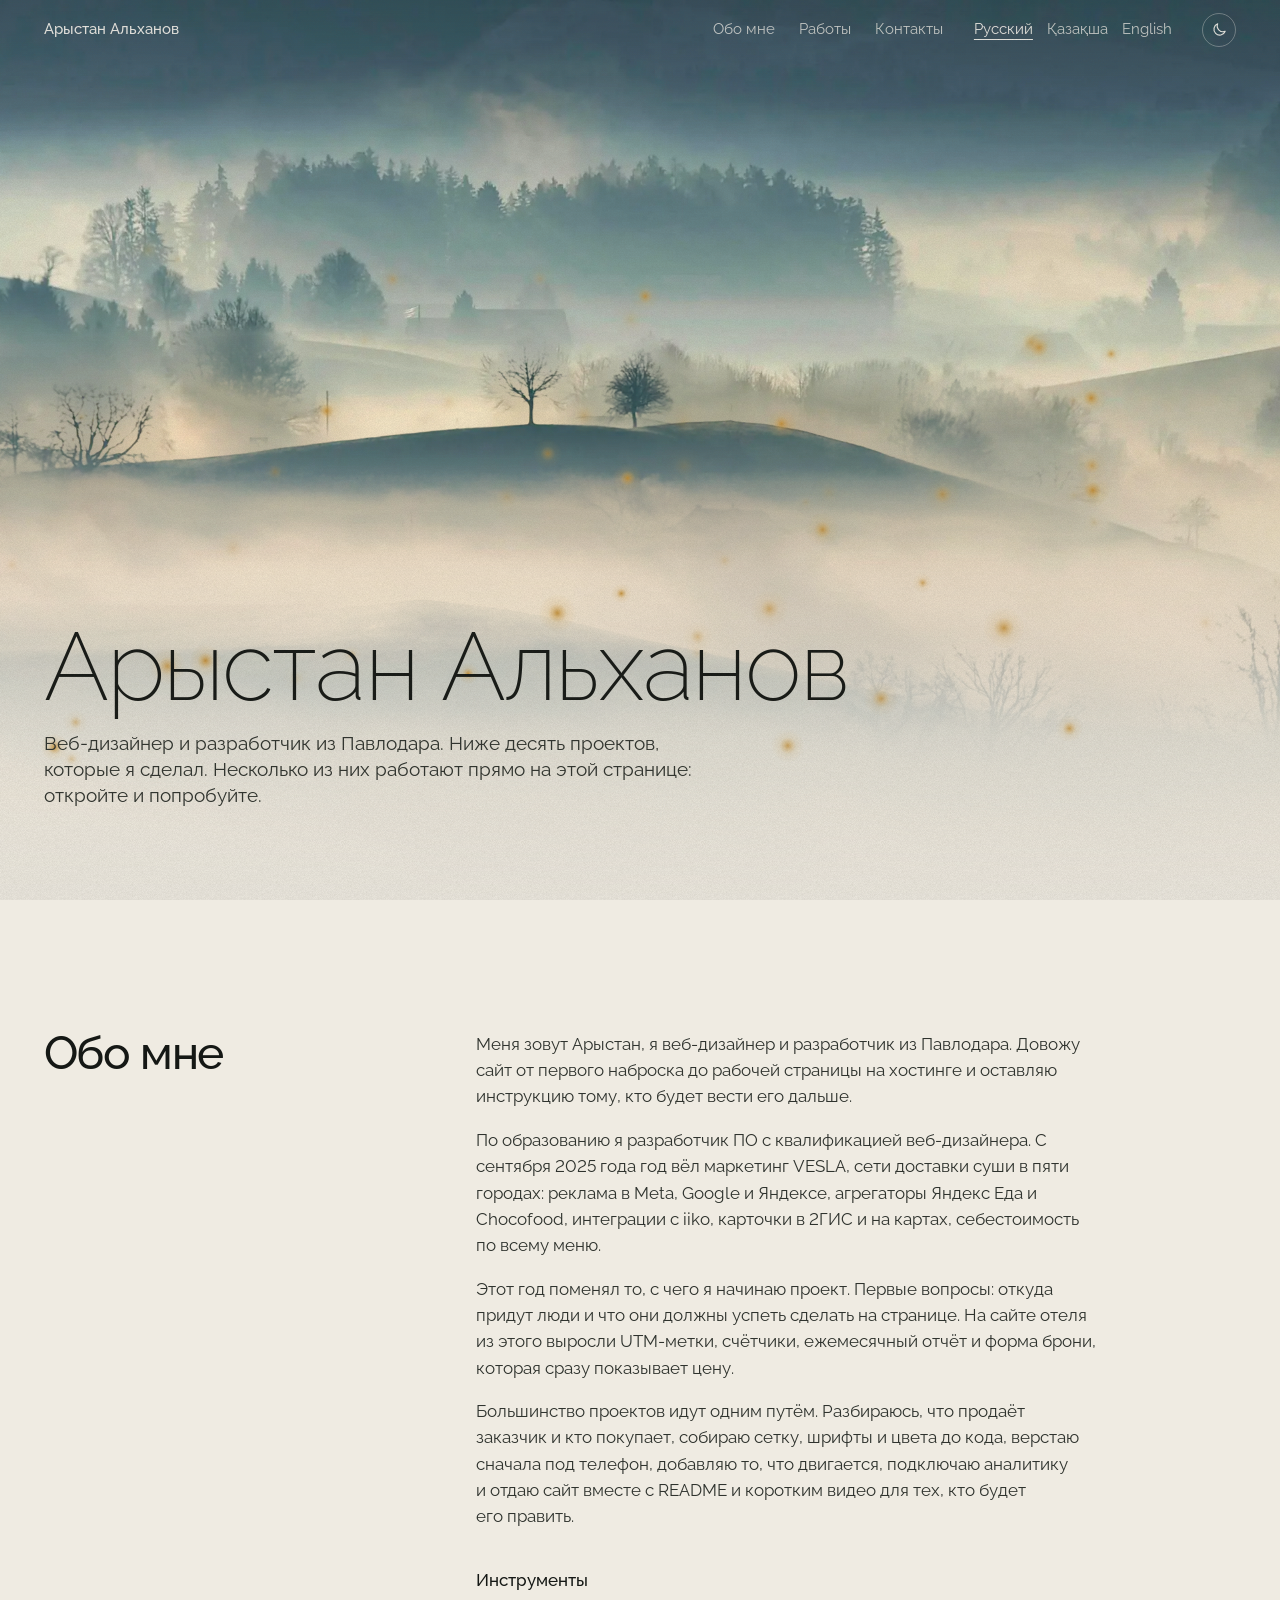
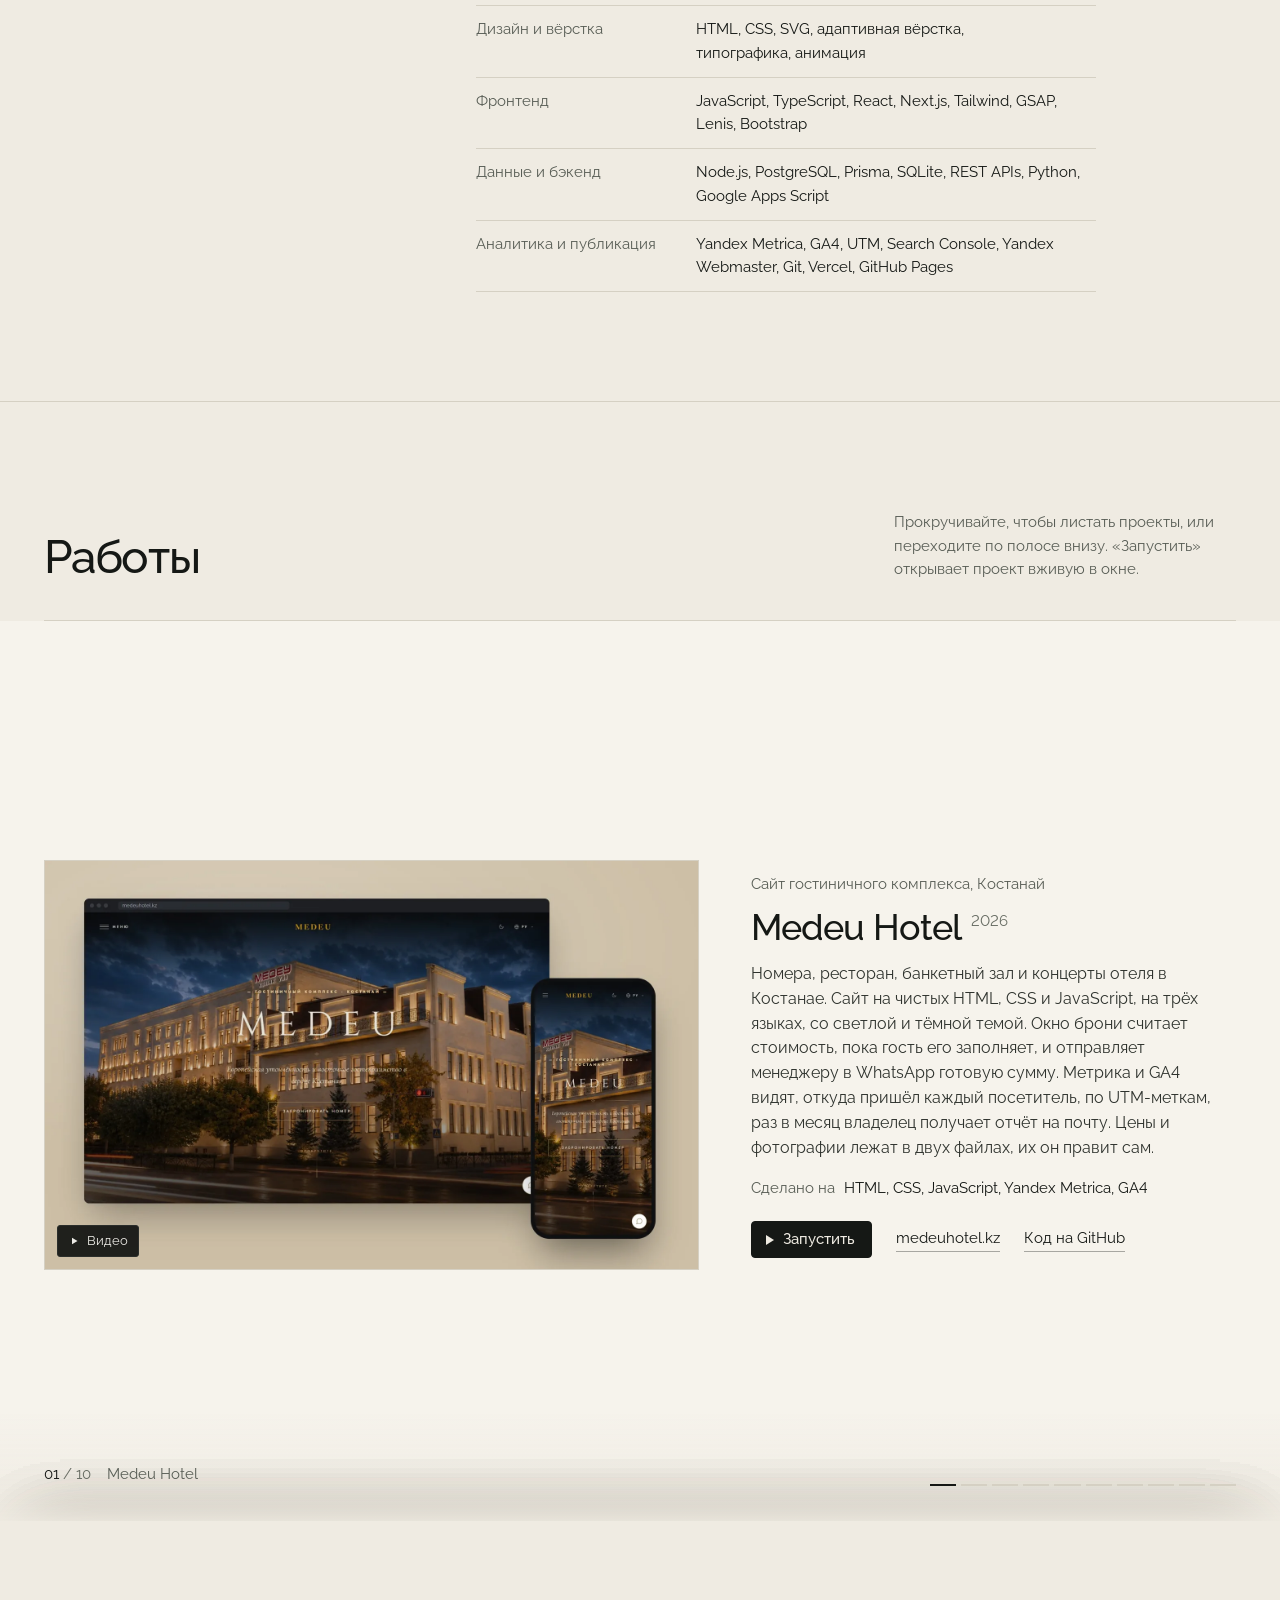
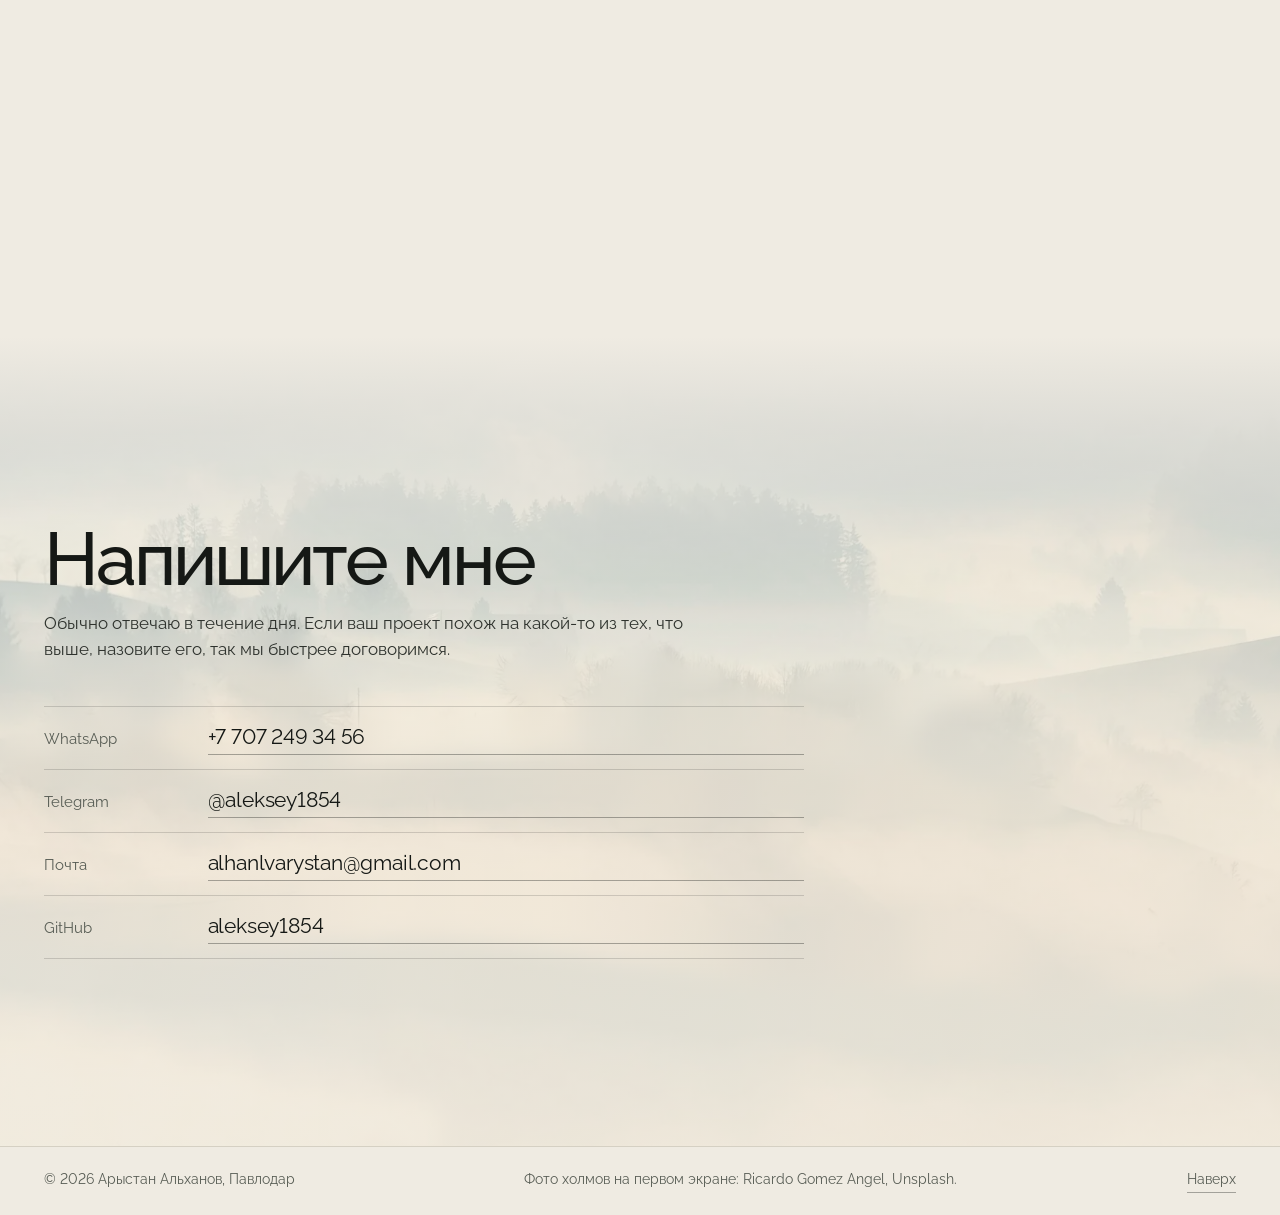
==== commit 142e291e: "Новые концепты, ролик внутри макета, «Обо мне» наверху - концепты EuroOil, контроля качества и Devel" ====
--- a/index.html
+++ b/index.html
@@ -44,8 +44,8 @@
 		<a class="bar__name" href="#top" data-t="hero.name">Арыстан Альханов</a>
 
 		<nav class="bar__nav" data-t-label="nav.sections" aria-label="Разделы">
+			<a href="#about" data-t="nav.about">Обо мне</a>
 			<a href="#work" data-t="nav.work">Работы</a>
-			<a href="#about" data-t="nav.about">Обо мне</a>
 			<a href="#contact" data-t="nav.contact">Контакты</a>
 		</nav>
 
@@ -74,221 +74,6 @@
 					<h1 class="hero__name" id="hero-title" data-t="hero.name">Арыстан Альханов</h1>
 					<p class="hero__lede" data-t="hero.lede">Веб-дизайнер и разработчик из Павлодара. Ниже десять проектов, которые я сделал. Несколько из них работают прямо на этой странице: откройте и попробуйте.</p>
 				</div>
-			</div>
-		</section>
-
-		<section class="works" id="work" aria-labelledby="work-title">
-
-			<div class="shell works__head">
-				<h2 class="h2" id="work-title" data-t="works.title">Работы</h2>
-				<p class="works__hint">
-					<span class="works__hint--deck" data-t="works.hint.deck">Прокручивайте, чтобы листать проекты, или переходите по полосе внизу. «Запустить» открывает проект вживую в окне.</span>
-					<span class="works__hint--flat" data-t="works.hint.flat">Сначала сайты для клиентов, потом внутренние инструменты и два эксперимента со скроллом.</span>
-				</p>
-			</div>
-
-			<div class="works__stage" id="stage">
-
-				<article class="work" data-nav="Medeu Hotel">
-					<div class="work__inner">
-						<div class="work__shot" data-shots="assets/video/medeu.mp4|assets/shots/medeu-2.webp|assets/shots/medeu-3.webp" data-live="https://medeuhotel.kz">
-							<img src="assets/shots/medeu.webp" data-t-alt="w1.alt" alt="Сайт гостиничного комплекса Medeu на компьютере и телефоне" width="1600" height="1000" loading="lazy">
-						</div>
-						<div class="work__body">
-							<p class="work__kind" data-t="w1.kind">Сайт гостиничного комплекса, Костанай</p>
-							<h3 class="work__title"><span data-t="w1.name">Medeu Hotel</span> <span class="work__year">2026</span></h3>
-							<p class="work__text" data-t="w1.text">Номера, ресторан, банкетный зал и концерты отеля в Костанае. Сайт на чистых HTML, CSS и JavaScript, на трёх языках, со светлой и тёмной темой. Окно брони считает стоимость, пока гость его заполняет, и отправляет менеджеру в WhatsApp готовую сумму. Метрика и GA4 видят, откуда пришёл каждый посетитель, по UTM-меткам, раз в месяц владелец получает отчёт на почту. Цены и фотографии лежат в двух файлах, их он правит сам.</p>
-							<p class="work__stack"><span data-t="work.stack">Сделано на</span> HTML, CSS, JavaScript, Yandex Metrica, GA4</p>
-							<p class="work__links">
-								<button class="run" type="button" data-run><span data-t="run.here">Запустить</span></button>
-								<a href="https://medeuhotel.kz" target="_blank" rel="noopener">medeuhotel.kz</a>
-								<a href="https://github.com/aleksey1854/medeu-site" target="_blank" rel="noopener" data-t="link.code">Код на GitHub</a>
-							</p>
-						</div>
-					</div>
-					<span class="work__shade" aria-hidden="true"></span>
-				</article>
-
-				<article class="work work--flip" data-nav="Sayahat">
-					<div class="work__inner">
-						<div class="work__shot" data-shots="assets/shots/sayahat-2.webp" data-live="https://sayahatkostanay.kz">
-							<img src="assets/shots/sayahat.webp" data-t-alt="w2.alt" alt="Каталог рынка «Саяхат» на компьютере и телефоне" width="1600" height="1000" loading="lazy">
-						</div>
-						<div class="work__body">
-							<p class="work__kind" data-t="w2.kind">Каталог городского рынка, Костанай</p>
-							<h3 class="work__title"><span data-t="w2.name">Саяхат</span> <span class="work__year">2026</span></h3>
-							<p class="work__text" data-t="w2.text">Витрина магазинов рынка «Саяхат»: у каждого продавца своя страница, у владельцев кабинеты, есть админка. Люди ищут по-казахски и по-русски, поэтому поиск знает казахские окончания и синонимы между двумя языками. Неточные совпадения появляются, только когда нет точных, движок проверяют пятьдесят тестов. Next.js, Postgres через Prisma, микроразметка JSON-LD для поисковиков. Логотип родился в этом же проекте.</p>
-							<p class="work__stack"><span data-t="work.stack">Сделано на</span> Next.js, TypeScript, Tailwind, Prisma, PostgreSQL</p>
-							<p class="work__links">
-								<button class="run" type="button" data-run><span data-t="run.here">Запустить</span></button>
-								<a href="https://sayahatkostanay.kz" target="_blank" rel="noopener">sayahatkostanay.kz</a>
-								<a href="https://github.com/aleksey1854/sayahat-prototype" target="_blank" rel="noopener" data-t="link.code">Код на GitHub</a>
-							</p>
-						</div>
-					</div>
-					<span class="work__shade" aria-hidden="true"></span>
-				</article>
-
-				<article class="work" data-nav="Tikhiy Bereg">
-					<div class="work__inner">
-						<div class="work__shot" data-shots="assets/video/turbaza-booking.mp4|assets/shots/turbaza-booking-2.webp|assets/shots/turbaza-booking-3.webp" data-live="https://aleksey1854.github.io/turbaza-booking/">
-							<img src="assets/shots/turbaza-booking.webp" data-t-alt="w3.alt" alt="Сайт базы отдыха с бронированием на компьютере и телефоне" width="1600" height="1000" loading="lazy">
-						</div>
-						<div class="work__body">
-							<p class="work__kind" data-t="w3.kind">Сайт базы отдыха с бронированием, под Рудным</p>
-							<h3 class="work__title"><span data-t="w3.name">Тихий Берег</span> <span class="work__year">2026</span></h3>
-							<p class="work__text" data-t="w3.text">Гость выбирает даты и сразу видит, какие домики свободны и сколько стоит отдых, звонить никуда не нужно. У каждого числа в календаре своя цена. Сайт считает будни и выходные отдельно, подбирает домики по числу гостей и рассчитывает предоплату. Один HTML-файл, два языка, летнее и зимнее оформление.</p>
-							<p class="work__stack"><span data-t="work.stack">Сделано на</span> HTML, CSS, JavaScript</p>
-							<p class="work__links">
-								<button class="run" type="button" data-run><span data-t="run.here">Запустить</span></button>
-								<a href="https://github.com/aleksey1854/turbaza-booking" target="_blank" rel="noopener" data-t="link.code">Код на GitHub</a>
-								<span class="work__note" data-t="note.prototype">Прототип для клиента</span>
-							</p>
-						</div>
-					</div>
-					<span class="work__shade" aria-hidden="true"></span>
-				</article>
-
-				<article class="work work--flip" data-nav="Tikhiy Bereg, lite">
-					<div class="work__inner">
-						<div class="work__shot" data-shots="assets/shots/turbaza-vitrina-2.webp|assets/shots/turbaza-vitrina-3.webp" data-live="https://aleksey1854.github.io/turbaza-vitrina/">
-							<img src="assets/shots/turbaza-vitrina.webp" data-t-alt="w4.alt" alt="Лайт-версия сайта базы отдыха: карточки домиков на компьютере, первый экран на телефоне" width="1600" height="1000" loading="lazy">
-						</div>
-						<div class="work__body">
-							<p class="work__kind" data-t="w4.kind">Та же база отдыха, простая версия</p>
-							<h3 class="work__title"><span data-t="w4.name">Тихий Берег, лайт</span> <span class="work__year">2026</span></h3>
-							<p class="work__text" data-t="w4.text">Тот же дизайн и те же тексты, только вместо мгновенной брони форма заявки. Календарь показывает загрузку базы, гость оставляет заявку, администратор её подтверждает. Обе версии я сделал, чтобы заказчик видел, что добавляет более дорогая.</p>
-							<p class="work__stack"><span data-t="work.stack">Сделано на</span> HTML, CSS, JavaScript</p>
-							<p class="work__links">
-								<button class="run" type="button" data-run><span data-t="run.here">Запустить</span></button>
-								<a href="https://github.com/aleksey1854/turbaza-vitrina" target="_blank" rel="noopener" data-t="link.code">Код на GitHub</a>
-								<span class="work__note" data-t="note.prototype">Прототип для клиента</span>
-							</p>
-						</div>
-					</div>
-					<span class="work__shade" aria-hidden="true"></span>
-				</article>
-
-				<article class="work" data-nav="EuroOil">
-					<div class="work__inner">
-						<div class="work__shot" data-shots="assets/shots/eurooil-2.webp|assets/shots/eurooil-3.webp">
-							<span class="work__badge" data-t="badge.concept">Концепт</span>
-							<img src="assets/shots/eurooil.webp" data-t-alt="w5.alt" alt="Концепт редизайна сайта сети АЗС EuroOil" width="1280" height="800" loading="lazy">
-						</div>
-						<div class="work__body">
-							<p class="work__kind" data-t="w5.kind">Сеть АЗС, Павлодарская область. Концепт редизайна</p>
-							<h3 class="work__title"><span data-t="w5.name">EuroOil</span> <span class="work__year">2025</span></h3>
-							<p class="work__text" data-t="w5.text">В 2025 году я сделал для EuroOil семь страниц: главная, адреса, услуги, акции и вакансии, на Bootstrap, со своим переключателем языков поверх виджета перевода. Эта вёрстка устарела, поэтому на снимке концепт редизайна. Первый экран теперь начинается с цен на топливо, ближайшей станции и карты клиента, за этим водитель и приходит. Если ваш сайт тоже устарел, могу так же сделать ему редизайн: содержимое сохраню, вид будет новым.</p>
-							<p class="work__stack"><span data-t="work.stack">Сделано на</span> HTML, CSS, Bootstrap</p>
-						</div>
-					</div>
-					<span class="work__shade" aria-hidden="true"></span>
-				</article>
-
-				<article class="work work--flip" data-nav="Quality control">
-					<div class="work__inner">
-						<div class="work__shot" data-shots="assets/shots/cc1010-2.webp">
-							<span class="work__badge" data-t="badge.concept">Концепт</span>
-							<img src="assets/shots/cc1010.webp" data-t-alt="w6.alt" alt="Концепт интерфейса АРМ контроля качества контакт-центра" width="1280" height="800" loading="lazy">
-						</div>
-						<div class="work__body">
-							<p class="work__kind" data-t="w6.kind">АРМ отдела контроля качества контакт-центра</p>
-							<h3 class="work__title"><span data-t="w6.name">Контроль качества</span> <span class="work__year">2026</span></h3>
-							<p class="work__text" data-t="w6.text">Система оценки звонков для контакт-центра на 175 операторов в десяти группах. Первую версию я написал на Google Apps Script поверх таблиц. Когда система из них выросла, я переписал её на Next.js и Postgres: четырнадцать таблиц, тридцать семь обработчиков API, баллы и отчёты на SQL, пароли с солью и защита от подбора. Новая версия должна была давать ровно те же цифры, что и старая, и это подтверждают 417 проверок паритета. На снимке концепт интерфейса поверх тех же данных.</p>
-							<p class="work__stack"><span data-t="work.stack">Сделано на</span> Next.js, Node.js, PostgreSQL, SQL</p>
-							<p class="work__links">
-								<span class="work__note" data-t="note.internal">Внутренняя система, закрыта для внешних</span>
-							</p>
-						</div>
-					</div>
-					<span class="work__shade" aria-hidden="true"></span>
-				</article>
-
-				<article class="work" data-nav="Developer Hub">
-					<div class="work__inner">
-						<div class="work__shot" data-shots="assets/shots/devhub-2.webp">
-							<span class="work__badge" data-t="badge.concept">Концепт</span>
-							<img src="assets/shots/devhub.webp" data-t-alt="w7.alt" alt="Десктопное приложение Developer Hub с модулями" width="1280" height="800" loading="lazy">
-						</div>
-						<div class="work__body">
-							<p class="work__kind" data-t="w7.kind">Десктопное приложение для своей рутины</p>
-							<h3 class="work__title"><span data-t="w7.name">Developer Hub</span> <span class="work__year">2026</span></h3>
-							<p class="work__text" data-t="w7.text">Дом для моих Python-скриптов. Кладу папку в modules/, и она появляется в боковом меню. Модулей пока шесть: транскрибация (faster-whisper прямо на компьютере, pyannote различает говорящих, затем модель разбирает расшифровку), сжатие видео, парсер документов, поиск дублей в музыке, импорт в Excel и чат с OneAPI. На снимке следующий шаг: форма, которая сама собирается из манифеста модуля.</p>
-							<p class="work__stack"><span data-t="work.stack">Сделано на</span> Tauri 2, React 19, TypeScript, Python</p>
-							<p class="work__links">
-								<span class="work__note" data-t="note.personal">Личный инструмент</span>
-							</p>
-						</div>
-					</div>
-					<span class="work__shade" aria-hidden="true"></span>
-				</article>
-
-				<article class="work work--flip" data-nav="Switch on &amp; go">
-					<div class="work__inner">
-						<div class="work__shot" data-shots="assets/video/naila.mp4|assets/shots/naila-2.webp" data-live="https://aleksey1854.github.io/naila-landing/">
-							<img src="assets/shots/naila.webp" data-t-alt="w8.alt" alt="Страница Switch on and go во включённом состоянии на компьютере и телефоне" width="1600" height="1000" loading="lazy">
-						</div>
-						<div class="work__body">
-							<p class="work__kind" data-t="w8.kind">Одностраничник для консультанта в гостеприимстве</p>
-							<h3 class="work__title"><span data-t="w8.name">Switch on &amp; go</span> <span class="work__year">2026</span></h3>
-							<p class="work__text" data-t="w8.text">Заказчица прислала голосовые с одним требованием: сайт должен быть тумблером. Пока он выключен, страница стоит в холодном сером металле. Щелчок, и она теплеет и показывает оффер и контакты. Триста строк в одном файле, ни одной картинки.</p>
-							<p class="work__stack"><span data-t="work.stack">Сделано на</span> HTML, CSS, JavaScript</p>
-							<p class="work__links">
-								<button class="run" type="button" data-run><span data-t="run.here">Запустить</span></button>
-								<a href="https://github.com/aleksey1854/naila-landing" target="_blank" rel="noopener" data-t="link.code">Код на GitHub</a>
-								<span class="work__note" data-t="note.client">Проект клиента</span>
-							</p>
-						</div>
-					</div>
-					<span class="work__shade" aria-hidden="true"></span>
-				</article>
-
-				<article class="work" data-nav="Forest Vine">
-					<div class="work__inner">
-						<div class="work__shot" data-shots="assets/shots/parallax-2.webp" data-live="https://aleksey1854.github.io/parallax/">
-							<img src="assets/shots/parallax.webp" data-t-alt="w9.alt" alt="Эксперимент с параллаксом Forest Vine на компьютере и телефоне" width="1600" height="1000" loading="lazy">
-						</div>
-						<div class="work__body">
-							<p class="work__kind" data-t="w9.kind">Эксперимент с параллаксом, 2023</p>
-							<h3 class="work__title"><span data-t="w9.name">Forest Vine</span> <span class="work__year">2023</span></h3>
-							<p class="work__text" data-t="w9.text">Три слоя леса едут с разной скоростью. Положение прокрутки уходит в CSS-переменную, а мягкость движению даёт обычный CSS-transition на трансформе. GSAP только сглаживает прокрутку страницы. Лес в начале этого сайта взят отсюда.</p>
-							<p class="work__stack"><span data-t="work.stack">Сделано на</span> CSS, JavaScript, GSAP</p>
-							<p class="work__links">
-								<button class="run" type="button" data-run><span data-t="run.here">Запустить</span></button>
-								<a href="https://github.com/aleksey1854/parallax" target="_blank" rel="noopener" data-t="link.code">Код на GitHub</a>
-							</p>
-						</div>
-					</div>
-					<span class="work__shade" aria-hidden="true"></span>
-				</article>
-
-				<article class="work work--flip" data-nav="3D Scroll">
-					<div class="work__inner">
-						<div class="work__shot" data-live="https://aleksey1854.github.io/3d_scroll_site/">
-							<img src="assets/shots/scroll3d.webp" data-t-alt="w10.alt" alt="Кадры галереи на оси Z на компьютере и телефоне" width="1600" height="1000" loading="lazy">
-						</div>
-						<div class="work__body">
-							<p class="work__kind" data-t="w10.kind">Эксперимент с глубиной, 2023</p>
-							<h3 class="work__title"><span data-t="w10.name">3D Scroll</span> <span class="work__year">2023</span></h3>
-							<p class="work__text" data-t="w10.text">Галерея, которая при прокрутке уходит в экран. Кадры стоят на оси Z и пролетают мимо зрителя. Работает на CSS perspective, preserve-3d и нескольких строках арифметики, без библиотек.</p>
-							<p class="work__stack"><span data-t="work.stack">Сделано на</span> CSS 3D, JavaScript</p>
-							<p class="work__links">
-								<button class="run" type="button" data-run><span data-t="run.here">Запустить</span></button>
-								<a href="https://github.com/aleksey1854/3d_scroll_site" target="_blank" rel="noopener" data-t="link.code">Код на GitHub</a>
-							</p>
-						</div>
-					</div>
-					<span class="work__shade" aria-hidden="true"></span>
-				</article>
-
-				<div class="stage-hud">
-					<div class="stage-hud__left" aria-hidden="true">
-						<div class="stage-count"><span id="count">01</span> <small>/ 10</small></div>
-						<div class="stage-now" id="stageNow">Medeu Hotel</div>
-					</div>
-					<ul class="stage-nav" id="stageNav" data-t-label="works.jump" aria-label="Перейти к проекту"></ul>
-				</div>
-
 			</div>
 		</section>
 
@@ -310,6 +95,221 @@
 						<div><dt data-t="tools.ship">Аналитика и публикация</dt><dd>Yandex Metrica, GA4, UTM, Search Console, Yandex Webmaster, Git, Vercel, GitHub Pages</dd></div>
 					</dl>
 				</div>
+			</div>
+		</section>
+
+		<section class="works" id="work" aria-labelledby="work-title">
+
+			<div class="shell works__head">
+				<h2 class="h2" id="work-title" data-t="works.title">Работы</h2>
+				<p class="works__hint">
+					<span class="works__hint--deck" data-t="works.hint.deck">Прокручивайте, чтобы листать проекты, или переходите по полосе внизу. «Запустить» открывает проект вживую в окне.</span>
+					<span class="works__hint--flat" data-t="works.hint.flat">Сначала сайты для клиентов, потом внутренние инструменты и два эксперимента со скроллом.</span>
+				</p>
+			</div>
+
+			<div class="works__stage" id="stage">
+
+				<article class="work" data-nav="Medeu Hotel">
+					<div class="work__inner">
+						<div class="work__shot" data-shots="assets/video/medeu.mp4|assets/shots/medeu-2.webp|assets/shots/medeu-3.webp" data-live="https://medeuhotel.kz">
+							<img src="assets/shots/medeu.webp" data-t-alt="w1.alt" alt="Сайт гостиничного комплекса Medeu на компьютере и телефоне" width="1600" height="1000" loading="lazy">
+						</div>
+						<div class="work__body">
+							<p class="work__kind" data-t="w1.kind">Сайт гостиничного комплекса, Костанай</p>
+							<h3 class="work__title"><span data-t="w1.name">Medeu Hotel</span> <span class="work__year">2026</span></h3>
+							<p class="work__text" data-t="w1.text">Номера, ресторан, банкетный зал и концерты отеля в Костанае. Сайт на чистых HTML, CSS и JavaScript, на трёх языках, со светлой и тёмной темой. Окно брони считает стоимость, пока гость его заполняет, и отправляет менеджеру в WhatsApp готовую сумму. Метрика и GA4 видят, откуда пришёл каждый посетитель, по UTM-меткам, раз в месяц владелец получает отчёт на почту. Цены и фотографии лежат в двух файлах, их он правит сам.</p>
+							<p class="work__stack"><span data-t="work.stack">Сделано на</span> HTML, CSS, JavaScript, Yandex Metrica, GA4</p>
+							<p class="work__links">
+								<button class="run" type="button" data-run><span data-t="run.here">Запустить</span></button>
+								<a href="https://medeuhotel.kz" target="_blank" rel="noopener">medeuhotel.kz</a>
+								<a href="https://github.com/aleksey1854/medeu-site" target="_blank" rel="noopener" data-t="link.code">Код на GitHub</a>
+							</p>
+						</div>
+					</div>
+					<span class="work__shade" aria-hidden="true"></span>
+				</article>
+
+				<article class="work work--flip" data-nav="Sayahat">
+					<div class="work__inner">
+						<div class="work__shot" data-shots="assets/shots/sayahat-2.webp" data-live="https://sayahatkostanay.kz">
+							<img src="assets/shots/sayahat.webp" data-t-alt="w2.alt" alt="Каталог рынка «Саяхат» на компьютере и телефоне" width="1600" height="1000" loading="lazy">
+						</div>
+						<div class="work__body">
+							<p class="work__kind" data-t="w2.kind">Каталог городского рынка, Костанай</p>
+							<h3 class="work__title"><span data-t="w2.name">Саяхат</span> <span class="work__year">2026</span></h3>
+							<p class="work__text" data-t="w2.text">Витрина магазинов рынка «Саяхат»: у каждого продавца своя страница, у владельцев кабинеты, есть админка. Люди ищут по-казахски и по-русски, поэтому поиск знает казахские окончания и синонимы между двумя языками. Неточные совпадения появляются, только когда нет точных, движок проверяют пятьдесят тестов. Next.js, Postgres через Prisma, микроразметка JSON-LD для поисковиков. Логотип родился в этом же проекте.</p>
+							<p class="work__stack"><span data-t="work.stack">Сделано на</span> Next.js, TypeScript, Tailwind, Prisma, PostgreSQL</p>
+							<p class="work__links">
+								<button class="run" type="button" data-run><span data-t="run.here">Запустить</span></button>
+								<a href="https://sayahatkostanay.kz" target="_blank" rel="noopener">sayahatkostanay.kz</a>
+								<a href="https://github.com/aleksey1854/sayahat-prototype" target="_blank" rel="noopener" data-t="link.code">Код на GitHub</a>
+							</p>
+						</div>
+					</div>
+					<span class="work__shade" aria-hidden="true"></span>
+				</article>
+
+				<article class="work" data-nav="Tikhiy Bereg">
+					<div class="work__inner">
+						<div class="work__shot" data-shots="assets/video/turbaza-booking.mp4|assets/shots/turbaza-booking-2.webp|assets/shots/turbaza-booking-3.webp" data-live="https://aleksey1854.github.io/turbaza-booking/">
+							<img src="assets/shots/turbaza-booking.webp" data-t-alt="w3.alt" alt="Сайт базы отдыха с бронированием на компьютере и телефоне" width="1600" height="1000" loading="lazy">
+						</div>
+						<div class="work__body">
+							<p class="work__kind" data-t="w3.kind">Сайт базы отдыха с бронированием, под Рудным</p>
+							<h3 class="work__title"><span data-t="w3.name">Тихий Берег</span> <span class="work__year">2026</span></h3>
+							<p class="work__text" data-t="w3.text">Гость выбирает даты и сразу видит, какие домики свободны и сколько стоит отдых, звонить никуда не нужно. У каждого числа в календаре своя цена. Сайт считает будни и выходные отдельно, подбирает домики по числу гостей и рассчитывает предоплату. Один HTML-файл, два языка, летнее и зимнее оформление.</p>
+							<p class="work__stack"><span data-t="work.stack">Сделано на</span> HTML, CSS, JavaScript</p>
+							<p class="work__links">
+								<button class="run" type="button" data-run><span data-t="run.here">Запустить</span></button>
+								<a href="https://github.com/aleksey1854/turbaza-booking" target="_blank" rel="noopener" data-t="link.code">Код на GitHub</a>
+								<span class="work__note" data-t="note.prototype">Прототип для клиента</span>
+							</p>
+						</div>
+					</div>
+					<span class="work__shade" aria-hidden="true"></span>
+				</article>
+
+				<article class="work work--flip" data-nav="Tikhiy Bereg, lite">
+					<div class="work__inner">
+						<div class="work__shot" data-shots="assets/shots/turbaza-vitrina-2.webp|assets/shots/turbaza-vitrina-3.webp" data-live="https://aleksey1854.github.io/turbaza-vitrina/">
+							<img src="assets/shots/turbaza-vitrina.webp" data-t-alt="w4.alt" alt="Лайт-версия сайта базы отдыха: карточки домиков на компьютере, первый экран на телефоне" width="1600" height="1000" loading="lazy">
+						</div>
+						<div class="work__body">
+							<p class="work__kind" data-t="w4.kind">Та же база отдыха, простая версия</p>
+							<h3 class="work__title"><span data-t="w4.name">Тихий Берег, лайт</span> <span class="work__year">2026</span></h3>
+							<p class="work__text" data-t="w4.text">Тот же дизайн и те же тексты, только вместо мгновенной брони форма заявки. Календарь показывает загрузку базы, гость оставляет заявку, администратор её подтверждает. Обе версии я сделал, чтобы заказчик видел, что добавляет более дорогая.</p>
+							<p class="work__stack"><span data-t="work.stack">Сделано на</span> HTML, CSS, JavaScript</p>
+							<p class="work__links">
+								<button class="run" type="button" data-run><span data-t="run.here">Запустить</span></button>
+								<a href="https://github.com/aleksey1854/turbaza-vitrina" target="_blank" rel="noopener" data-t="link.code">Код на GitHub</a>
+								<span class="work__note" data-t="note.prototype">Прототип для клиента</span>
+							</p>
+						</div>
+					</div>
+					<span class="work__shade" aria-hidden="true"></span>
+				</article>
+
+				<article class="work" data-nav="EuroOil">
+					<div class="work__inner">
+						<div class="work__shot" data-shots="assets/shots/eurooil-2.webp|assets/shots/eurooil-3.webp">
+							<span class="work__badge" data-t="badge.concept">Концепт</span>
+							<img src="assets/shots/eurooil.webp" data-t-alt="w5.alt" alt="Концепт редизайна EuroOil: ценовая стела на первом экране, ближайшие станции и мобильная версия" width="1600" height="1000" loading="lazy">
+						</div>
+						<div class="work__body">
+							<p class="work__kind" data-t="w5.kind">Сеть АЗС, Павлодарская область. Концепт редизайна</p>
+							<h3 class="work__title"><span data-t="w5.name">EuroOil</span> <span class="work__year">2025</span></h3>
+							<p class="work__text" data-t="w5.text">В 2025 году я сделал для EuroOil семь страниц: главная, адреса, услуги, акции и вакансии, на Bootstrap, со своим переключателем языков поверх виджета перевода. Эта вёрстка устарела, поэтому на снимке концепт редизайна. Первый экран теперь начинается с цен на топливо, ближайшей станции и карты клиента, за этим водитель и приходит. Если ваш сайт тоже устарел, могу так же сделать ему редизайн: содержимое сохраню, вид будет новым.</p>
+							<p class="work__stack"><span data-t="work.stack">Сделано на</span> HTML, CSS, Bootstrap</p>
+						</div>
+					</div>
+					<span class="work__shade" aria-hidden="true"></span>
+				</article>
+
+				<article class="work work--flip" data-nav="Quality control">
+					<div class="work__inner">
+						<div class="work__shot" data-shots="assets/shots/cc1010-2.webp">
+							<span class="work__badge" data-t="badge.concept">Концепт</span>
+							<img src="assets/shots/cc1010.webp" data-t-alt="w6.alt" alt="Концепт рабочего места оценки звонков: расшифровка звонка и оценочный лист с весами" width="1600" height="1000" loading="lazy">
+						</div>
+						<div class="work__body">
+							<p class="work__kind" data-t="w6.kind">АРМ отдела контроля качества контакт-центра</p>
+							<h3 class="work__title"><span data-t="w6.name">Контроль качества</span> <span class="work__year">2026</span></h3>
+							<p class="work__text" data-t="w6.text">Система оценки звонков для контакт-центра на 175 операторов в десяти группах. Первую версию я написал на Google Apps Script поверх таблиц. Когда система из них выросла, я переписал её на Next.js и Postgres: четырнадцать таблиц, тридцать семь обработчиков API, баллы и отчёты на SQL, пароли с солью и защита от подбора. Новая версия должна была давать ровно те же цифры, что и старая, и это подтверждают 417 проверок паритета. На снимке концепт интерфейса поверх тех же данных.</p>
+							<p class="work__stack"><span data-t="work.stack">Сделано на</span> Next.js, Node.js, PostgreSQL, SQL</p>
+							<p class="work__links">
+								<span class="work__note" data-t="note.internal">Внутренняя система, закрыта для внешних</span>
+							</p>
+						</div>
+					</div>
+					<span class="work__shade" aria-hidden="true"></span>
+				</article>
+
+				<article class="work" data-nav="Developer Hub">
+					<div class="work__inner">
+						<div class="work__shot" data-shots="assets/shots/devhub-2.webp">
+							<span class="work__badge" data-t="badge.concept">Концепт</span>
+							<img src="assets/shots/devhub.webp" data-t-alt="w7.alt" alt="Концепт Developer Hub: список модулей, форма сжатия видео и живой лог" width="1600" height="1000" loading="lazy">
+						</div>
+						<div class="work__body">
+							<p class="work__kind" data-t="w7.kind">Десктопное приложение для своей рутины</p>
+							<h3 class="work__title"><span data-t="w7.name">Developer Hub</span> <span class="work__year">2026</span></h3>
+							<p class="work__text" data-t="w7.text">Дом для моих Python-скриптов. Кладу папку в modules/, и она появляется в боковом меню. Модулей пока шесть: транскрибация (faster-whisper прямо на компьютере, pyannote различает говорящих, затем модель разбирает расшифровку), сжатие видео, парсер документов, поиск дублей в музыке, импорт в Excel и чат с OneAPI. На снимке следующий шаг: форма, которая сама собирается из манифеста модуля.</p>
+							<p class="work__stack"><span data-t="work.stack">Сделано на</span> Tauri 2, React 19, TypeScript, Python</p>
+							<p class="work__links">
+								<span class="work__note" data-t="note.personal">Личный инструмент</span>
+							</p>
+						</div>
+					</div>
+					<span class="work__shade" aria-hidden="true"></span>
+				</article>
+
+				<article class="work work--flip" data-nav="Switch on &amp; go">
+					<div class="work__inner">
+						<div class="work__shot" data-shots="assets/video/naila.mp4|assets/shots/naila-2.webp" data-live="https://aleksey1854.github.io/naila-landing/">
+							<img src="assets/shots/naila.webp" data-t-alt="w8.alt" alt="Страница Switch on and go во включённом состоянии на компьютере и телефоне" width="1600" height="1000" loading="lazy">
+						</div>
+						<div class="work__body">
+							<p class="work__kind" data-t="w8.kind">Одностраничник для консультанта в гостеприимстве</p>
+							<h3 class="work__title"><span data-t="w8.name">Switch on &amp; go</span> <span class="work__year">2026</span></h3>
+							<p class="work__text" data-t="w8.text">Заказчица прислала голосовые с одним требованием: сайт должен быть тумблером. Пока он выключен, страница стоит в холодном сером металле. Щелчок, и она теплеет и показывает оффер и контакты. Триста строк в одном файле, ни одной картинки.</p>
+							<p class="work__stack"><span data-t="work.stack">Сделано на</span> HTML, CSS, JavaScript</p>
+							<p class="work__links">
+								<button class="run" type="button" data-run><span data-t="run.here">Запустить</span></button>
+								<a href="https://github.com/aleksey1854/naila-landing" target="_blank" rel="noopener" data-t="link.code">Код на GitHub</a>
+								<span class="work__note" data-t="note.client">Проект клиента</span>
+							</p>
+						</div>
+					</div>
+					<span class="work__shade" aria-hidden="true"></span>
+				</article>
+
+				<article class="work" data-nav="Forest Vine">
+					<div class="work__inner">
+						<div class="work__shot" data-shots="assets/shots/parallax-2.webp" data-live="https://aleksey1854.github.io/parallax/">
+							<img src="assets/shots/parallax.webp" data-t-alt="w9.alt" alt="Эксперимент с параллаксом Forest Vine на компьютере и телефоне" width="1600" height="1000" loading="lazy">
+						</div>
+						<div class="work__body">
+							<p class="work__kind" data-t="w9.kind">Эксперимент с параллаксом, 2023</p>
+							<h3 class="work__title"><span data-t="w9.name">Forest Vine</span> <span class="work__year">2023</span></h3>
+							<p class="work__text" data-t="w9.text">Три слоя леса едут с разной скоростью. Положение прокрутки уходит в CSS-переменную, а мягкость движению даёт обычный CSS-transition на трансформе. GSAP только сглаживает прокрутку страницы. Лес в начале этого сайта взят отсюда.</p>
+							<p class="work__stack"><span data-t="work.stack">Сделано на</span> CSS, JavaScript, GSAP</p>
+							<p class="work__links">
+								<button class="run" type="button" data-run><span data-t="run.here">Запустить</span></button>
+								<a href="https://github.com/aleksey1854/parallax" target="_blank" rel="noopener" data-t="link.code">Код на GitHub</a>
+							</p>
+						</div>
+					</div>
+					<span class="work__shade" aria-hidden="true"></span>
+				</article>
+
+				<article class="work work--flip" data-nav="3D Scroll">
+					<div class="work__inner">
+						<div class="work__shot" data-live="https://aleksey1854.github.io/3d_scroll_site/">
+							<img src="assets/shots/scroll3d.webp" data-t-alt="w10.alt" alt="Кадры галереи на оси Z на компьютере и телефоне" width="1600" height="1000" loading="lazy">
+						</div>
+						<div class="work__body">
+							<p class="work__kind" data-t="w10.kind">Эксперимент с глубиной, 2023</p>
+							<h3 class="work__title"><span data-t="w10.name">3D Scroll</span> <span class="work__year">2023</span></h3>
+							<p class="work__text" data-t="w10.text">Галерея, которая при прокрутке уходит в экран. Кадры стоят на оси Z и пролетают мимо зрителя. Работает на CSS perspective, preserve-3d и нескольких строках арифметики, без библиотек.</p>
+							<p class="work__stack"><span data-t="work.stack">Сделано на</span> CSS 3D, JavaScript</p>
+							<p class="work__links">
+								<button class="run" type="button" data-run><span data-t="run.here">Запустить</span></button>
+								<a href="https://github.com/aleksey1854/3d_scroll_site" target="_blank" rel="noopener" data-t="link.code">Код на GitHub</a>
+							</p>
+						</div>
+					</div>
+					<span class="work__shade" aria-hidden="true"></span>
+				</article>
+
+				<div class="stage-hud">
+					<div class="stage-hud__left" aria-hidden="true">
+						<div class="stage-count"><span id="count">01</span> <small>/ 10</small></div>
+						<div class="stage-now" id="stageNow">Medeu Hotel</div>
+					</div>
+					<ul class="stage-nav" id="stageNav" data-t-label="works.jump" aria-label="Перейти к проекту"></ul>
+				</div>
+
 			</div>
 		</section>
 
@@ -361,7 +361,8 @@
 	<footer class="footer">
 		<div class="shell footer__row">
 			<span>© <span id="year">2026</span> <span data-t="hero.name">Арыстан Альханов</span>, <span data-t="footer.city">Павлодар</span></span>
-			<span data-t="footer.note">Лес вверху страницы взят из моего эксперимента с параллаксом 2023 года.</span>
+			<span class="footer__day" data-t="footer.photo">Фото холмов на первом экране: Ricardo Gomez Angel, Unsplash.</span>
+			<span class="footer__night" data-t="footer.note">Лес вверху страницы взят из моего эксперимента с параллаксом 2023 года.</span>
 			<a href="#top" data-t="footer.top">Наверх</a>
 		</div>
 	</footer>
--- a/css/main.css
+++ b/css/main.css
@@ -614,6 +614,7 @@
 	z-index: 10;
 	background: var(--bg);
 	padding-top: calc(var(--index) * 5);
+	border-top: 1px solid var(--line);
 }
 
 .works__head {
@@ -708,7 +709,8 @@
 }
 
 @media (hover: hover) and (pointer: fine) {
-	.work__shot:hover > img {
+	.work__shot:hover > img,
+	.work__shot:hover > .work__alive {
 		transform: scale(1.035);
 	}
 }
@@ -999,7 +1001,6 @@
 	z-index: 10;
 	background: var(--bg);
 	padding: calc(var(--index) * 6) 0 calc(var(--index) * 5);
-	border-top: 1px solid var(--line);
 }
 
 .about__grid {
@@ -1149,6 +1150,15 @@
 	color: var(--muted);
 }
 
+.footer__night,
+:root[data-theme="dark"] .footer__day {
+	display: none;
+}
+
+:root[data-theme="dark"] .footer__night {
+	display: inline;
+}
+
 .footer__row {
 	display: flex;
 	flex-wrap: wrap;
@@ -1216,14 +1226,18 @@
 
 .work__alive {
 	position: absolute;
-	inset: 0;
 	z-index: 1;
-	width: 100%;
-	height: 100%;
+	left: 6%;
+	top: 12.6%;
+	width: 71.25%;
+	height: 71.25%;
 	object-fit: cover;
 	object-position: top center;
+	border-radius: 0 0 0 .75%;
+	clip-path: polygon(0 0, 100% 0, 100% 22.6%, 96% 22.6%, 96% 100%, 0 100%);
+	transform-origin: 61.75% 52.5%;
 	opacity: 0;
-	transition: opacity .4s ease;
+	transition: opacity .4s ease, transform 1.4s cubic-bezier(.2, .8, .2, 1);
 }
 
 .work__shot.is-alive .work__compare {
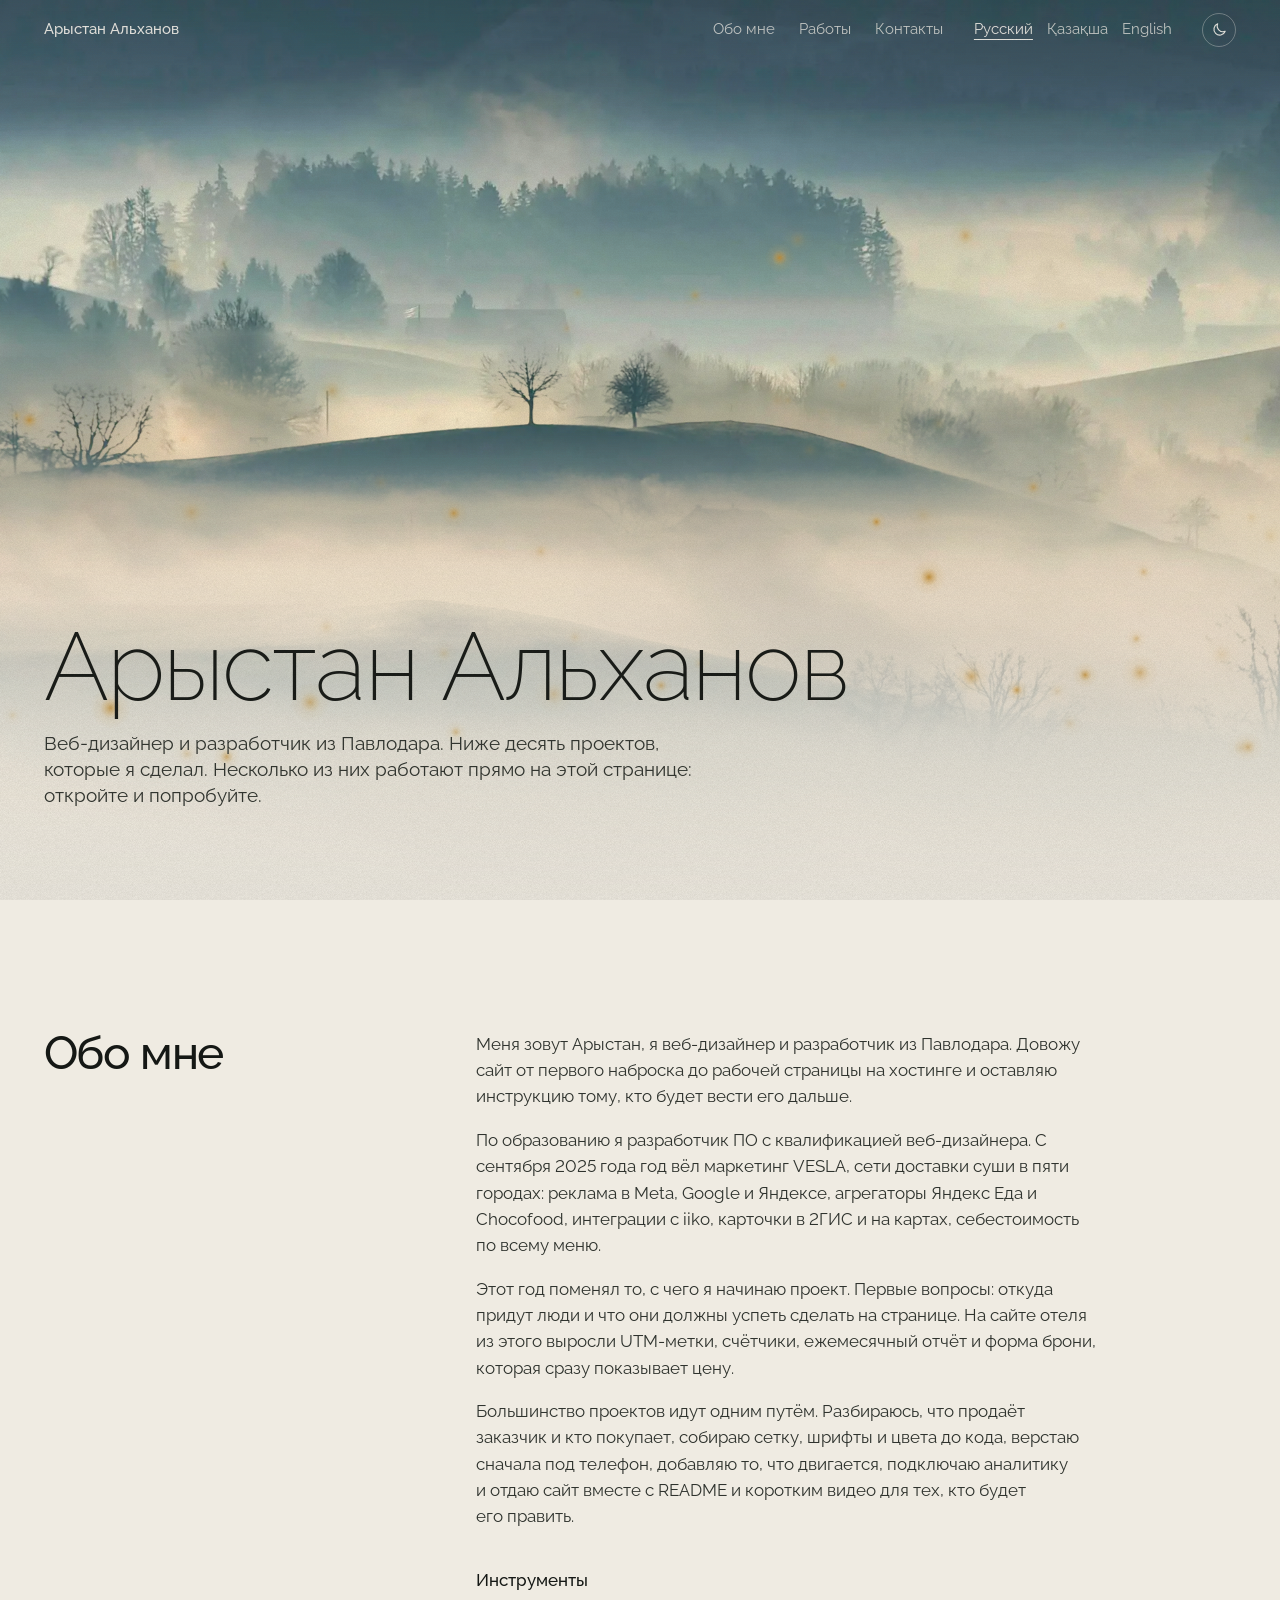
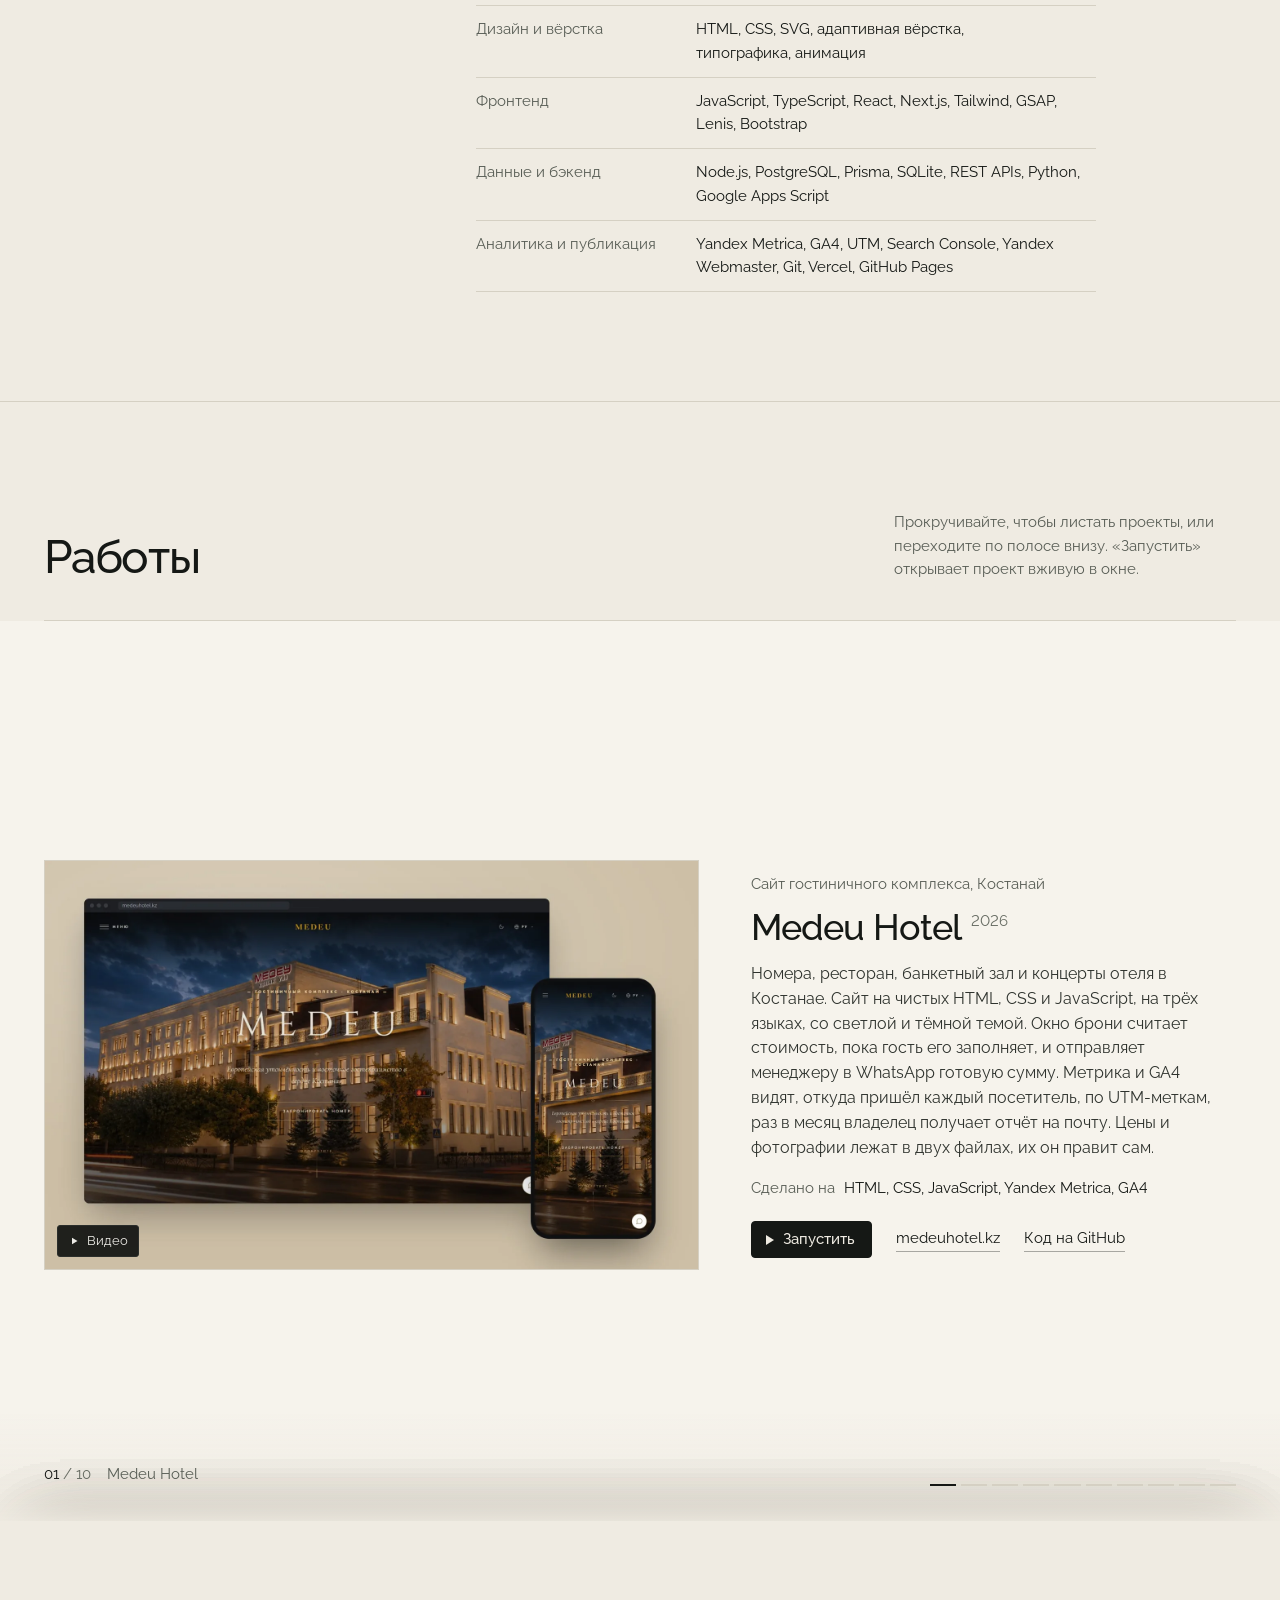
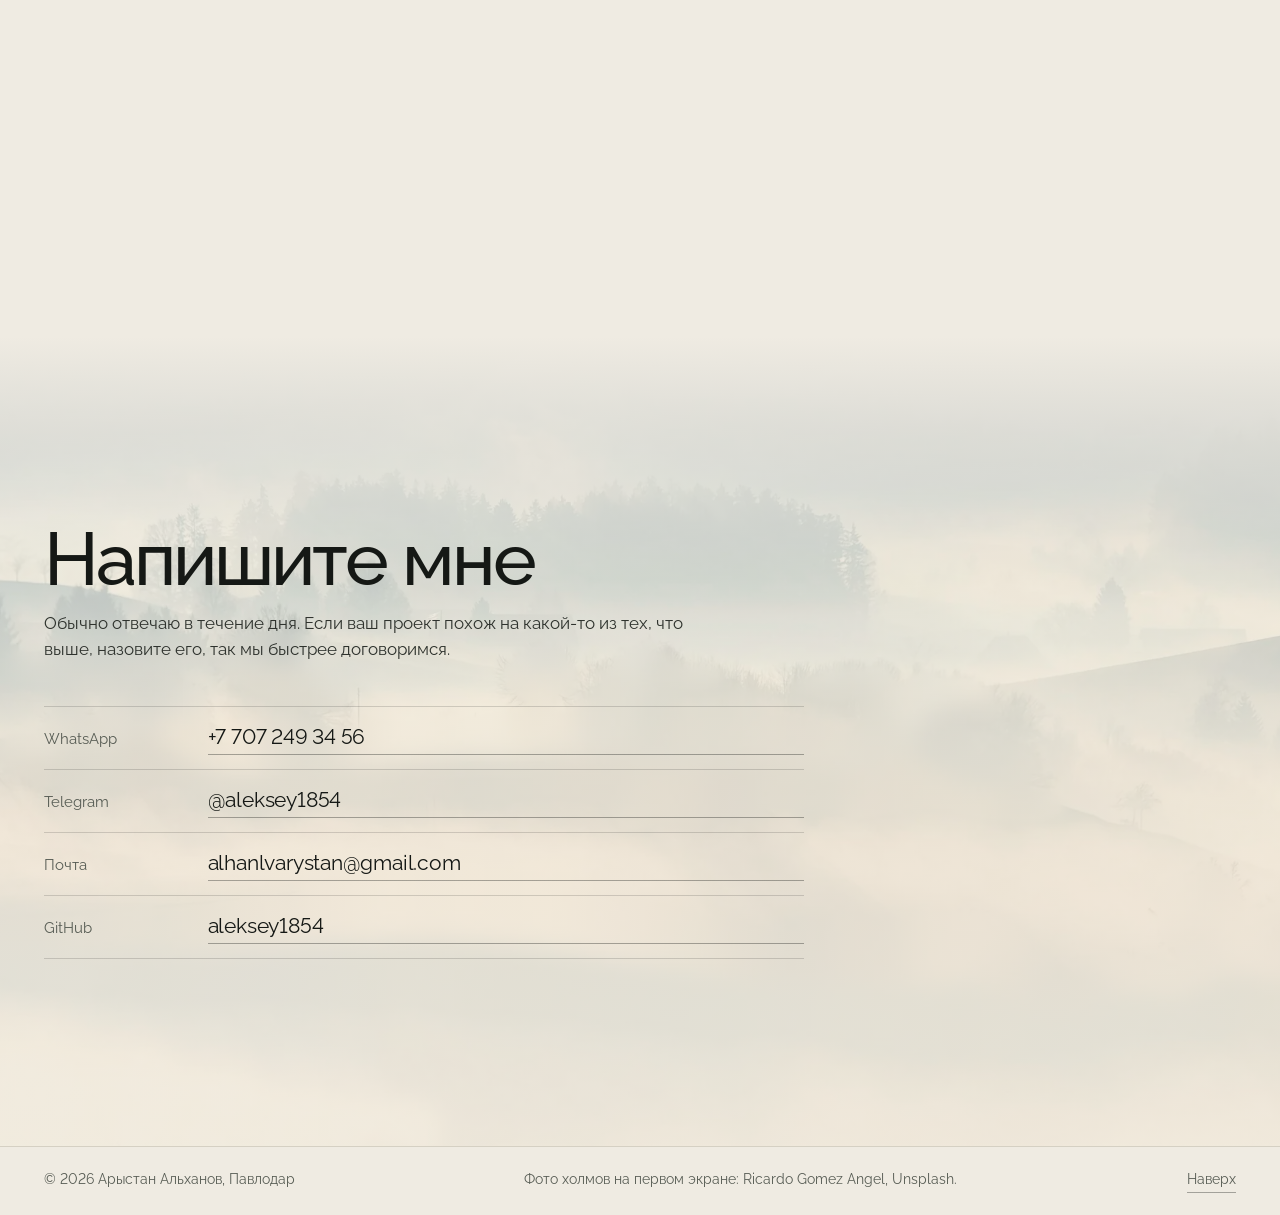
==== commit 1ed77d72: "Саяхат: ролик с поиском по-казахски В поиск вводится «ет» (мясо), сайт показывает мясные павильоны и" ====
--- a/index.html
+++ b/index.html
@@ -132,7 +132,7 @@
 
 				<article class="work work--flip" data-nav="Sayahat">
 					<div class="work__inner">
-						<div class="work__shot" data-shots="assets/shots/sayahat-2.webp" data-live="https://sayahatkostanay.kz">
+						<div class="work__shot" data-shots="assets/video/sayahat.mp4|assets/shots/sayahat-2.webp" data-live="https://sayahatkostanay.kz">
 							<img src="assets/shots/sayahat.webp" data-t-alt="w2.alt" alt="Каталог рынка «Саяхат» на компьютере и телефоне" width="1600" height="1000" loading="lazy">
 						</div>
 						<div class="work__body">
--- a/css/main.css
+++ b/css/main.css
@@ -48,7 +48,8 @@
 	--night-muted: #a9a89f;
 	--night-line: #2b2e2b;
 
-	--bg: #efebe2;
+	--paper: 239 235 226;
+	--bg: rgb(var(--paper));
 	--surface: #f6f3ec;
 	--surface-2: #fbf9f4;
 	--ink: #151815;
@@ -58,12 +59,12 @@
 	--line: #d5d0c3;
 	--live: #b5650d;
 	--underline: rgba(21, 24, 21, .35);
-	--bar-bg: rgba(239, 235, 226, .94);
+	--bar-bg: rgb(var(--paper) / .94);
 	--shot-bg: #e2ded3;
 	--shade: #23261f;
 	--card-shadow: rgba(60, 52, 36, .28);
-	--fade: rgba(239, 235, 226, .94);
-	--backdrop: rgba(239, 235, 226, .97);
+	--fade: rgb(var(--paper) / .94);
+	--backdrop: rgb(var(--paper) / .97);
 	--control-bg: rgba(250, 248, 243, .9);
 	--rule: rgba(21, 24, 21, .16);
 
@@ -450,7 +451,7 @@
 	position: absolute;
 	inset: 0;
 	z-index: 3;
-	background: linear-gradient(to bottom, rgba(18, 30, 36, .3) 0%, transparent 16%, transparent 46%, rgba(239, 235, 226, .55) 64%, rgba(239, 235, 226, .86) 82%, var(--bg) 100%);
+	background: linear-gradient(to bottom, rgba(18, 30, 36, .3) 0%, transparent 16%, transparent 46%, rgb(var(--paper) / .55) 64%, rgb(var(--paper) / .86) 82%, var(--bg) 100%);
 }
 
 :root[data-theme="dark"] .layers__veil {
@@ -1071,7 +1072,7 @@
 	content: "";
 	position: absolute;
 	inset: 0;
-	background: linear-gradient(to bottom, var(--bg) 0%, rgba(239, 235, 226, .72) 30%, rgba(239, 235, 226, .86) 100%);
+	background: linear-gradient(to bottom, var(--bg) 0%, rgb(var(--paper) / .72) 30%, rgb(var(--paper) / .86) 100%);
 }
 
 :root[data-theme="dark"] .contact::before {
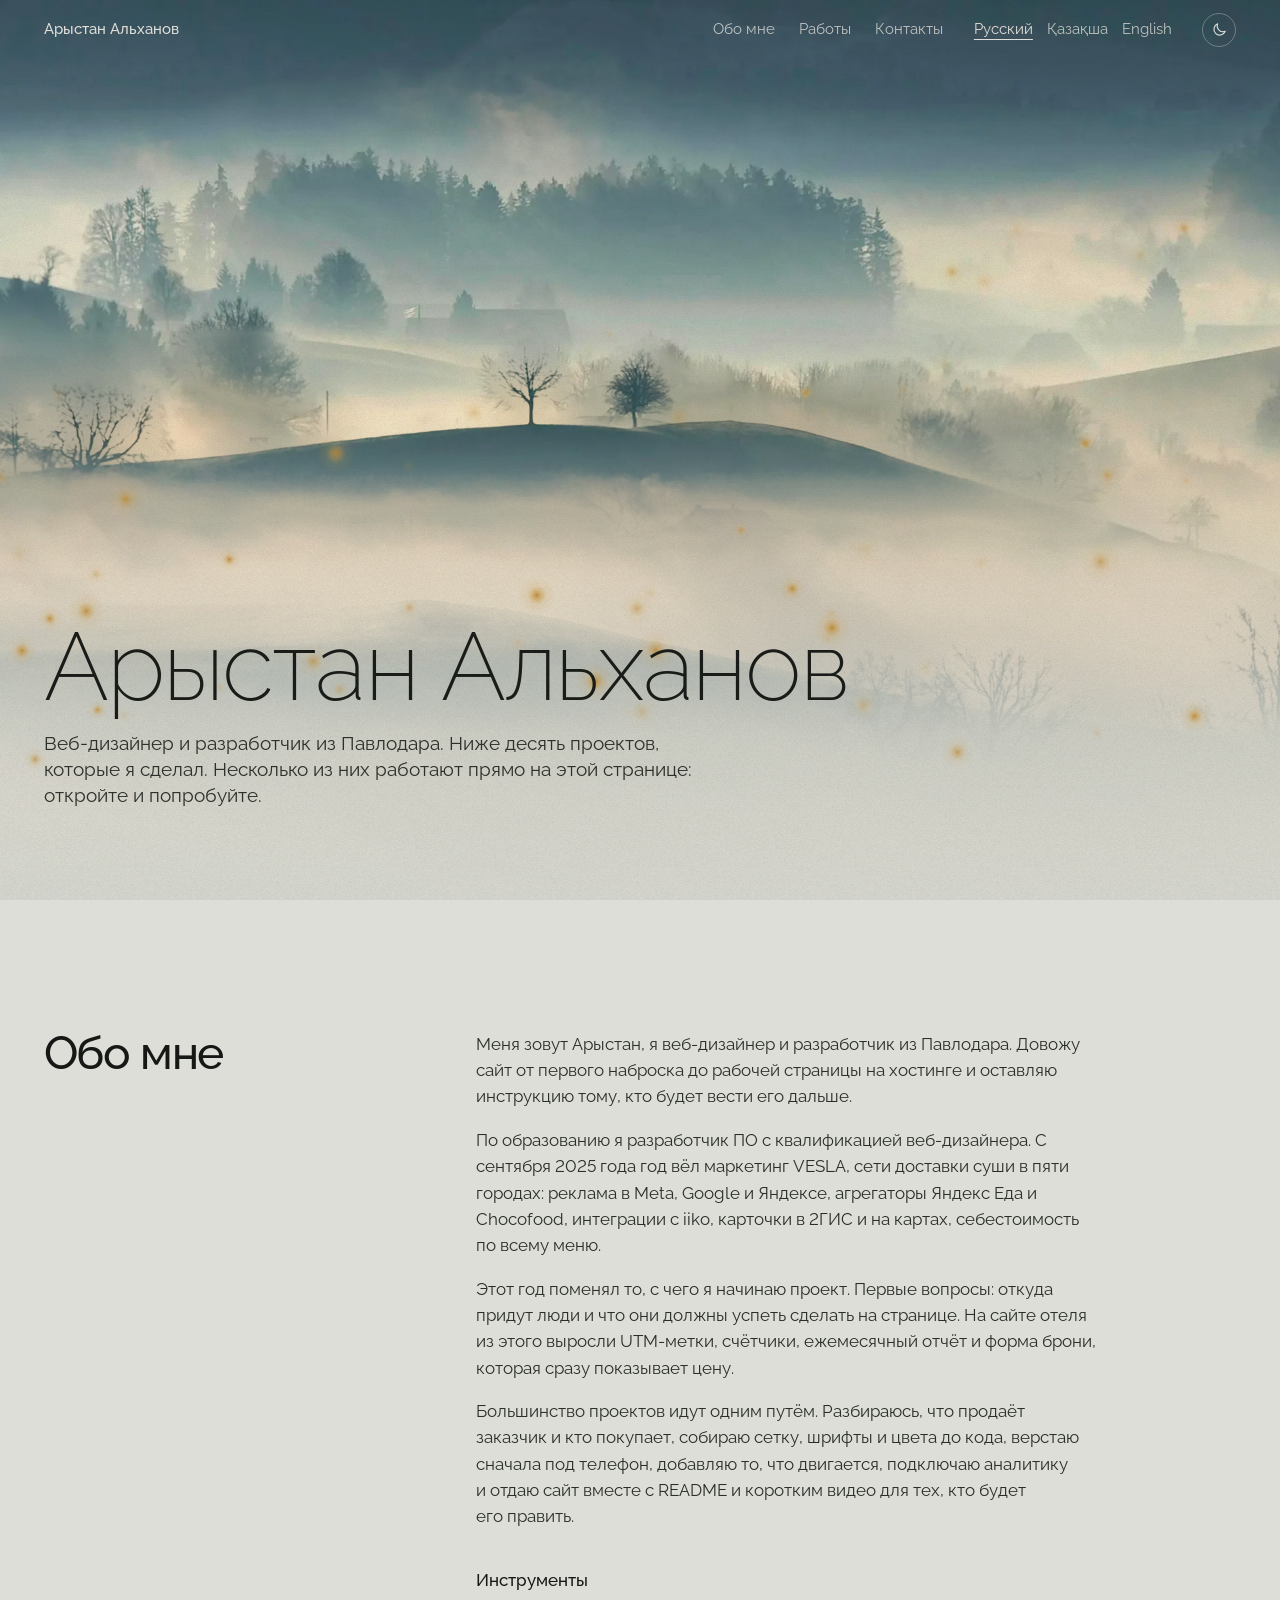
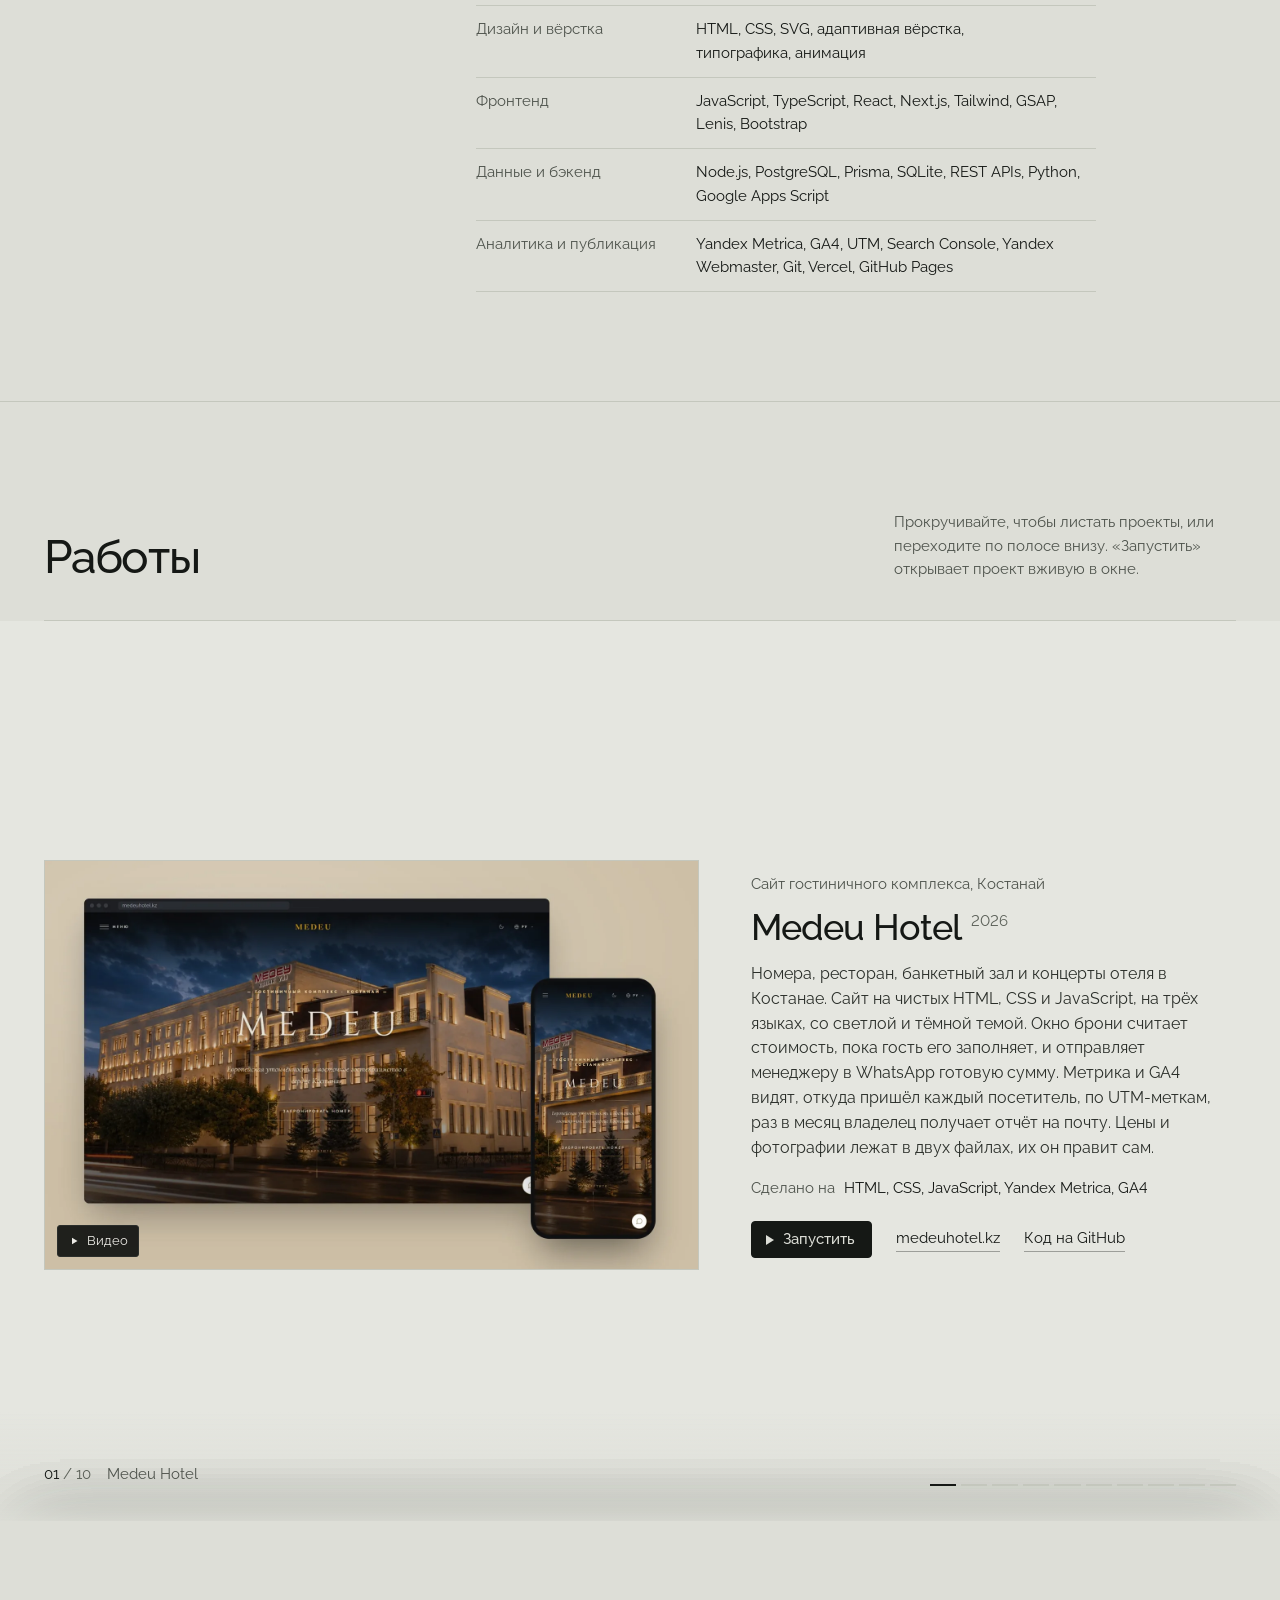
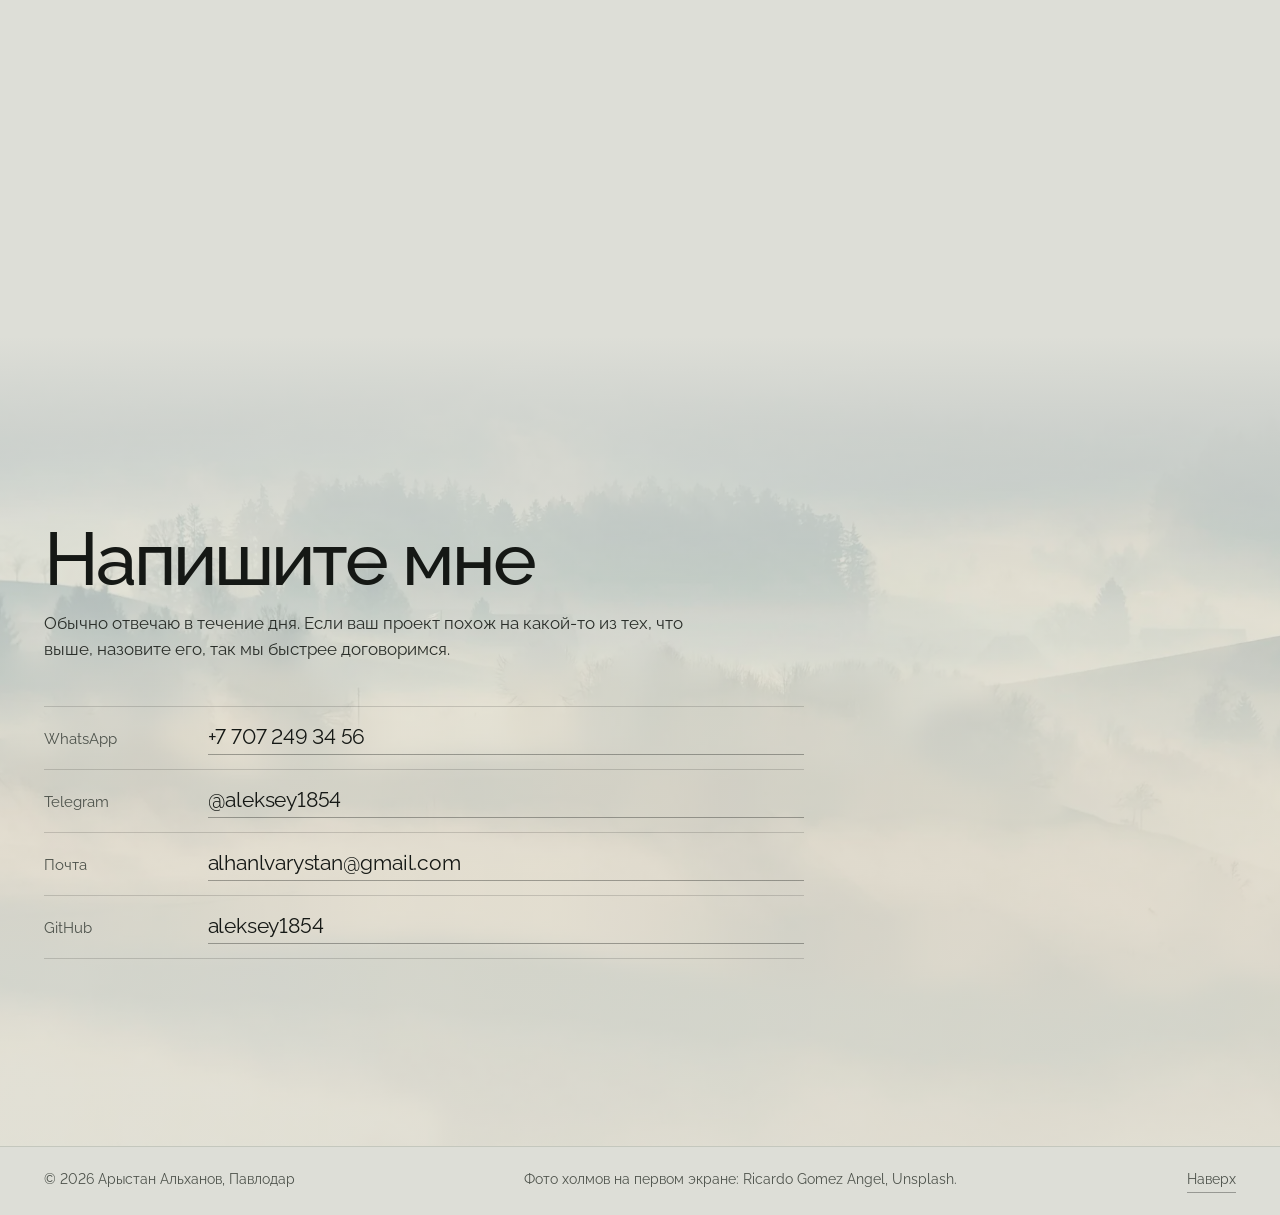
==== commit 3f46bf59: "Светлая тема в тоне «Камень» вместо слишком белой Холодноватый серо-зелёный фон в одной гамме с тума" ====
--- a/index.html
+++ b/index.html
@@ -9,7 +9,7 @@
 	<title>Арыстан Альханов, веб-дизайнер и разработчик</title>
 	<meta name="description" content="Арыстан Альханов, веб-дизайнер и разработчик из Павлодара. Сайты для отеля, городского рынка и базы отдыха, внутренние системы и два эксперимента с прокруткой. Часть проектов запускается прямо на странице.">
 	<meta name="author" content="Арыстан Альханов">
-	<meta name="theme-color" content="#efebe2">
+	<meta name="theme-color" content="#dedfd7">
 	<script>(function(){var r=document.documentElement;r.classList.add('js');if(window.matchMedia&&!matchMedia('(prefers-reduced-motion: reduce)').matches){r.classList.add('intro');setTimeout(function(){r.classList.remove('intro')},2500)}})();</script>
 	<script>(function(){var d=false;try{d=localStorage.getItem('alhanov.theme')==='dark'}catch(e){}if(d){document.documentElement.setAttribute('data-theme','dark');document.querySelector('meta[name="theme-color"]').setAttribute('content','#0d0f0e')}var l=document.createElement('link');l.rel='preload';l.as='image';l.href=d?'assets/img/layer-base.webp':matchMedia('(max-width: 860px)').matches?'assets/img/day-base-m.webp':'assets/img/day-base.webp';l.setAttribute('fetchpriority','high');document.head.appendChild(l)})();</script>
 
--- a/css/main.css
+++ b/css/main.css
@@ -48,24 +48,24 @@
 	--night-muted: #a9a89f;
 	--night-line: #2b2e2b;
 
-	--paper: 239 235 226;
+	--paper: 221 222 215;
 	--bg: rgb(var(--paper));
-	--surface: #f6f3ec;
-	--surface-2: #fbf9f4;
+	--surface: #e5e6e0;
+	--surface-2: #eaebe5;
 	--ink: #151815;
-	--text: #2f332e;
-	--muted: #585d55;
-	--faint: #676c63;
-	--line: #d5d0c3;
+	--text: #2b2f2a;
+	--muted: #4e534c;
+	--faint: #5b6058;
+	--line: #c4c7bd;
 	--live: #b5650d;
 	--underline: rgba(21, 24, 21, .35);
 	--bar-bg: rgb(var(--paper) / .94);
-	--shot-bg: #e2ded3;
+	--shot-bg: #d2d4cb;
 	--shade: #23261f;
-	--card-shadow: rgba(60, 52, 36, .28);
+	--card-shadow: rgba(36, 44, 38, .26);
 	--fade: rgb(var(--paper) / .94);
 	--backdrop: rgb(var(--paper) / .97);
-	--control-bg: rgba(250, 248, 243, .9);
+	--control-bg: rgba(238, 239, 234, .92);
 	--rule: rgba(21, 24, 21, .16);
 
 	--k-base: 1.5;
